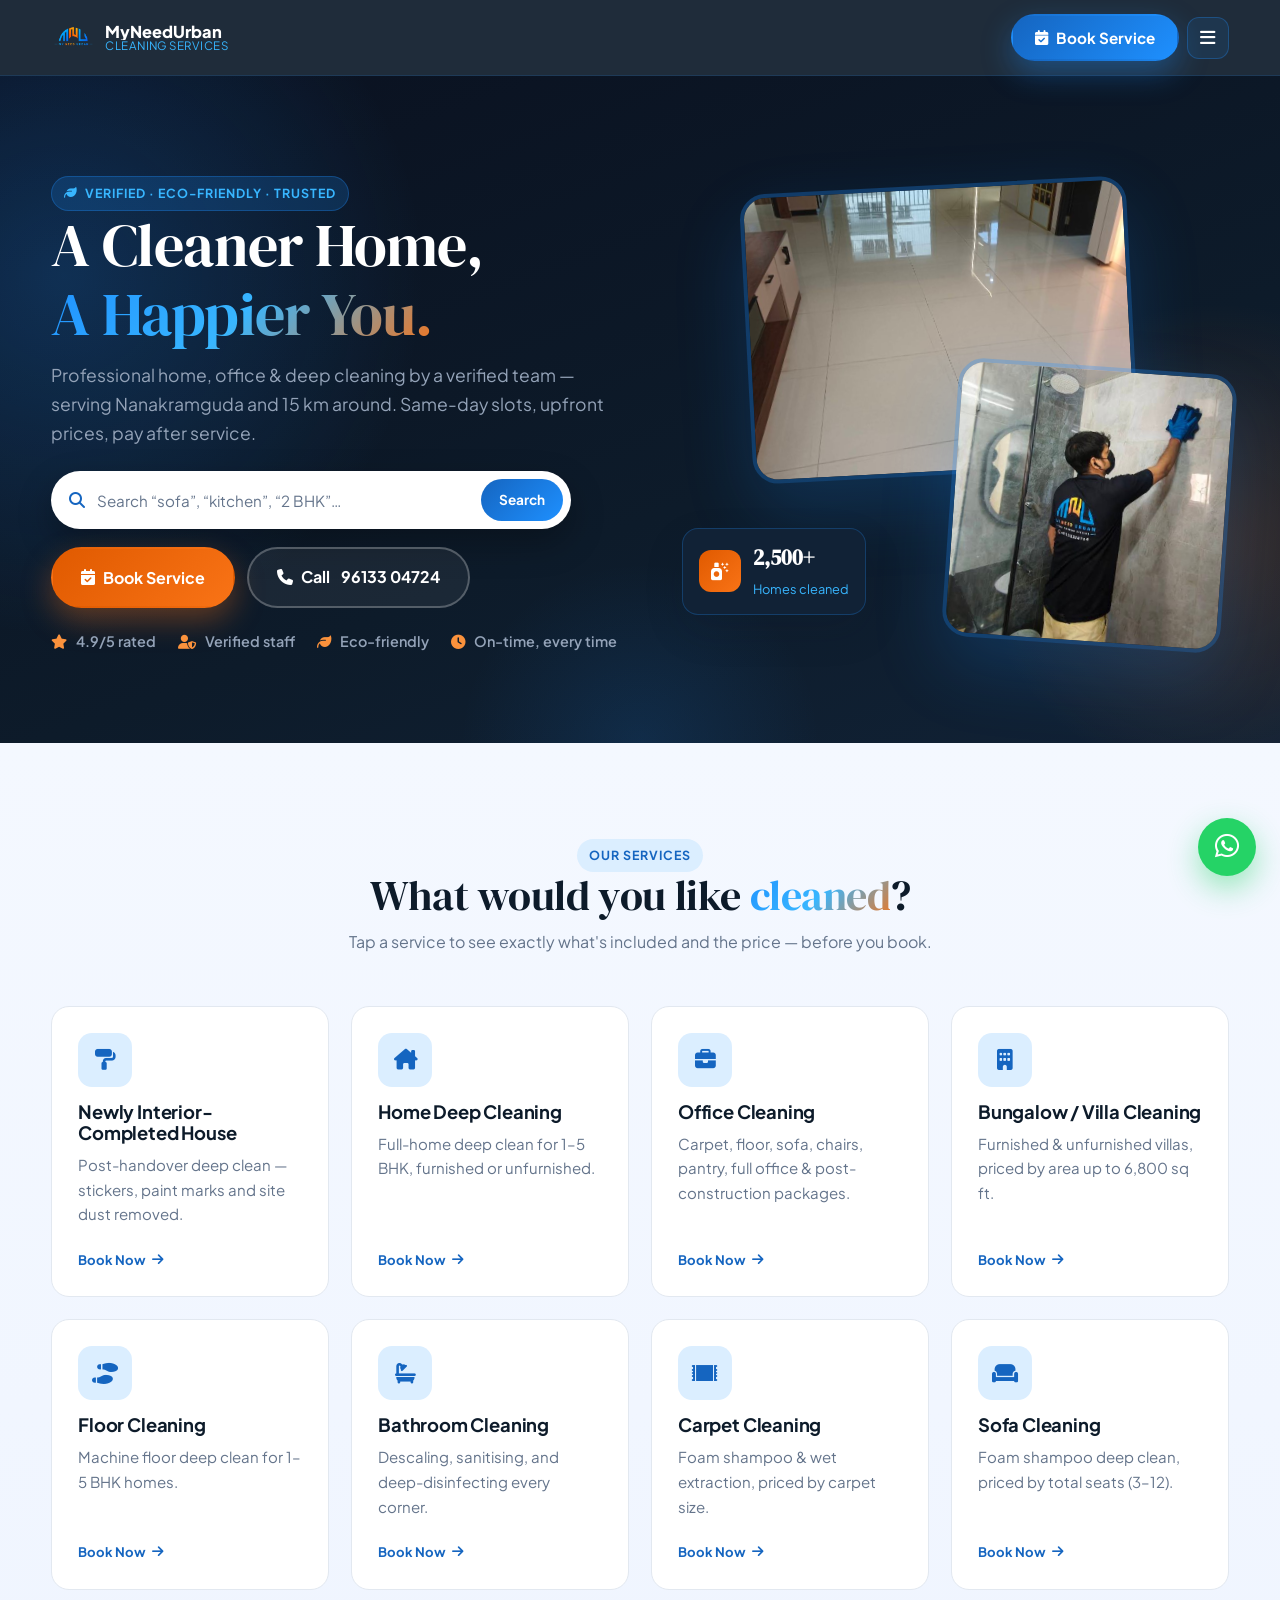
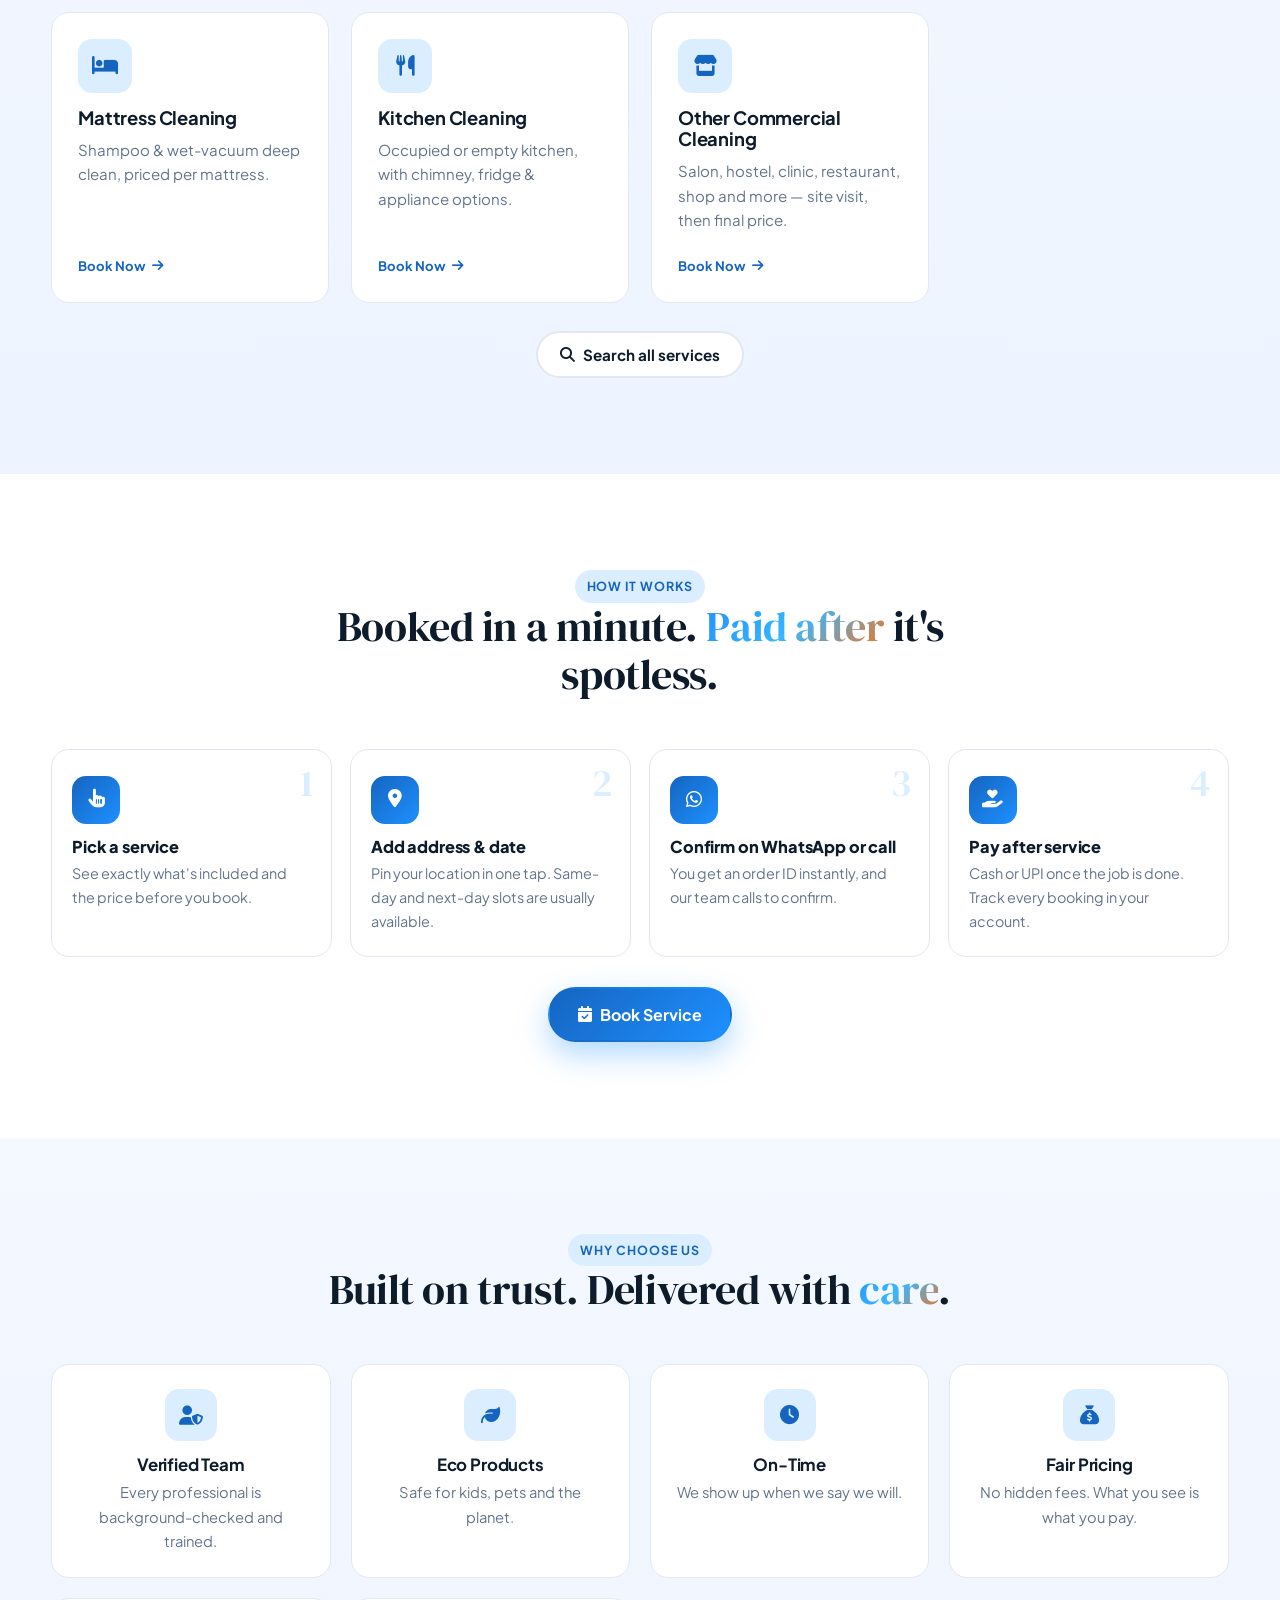
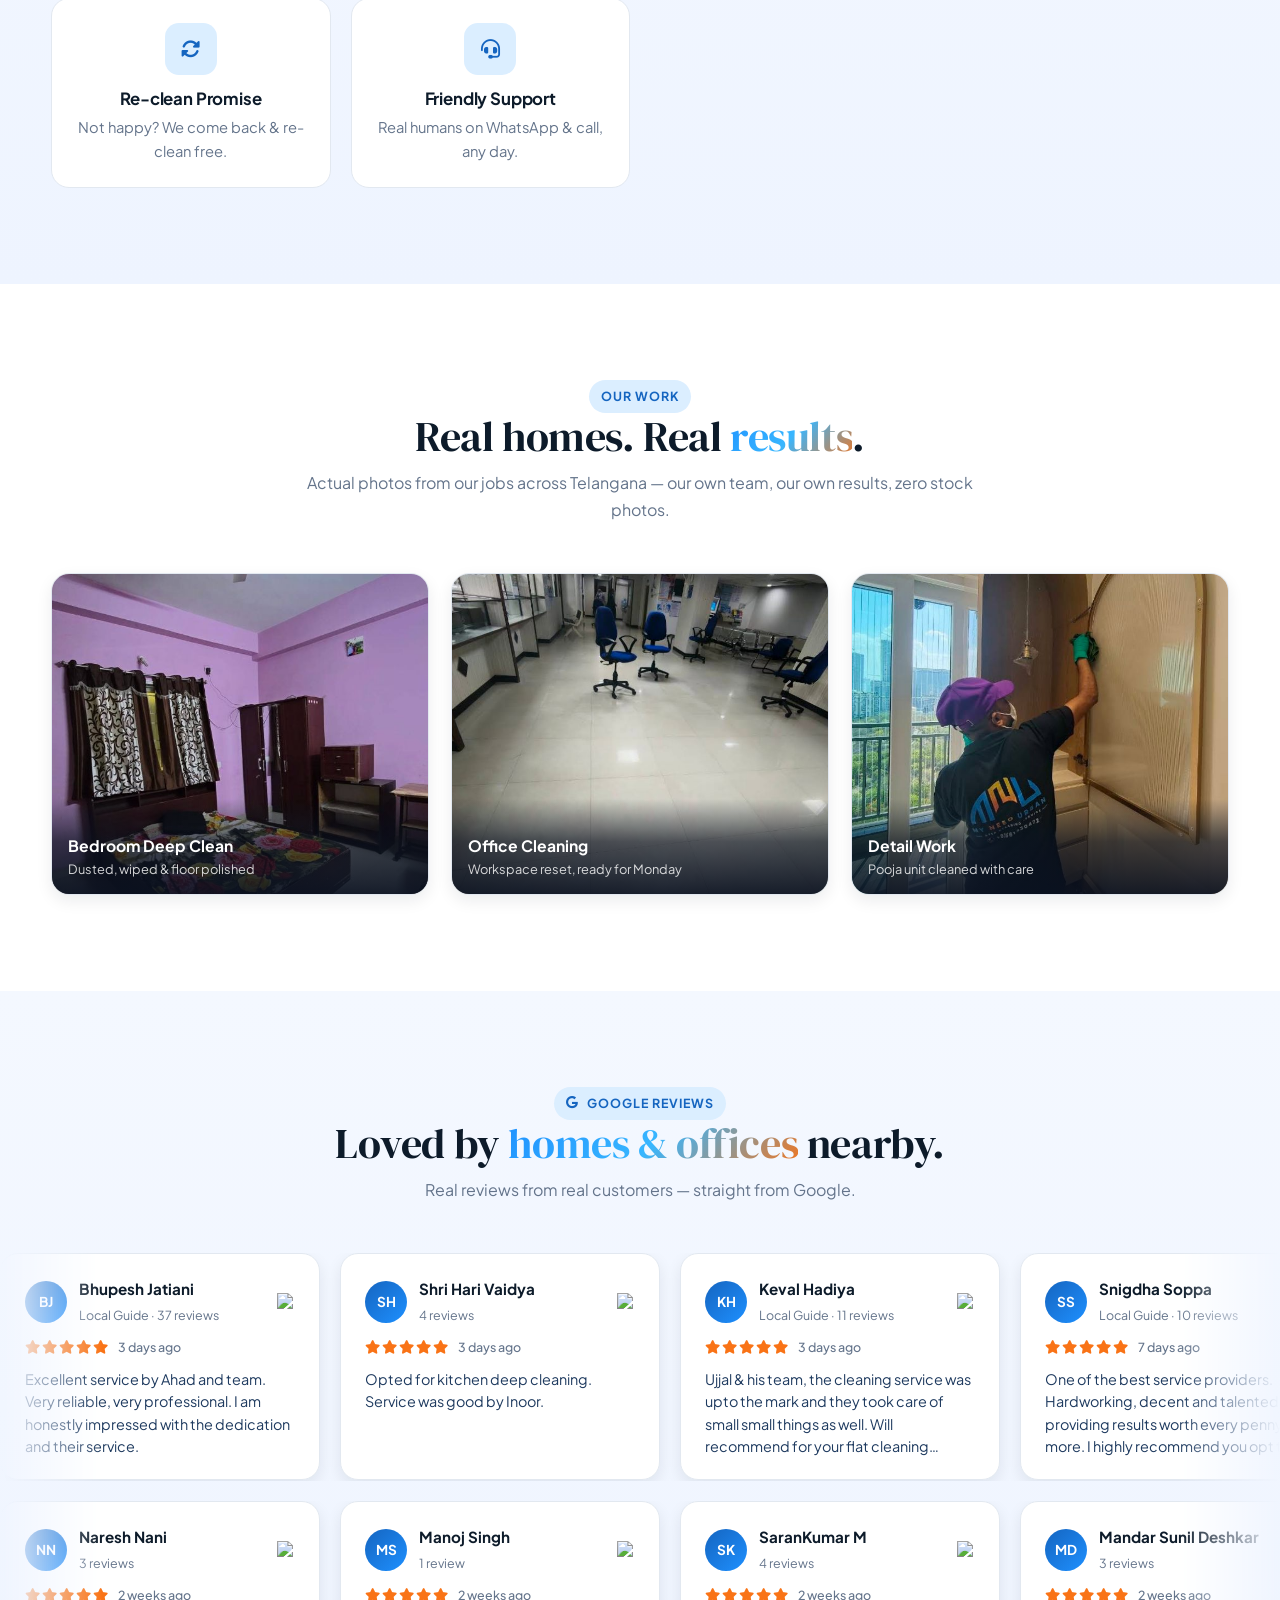
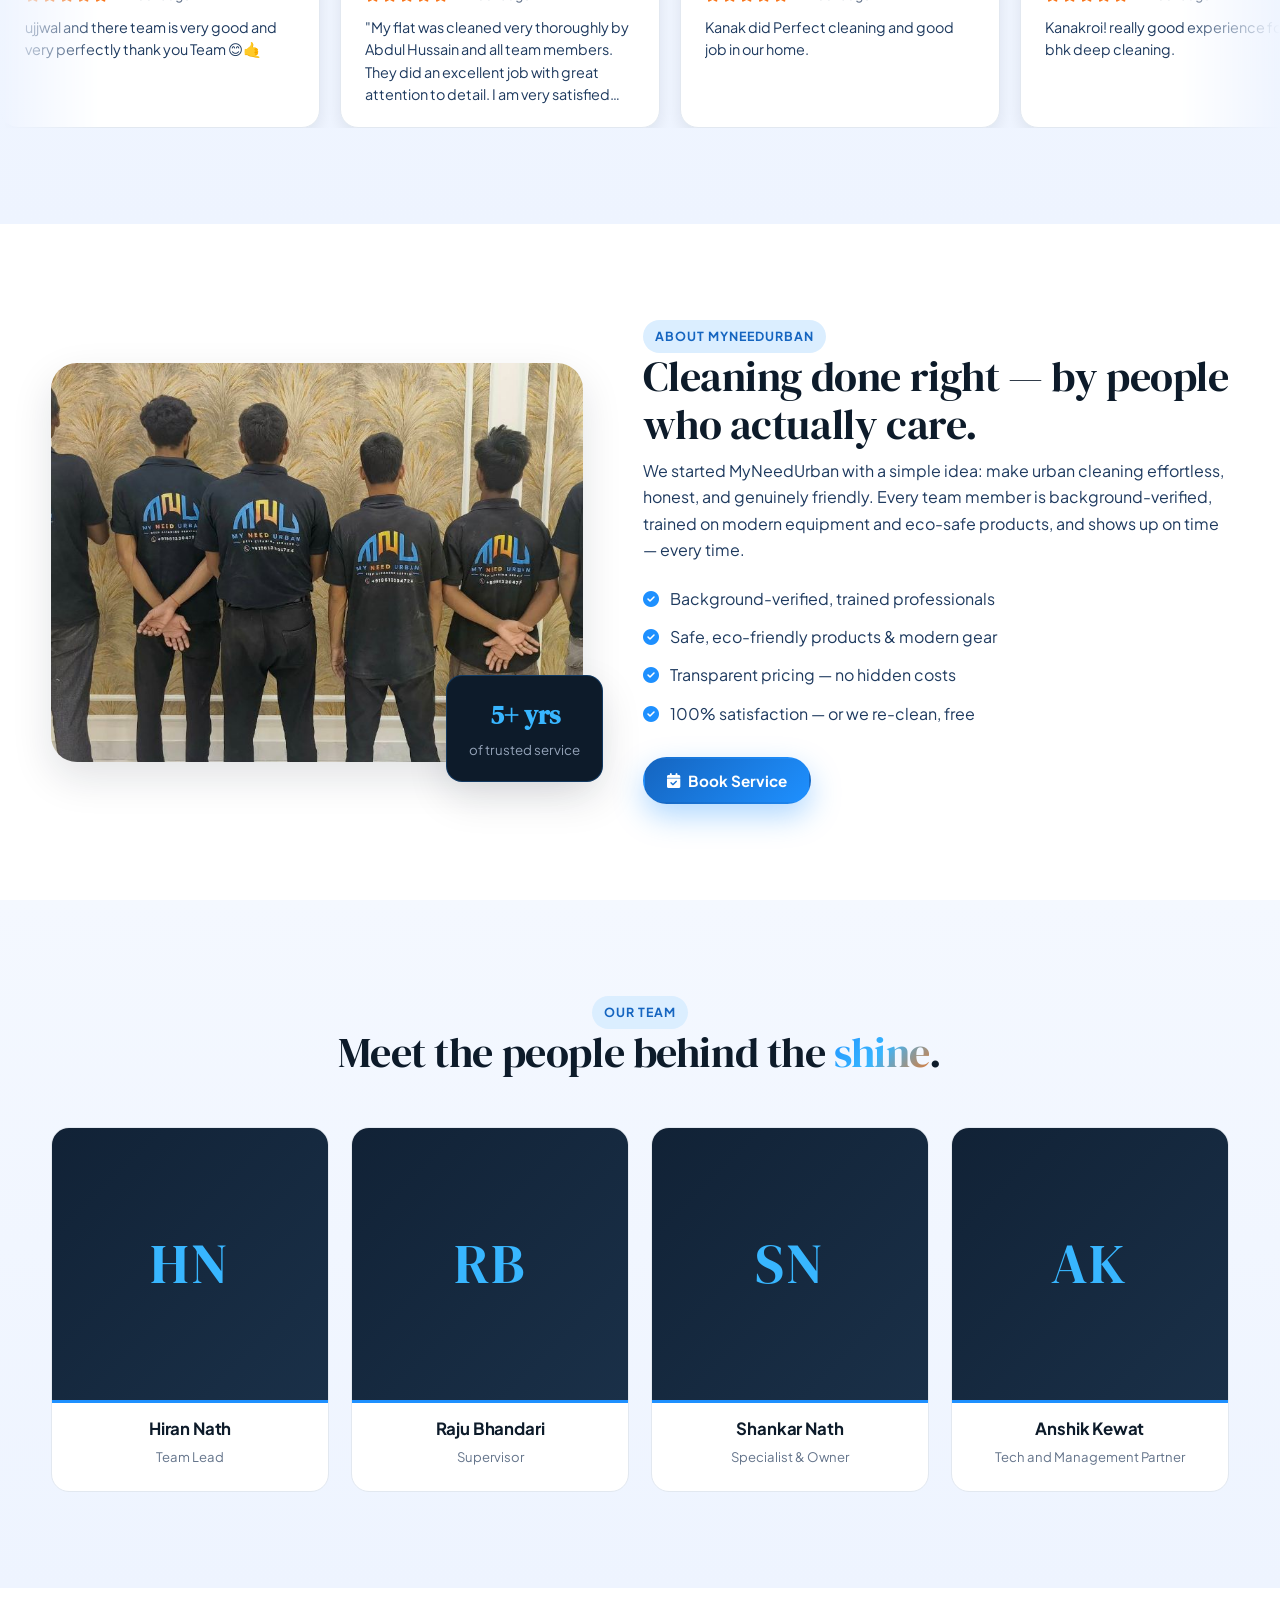
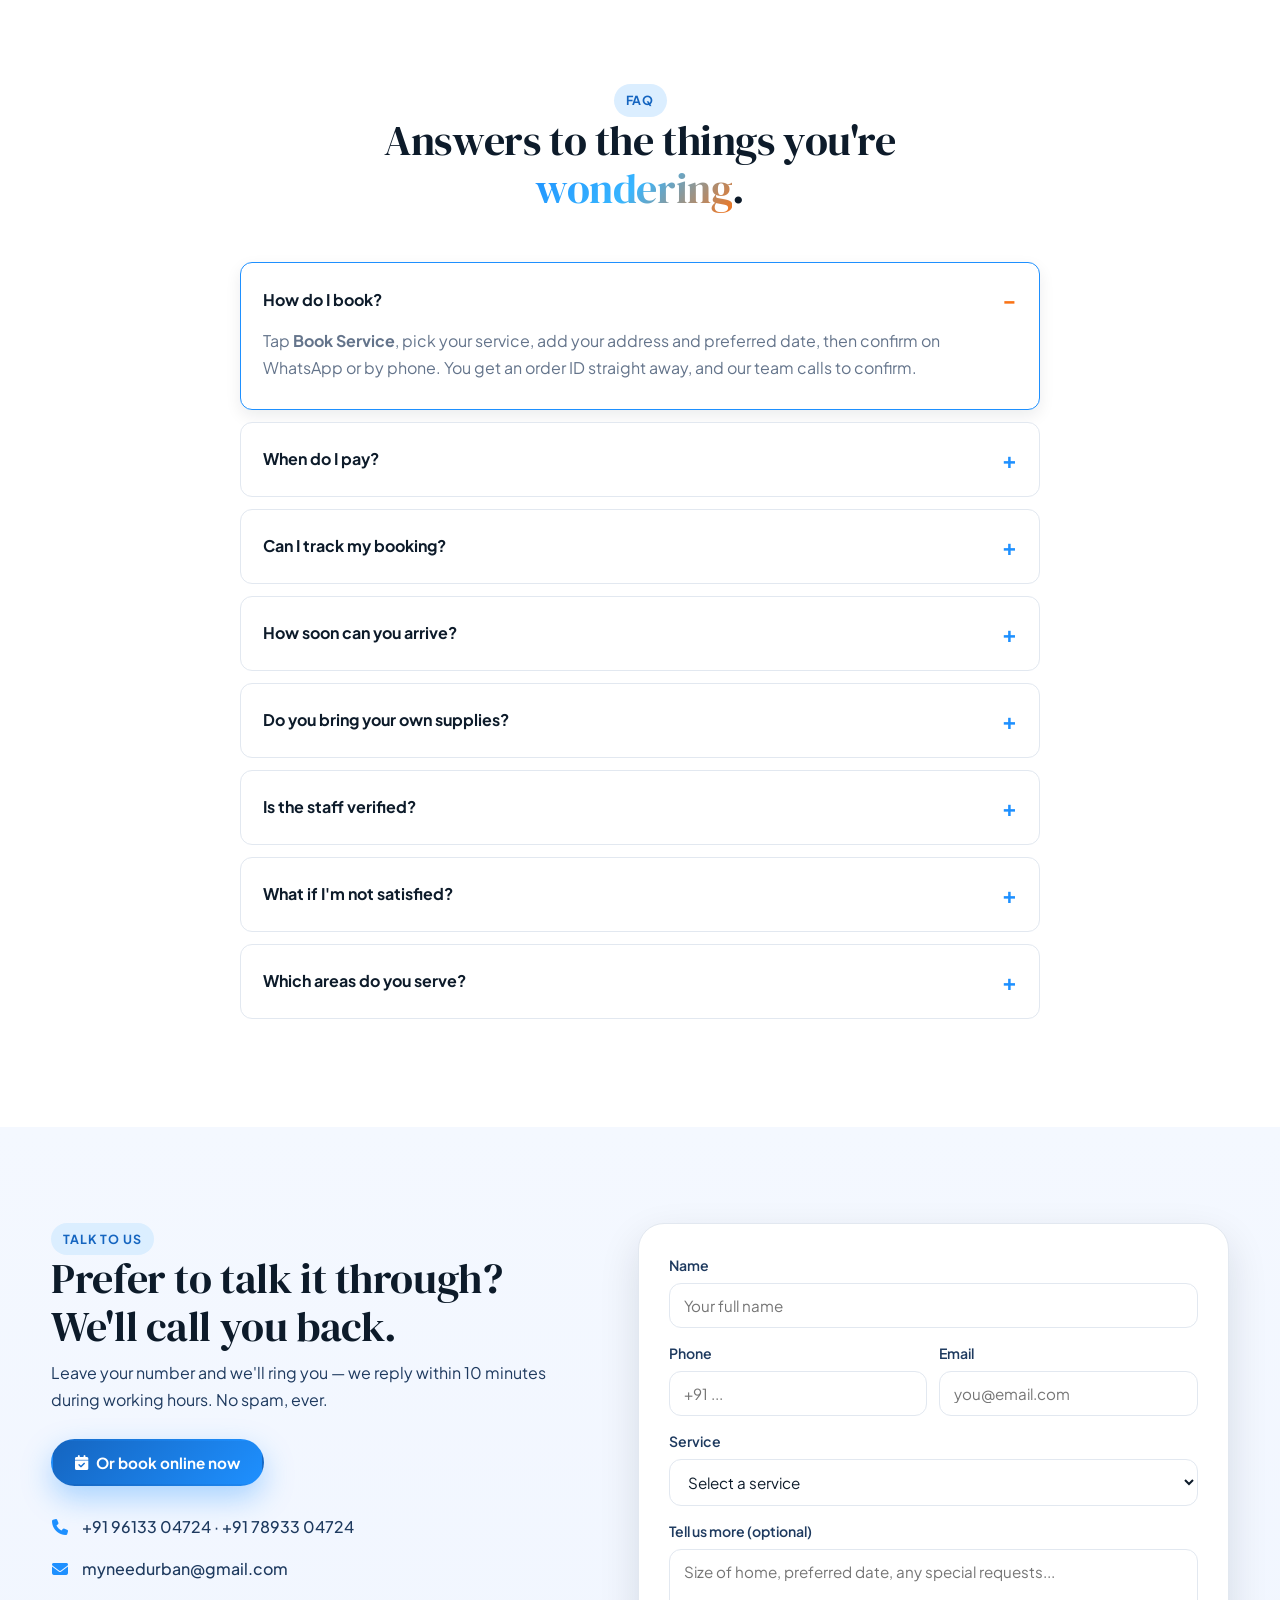
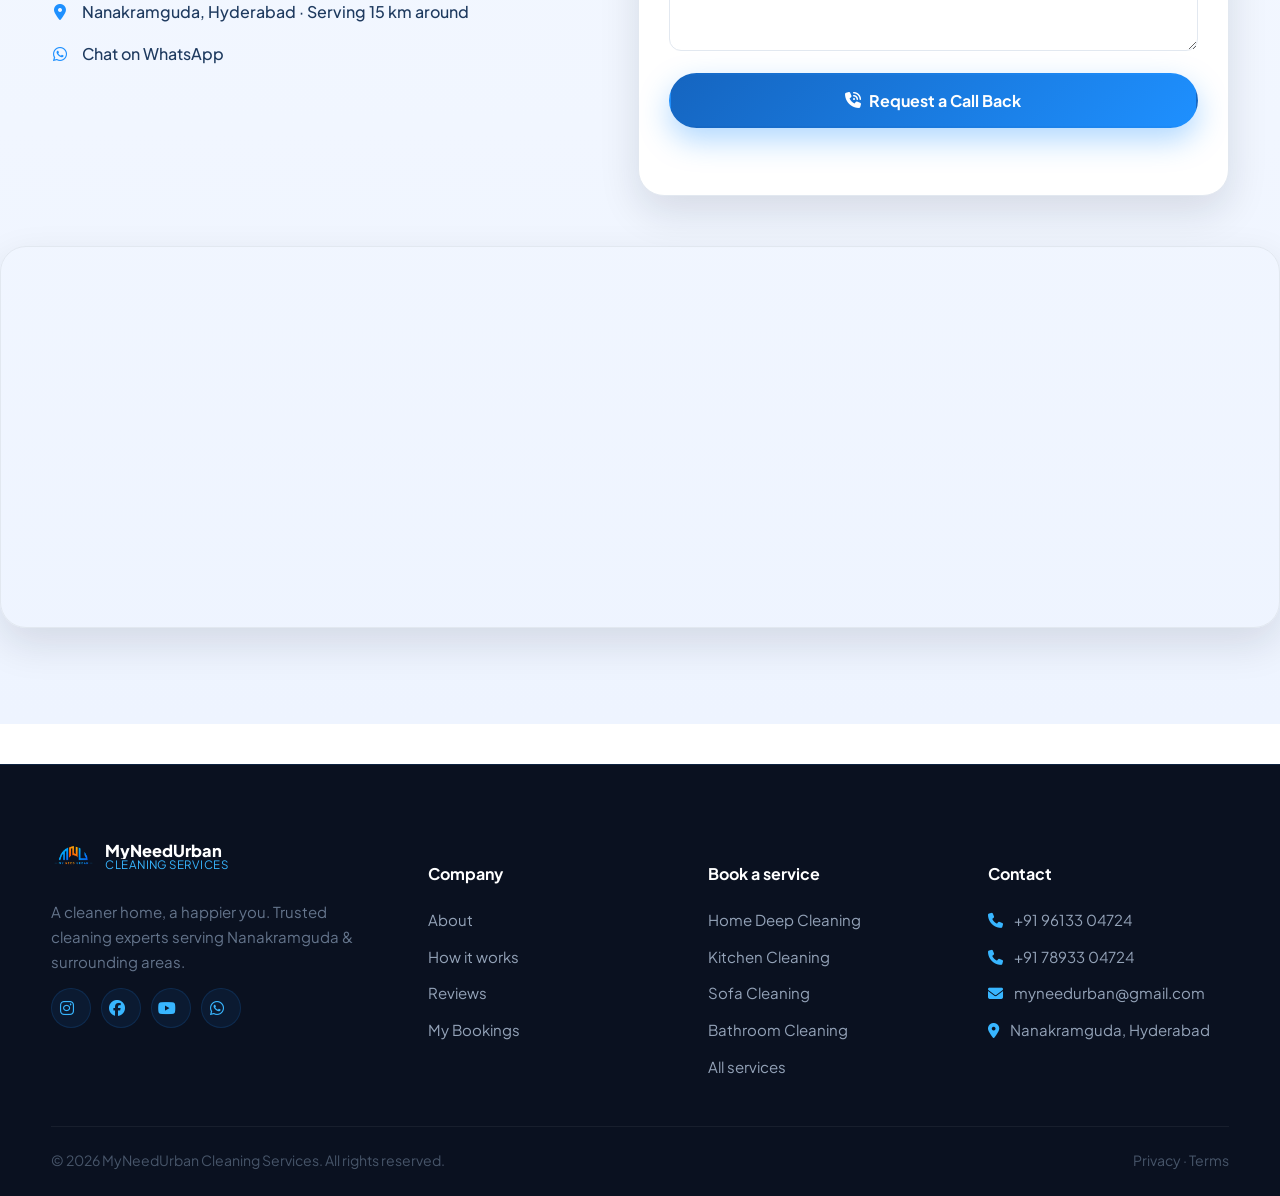
==== index.html @ f247f302 "feat: app-style mobile site, one-tap Book Service, rebuilt My Bookings + Live Orders Customers said " ====
<!DOCTYPE html>
<html lang="en">
<head>
  <meta charset="UTF-8" />
  <!-- viewport-fit=cover lets the bottom tab bar sit under the iPhone home
       indicator; env(safe-area-inset-*) in css/app.css keeps content clear of it. -->
  <meta name="viewport" content="width=device-width, initial-scale=1.0, viewport-fit=cover" />
  <meta name="description" content="MyNeedUrban Cleaning Services — professional home, office, deep, carpet, sofa & kitchen cleaning in Nanakramguda, Hyderabad. See prices upfront, book online in a minute and pay after service." />
  <meta name="keywords" content="cleaning services Hyderabad, home cleaning Nanakramguda, deep cleaning, sofa cleaning, kitchen cleaning, carpet cleaning" />
  <meta property="og:title" content="MyNeedUrban Cleaning Services — A Cleaner Home, A Happier You" />
  <meta property="og:description" content="Trusted, verified cleaning experts serving Nanakramguda and 15 km around. Upfront prices — book online, pay after service." />
  <meta property="og:type" content="website" />

  <title>MyNeedUrban Cleaning Services — A Cleaner Home, A Happier You</title>
  <link rel="icon" type="image/png" href="assets/favicon/MyNeedUrban_favicon_v3.png" />

  <!-- PWA: installable to home screen -->
  <link rel="manifest" href="manifest.webmanifest" />
  <meta name="theme-color" content="#0d1b2a" />
  <meta name="mobile-web-app-capable" content="yes" />
  <meta name="apple-mobile-web-app-capable" content="yes" />
  <meta name="apple-mobile-web-app-status-bar-style" content="black-translucent" />
  <meta name="apple-mobile-web-app-title" content="MyNeedUrban" />
  <link rel="apple-touch-icon" href="assets/pwa/apple-touch-icon.png" />

  <link rel="preconnect" href="https://fonts.googleapis.com" />
  <link rel="preconnect" href="https://fonts.gstatic.com" crossorigin />
  <link href="https://fonts.googleapis.com/css2?family=Plus+Jakarta+Sans:wght@400;500;600;700;800&family=DM+Serif+Display&display=swap" rel="stylesheet" />
  <link rel="stylesheet" href="https://cdnjs.cloudflare.com/ajax/libs/font-awesome/6.5.1/css/all.min.css" />
  <!-- NOTE: ?v= is a cache-buster. GitHub Pages serves assets with
       Cache-Control: max-age=600, so bump it on every deploy that changes
       CSS/JS — here, in pages/*.html, in every `import ... from './x.js?v='`
       inside js/, and VERSION in sw.js. All must be the SAME value: a module
       imported under two URLs runs twice. The QA check enforces this. -->
  <link rel="stylesheet" href="css/style.css?v=20260924b" />
  <link rel="stylesheet" href="css/animations.css?v=20260924b" />
  <!-- App layer: bottom tab bar, menu sheet, discovery grid, mobile booking
       sheet. Loaded last so it can refine style.css without editing it. -->
  <link rel="stylesheet" href="css/app.css?v=20260924b" />

  <script type="application/ld+json">
  {
    "@context": "https://schema.org",
    "@type": "LocalBusiness",
    "name": "MyNeedUrban Cleaning Services",
    "image": "",
    "telephone": "+91-9613304724",
    "email": "myneedurban@gmail.com",
    "address": { "@type": "PostalAddress", "addressLocality": "Nanakramguda", "addressRegion": "Telangana", "addressCountry": "IN" },
    "geo": { "@type": "GeoCoordinates", "latitude": 17.420214, "longitude": 78.348291 },
    "areaServed": "Hyderabad (within 15 km of Nanakramguda)",
    "priceRange": "₹"
  }
  </script>
</head>
<body data-page="home">

  <!-- HEADER -->
  <header class="site-header" id="siteHeader">
    <div class="container header-inner">
      <a href="#home" class="brand" aria-label="MyNeedUrban — back to top">
        <img src="assets/logo/MyNeedUrban_logo_v3.png" alt="" class="brand-logo" width="44" height="44" />
        <span class="brand-text">
          <strong>MyNeedUrban</strong>
          <small>Cleaning Services</small>
        </span>
      </a>

      <!-- Collapses into the hamburger drawer below 1280px (tablets). On phones
           (<= 768px) the bottom tab bar + Menu sheet in js/app-shell.js take
           over, so this drawer and its toggle are hidden there.
           Nav order follows the page order, which main.js's scrollspy needs. -->
      <div class="header-collapse" id="headerCollapse">
        <nav class="nav" id="nav" aria-label="Main">
          <a href="#services">Services</a>
          <a href="#how">How it works</a>
          <a href="#reviews">Reviews</a>
          <a href="#about">About</a>
          <a href="#faq">FAQ</a>
          <a href="#contact">Contact</a>
        </nav>

        <!-- .hdr-compact buttons drop their text label on the full desktop bar
             (icon + tooltip only) — with all four buttons showing there is not
             room for 7 nav links plus four full-width labels in 1180px. They
             keep their labels inside the drawer, where there is space. -->
        <div class="header-cta">
          <a href="tel:+919613304724" class="btn btn-ghost hdr-compact"
             aria-label="Call 9613304724" title="Call 9613304724">
            <i class="fa-solid fa-phone"></i> <span class="hdr-label">Call Now</span>
          </a>
          <button class="btn btn-ghost" id="headerLoginBtn"><i class="fa-solid fa-user"></i> Login</button>
          <button class="btn btn-outline" id="headerAccountBtn" style="display:none;">
            <i class="fa-solid fa-circle-user"></i> <span class="acct-label">Account</span>
          </button>
          <button class="btn btn-ghost hdr-compact" id="installAppBtn" hidden
                  aria-label="Install the MyNeedUrban app" title="Install the MyNeedUrban app">
            <i class="fa-solid fa-mobile-screen"></i> <span class="pwa-label hdr-label">Install App</span>
          </button>
        </div>
      </div>

      <div class="header-actions">
        <!-- Phone-only quick actions. The bottom tab bar carries "Book", so the
             top bar only needs help + account, like a native app. -->
        <a class="hdr-icon hdr-wa" href="https://wa.me/919613304724?text=Hi%20MyNeedUrban%2C%20I%27d%20like%20to%20book%20a%20cleaning%20service"
           target="_blank" rel="noopener" aria-label="Chat with us on WhatsApp">
          <i class="fa-brands fa-whatsapp"></i>
        </a>
        <button class="hdr-icon hdr-acct" id="hdrAcct" type="button" aria-label="Log in">
          <i class="fa-solid fa-user"></i>
        </button>

        <!-- data-book="" opens the booking sheet at the full category list -->
        <button type="button" class="btn btn-primary header-book" data-book="">
          <i class="fa-solid fa-calendar-check"></i> <span>Book Service</span>
        </button>
        <button class="nav-toggle" id="navToggle" aria-label="Menu"
                aria-expanded="false" aria-controls="headerCollapse">
          <i class="fa-solid fa-bars"></i>
        </button>
      </div>
    </div>
  </header>

  <!-- HERO -->
  <section id="home" class="hero">
    <div class="hero-bg"></div>

    <div class="container hero-grid">
      <div class="hero-copy reveal">
        <span class="eyebrow"><i class="fa-solid fa-leaf"></i> Verified · Eco-friendly · Trusted</span>
        <h1>A Cleaner Home,<br /><span class="accent">A Happier You.</span></h1>

        <p class="lead">Professional home, office &amp; deep cleaning by a verified team — serving Nanakramguda and 15 km around. Same-day slots, upfront prices, pay after service.</p>

        <!-- Opens the booking sheet with search focused. A button rather than a
             live input so, on phones, the keyboard opens inside the full-screen
             sheet instead of over the hero. -->
        <button type="button" class="hero-search" data-book-search>
          <i class="fa-solid fa-magnifying-glass" aria-hidden="true"></i>
          <span class="hs-text">Search “sofa”, “kitchen”, “2 BHK”…</span>
          <span class="hs-go">Search</span>
        </button>

        <div class="hero-ctas">
          <button type="button" class="btn btn-primary btn-lg" data-book=""><i class="fa-solid fa-calendar-check"></i> Book Service</button>
          <a href="tel:+919613304724" class="btn btn-outline btn-lg" aria-label="Call 96133 04724"><i class="fa-solid fa-phone"></i> Call<span class="lg-only">&nbsp;96133 04724</span></a>
        </div>

        <ul class="trust-strip">
          <li><i class="fa-solid fa-star"></i> 4.9/5 rated</li>
          <li><i class="fa-solid fa-user-shield"></i> Verified staff</li>
          <li><i class="fa-solid fa-leaf"></i> Eco-friendly</li>
          <li><i class="fa-solid fa-clock"></i> On-time, every time</li>
        </ul>
      </div>

      <div class="hero-art reveal">
        <div class="hero-card hc-1">
          <img src="assets/images/Hall_After_Cleaning.jpg" alt="Hall floor polished to a mirror shine after a MyNeedUrban deep clean" fetchpriority="high" decoding="async" />
        </div>
        <div class="hero-card hc-2">
          <img src="assets/images/Cleaning_Bath_room_wall.jpg" alt="MyNeedUrban professional deep-cleaning bathroom wall tiles" decoding="async" />
        </div>
        <div class="float-badge">
          <div class="fb-icon"><i class="fa-solid fa-spray-can-sparkles"></i></div>
          <div><strong>2,500+</strong><small>Homes cleaned</small></div>
        </div>
      </div>
    </div>
  </section>

  <!-- SERVICES — straight after the hero: customers told us the services were
       hard to find. Each card opens the booking sheet at that category.
       .svc-from is filled by js/booking.js from SERVICE_CATALOG, so the
       "From ₹" price can never drift from the price charged in the flow.
       .svc-short is the compact label used on the phone tile grid. -->
  <section id="services" class="section section-alt services-section">
    <div class="container">
      <div class="section-head reveal">
        <span class="eyebrow">Our Services</span>
        <h2>What would you like <span class="accent">cleaned</span>?</h2>
        <p>Tap a service to see exactly what's included and the price — before you book.</p>
      </div>

      <div class="services-grid">
        <article class="service-card reveal" data-book="interior-done" tabindex="0" role="button">
          <div class="svc-icon"><i class="fa-solid fa-paint-roller"></i></div>
          <h3>Newly Interior-Completed House</h3>
          <span class="svc-short" aria-hidden="true">New Interior</span>
          <p>Post-handover deep clean — stickers, paint marks and site dust removed.</p>
          <span class="svc-from" data-from-for="interior-done"></span>
          <span class="svc-book-btn">Book Now <i class="fa-solid fa-arrow-right"></i></span>
        </article>
        <article class="service-card reveal" data-book="home" tabindex="0" role="button">
          <div class="svc-icon"><i class="fa-solid fa-house-chimney"></i></div>
          <h3>Home Deep Cleaning</h3>
          <span class="svc-short" aria-hidden="true">Home Deep</span>
          <p>Full-home deep clean for 1–5 BHK, furnished or unfurnished.</p>
          <span class="svc-from" data-from-for="home"></span>
          <span class="svc-book-btn">Book Now <i class="fa-solid fa-arrow-right"></i></span>
        </article>
        <article class="service-card reveal" data-book="office" tabindex="0" role="button">
          <div class="svc-icon"><i class="fa-solid fa-briefcase"></i></div>
          <h3>Office Cleaning</h3>
          <span class="svc-short" aria-hidden="true">Office</span>
          <p>Carpet, floor, sofa, chairs, pantry, full office &amp; post-construction packages.</p>
          <span class="svc-from" data-from-for="office"></span>
          <span class="svc-book-btn">Book Now <i class="fa-solid fa-arrow-right"></i></span>
        </article>
        <article class="service-card reveal" data-book="bungalow" tabindex="0" role="button">
          <div class="svc-icon"><i class="fa-solid fa-building"></i></div>
          <h3>Bungalow / Villa Cleaning</h3>
          <span class="svc-short" aria-hidden="true">Villa</span>
          <p>Furnished &amp; unfurnished villas, priced by area up to 6,800 sq ft.</p>
          <span class="svc-from" data-from-for="bungalow"></span>
          <span class="svc-book-btn">Book Now <i class="fa-solid fa-arrow-right"></i></span>
        </article>
        <article class="service-card reveal" data-book="floor" tabindex="0" role="button">
          <div class="svc-icon"><i class="fa-solid fa-shoe-prints"></i></div>
          <h3>Floor Cleaning</h3>
          <span class="svc-short" aria-hidden="true">Floor</span>
          <p>Machine floor deep clean for 1–5 BHK homes.</p>
          <span class="svc-from" data-from-for="floor"></span>
          <span class="svc-book-btn">Book Now <i class="fa-solid fa-arrow-right"></i></span>
        </article>
        <article class="service-card reveal" data-book="bathroom" tabindex="0" role="button">
          <div class="svc-icon"><i class="fa-solid fa-bath"></i></div>
          <h3>Bathroom Cleaning</h3>
          <span class="svc-short" aria-hidden="true">Bathroom</span>
          <p>Descaling, sanitising, and deep-disinfecting every corner.</p>
          <span class="svc-from" data-from-for="bathroom"></span>
          <span class="svc-book-btn">Book Now <i class="fa-solid fa-arrow-right"></i></span>
        </article>
        <article class="service-card reveal" data-book="carpet" tabindex="0" role="button">
          <div class="svc-icon"><i class="fa-solid fa-rug"></i></div>
          <h3>Carpet Cleaning</h3>
          <span class="svc-short" aria-hidden="true">Carpet</span>
          <p>Foam shampoo &amp; wet extraction, priced by carpet size.</p>
          <span class="svc-from" data-from-for="carpet"></span>
          <span class="svc-book-btn">Book Now <i class="fa-solid fa-arrow-right"></i></span>
        </article>
        <article class="service-card reveal" data-book="sofa" tabindex="0" role="button">
          <div class="svc-icon"><i class="fa-solid fa-couch"></i></div>
          <h3>Sofa Cleaning</h3>
          <span class="svc-short" aria-hidden="true">Sofa</span>
          <p>Foam shampoo deep clean, priced by total seats (3–12).</p>
          <span class="svc-from" data-from-for="sofa"></span>
          <span class="svc-book-btn">Book Now <i class="fa-solid fa-arrow-right"></i></span>
        </article>
        <article class="service-card reveal" data-book="mattress" tabindex="0" role="button">
          <div class="svc-icon"><i class="fa-solid fa-bed"></i></div>
          <h3>Mattress Cleaning</h3>
          <span class="svc-short" aria-hidden="true">Mattress</span>
          <p>Shampoo &amp; wet-vacuum deep clean, priced per mattress.</p>
          <span class="svc-from" data-from-for="mattress"></span>
          <span class="svc-book-btn">Book Now <i class="fa-solid fa-arrow-right"></i></span>
        </article>
        <article class="service-card reveal" data-book="kitchen" tabindex="0" role="button">
          <div class="svc-icon"><i class="fa-solid fa-utensils"></i></div>
          <h3>Kitchen Cleaning</h3>
          <span class="svc-short" aria-hidden="true">Kitchen</span>
          <p>Occupied or empty kitchen, with chimney, fridge &amp; appliance options.</p>
          <span class="svc-from" data-from-for="kitchen"></span>
          <span class="svc-book-btn">Book Now <i class="fa-solid fa-arrow-right"></i></span>
        </article>
        <article class="service-card reveal" data-book="commercial" tabindex="0" role="button">
          <div class="svc-icon"><i class="fa-solid fa-store"></i></div>
          <h3>Other Commercial Cleaning</h3>
          <span class="svc-short" aria-hidden="true">Commercial</span>
          <p>Salon, hostel, clinic, restaurant, shop and more — site visit, then final price.</p>
          <span class="svc-from" data-from-for="commercial"></span>
          <span class="svc-book-btn">Book Now <i class="fa-solid fa-arrow-right"></i></span>
        </article>
      </div>

      <div class="services-more reveal">
        <button type="button" class="btn btn-outline" data-book-search>
          <i class="fa-solid fa-magnifying-glass"></i> Search all services
        </button>
      </div>
    </div>
  </section>

  <!-- HOW IT WORKS — every claim here mirrors the booking flow itself:
       same-day/next-day wording from the schedule step, order ID from the
       confirmation screen, "pay after service" from the summary step. -->
  <section id="how" class="section how-section">
    <div class="container">
      <div class="section-head reveal">
        <span class="eyebrow">How it works</span>
        <h2>Booked in a minute. <span class="accent">Paid after</span> it's spotless.</h2>
      </div>
      <ol class="how-steps">
        <li class="how-step reveal">
          <span class="how-num" aria-hidden="true">1</span>
          <i class="fa-solid fa-hand-pointer" aria-hidden="true"></i>
          <h4>Pick a service</h4>
          <p>See exactly what's included and the price before you book.</p>
        </li>
        <li class="how-step reveal">
          <span class="how-num" aria-hidden="true">2</span>
          <i class="fa-solid fa-location-dot" aria-hidden="true"></i>
          <h4>Add address &amp; date</h4>
          <p>Pin your location in one tap. Same-day and next-day slots are usually available.</p>
        </li>
        <li class="how-step reveal">
          <span class="how-num" aria-hidden="true">3</span>
          <i class="fa-brands fa-whatsapp" aria-hidden="true"></i>
          <h4>Confirm on WhatsApp or call</h4>
          <p>You get an order ID instantly, and our team calls to confirm.</p>
        </li>
        <li class="how-step reveal">
          <span class="how-num" aria-hidden="true">4</span>
          <i class="fa-solid fa-hand-holding-heart" aria-hidden="true"></i>
          <h4>Pay after service</h4>
          <p>Cash or UPI once the job is done. Track every booking in your account.</p>
        </li>
      </ol>
      <div class="how-cta reveal">
        <button type="button" class="btn btn-primary btn-lg" data-book="">
          <i class="fa-solid fa-calendar-check"></i> Book Service
        </button>
      </div>
    </div>
  </section>

  <!-- WHY CHOOSE US -->
  <section class="section section-alt">
    <div class="container">
      <div class="section-head reveal">
        <span class="eyebrow">Why Choose Us</span>
        <h2>Built on trust. Delivered with <span class="accent">care</span>.</h2>
      </div>
      <div class="why-grid">
        <div class="why-card reveal"><i class="fa-solid fa-user-shield"></i><h4>Verified Team</h4><p>Every professional is background-checked and trained.</p></div>
        <div class="why-card reveal"><i class="fa-solid fa-leaf"></i><h4>Eco Products</h4><p>Safe for kids, pets and the planet.</p></div>
        <div class="why-card reveal"><i class="fa-solid fa-clock"></i><h4>On-Time</h4><p>We show up when we say we will.</p></div>
        <div class="why-card reveal"><i class="fa-solid fa-sack-dollar"></i><h4>Fair Pricing</h4><p>No hidden fees. What you see is what you pay.</p></div>
        <div class="why-card reveal"><i class="fa-solid fa-rotate"></i><h4>Re-clean Promise</h4><p>Not happy? We come back &amp; re-clean free.</p></div>
        <div class="why-card reveal"><i class="fa-solid fa-headset"></i><h4>Friendly Support</h4><p>Real humans on WhatsApp &amp; call, any day.</p></div>
      </div>
    </div>
  </section>

  <!-- BEFORE / AFTER GALLERY -->
  <section id="gallery" class="section">
    <div class="container">
      <div class="section-head reveal">
        <span class="eyebrow">Our Work</span>
        <h2>Real homes. Real <span class="accent">results</span>.</h2>
        <p>Actual photos from our jobs across Telangana — our own team, our own results, zero stock photos.</p>
      </div>

      <div class="work-grid">
        <figure class="work-item reveal">
          <img src="assets/images/Bed_Room_After_Cleaning.jpg" alt="Bedroom spotless after a MyNeedUrban deep clean" loading="lazy" decoding="async" />
          <figcaption>
            <strong>Bedroom Deep Clean</strong>
            <span>Dusted, wiped &amp; floor polished</span>
          </figcaption>
        </figure>

        <figure class="work-item reveal">
          <img src="assets/images/Office_after_Cleaning.jpg" alt="Office space cleaned by MyNeedUrban" loading="lazy" decoding="async" />
          <figcaption>
            <strong>Office Cleaning</strong>
            <span>Workspace reset, ready for Monday</span>
          </figcaption>
        </figure>

        <figure class="work-item reveal">
          <img src="assets/images/Cleaning_Pooja_rack.jpg" alt="MyNeedUrban professional carefully cleaning a pooja unit" loading="lazy" decoding="async" />
          <figcaption>
            <strong>Detail Work</strong>
            <span>Pooja unit cleaned with care</span>
          </figcaption>
        </figure>
      </div>
    </div>
  </section>

  <!-- TESTIMONIALS -->
  <section id="reviews" class="section section-alt reviews-section">
    <div class="container">
      <div class="section-head reveal">
        <span class="eyebrow"><i class="fa-brands fa-google"></i> Google Reviews</span>
        <h2>Loved by <span class="accent">homes &amp; offices</span> nearby.</h2>
        <p>Real reviews from real customers — straight from Google.</p>
      </div>
    </div>

    <!-- ROW 1: scrolls right → left -->
    <div class="marquee-wrap">
      <div class="marquee marquee--left">
        <!-- set 1 -->
        <div class="rcard">
          <div class="rcard-top"><div class="ravatar">BJ</div><div><strong>Bhupesh Jatiani</strong><small>Local Guide · 37 reviews</small></div><img src="https://www.gstatic.com/images/branding/product/1x/googleg_16dp.png" alt="Google" class="g-logo"/></div>
          <div class="stars"><i class="fa-solid fa-star"></i><i class="fa-solid fa-star"></i><i class="fa-solid fa-star"></i><i class="fa-solid fa-star"></i><i class="fa-solid fa-star"></i><span class="rdate">3 days ago</span></div>
          <p>Excellent service by Ahad and team. Very reliable, very professional. I am honestly impressed with the dedication and their service.</p>
        </div>
        <div class="rcard">
          <div class="rcard-top"><div class="ravatar">SH</div><div><strong>Shri Hari Vaidya</strong><small>4 reviews</small></div><img src="https://www.gstatic.com/images/branding/product/1x/googleg_16dp.png" alt="Google" class="g-logo"/></div>
          <div class="stars"><i class="fa-solid fa-star"></i><i class="fa-solid fa-star"></i><i class="fa-solid fa-star"></i><i class="fa-solid fa-star"></i><i class="fa-solid fa-star"></i><span class="rdate">3 days ago</span></div>
          <p>Opted for kitchen deep cleaning. Service was good by Inoor.</p>
        </div>
        <div class="rcard">
          <div class="rcard-top"><div class="ravatar">KH</div><div><strong>Keval Hadiya</strong><small>Local Guide · 11 reviews</small></div><img src="https://www.gstatic.com/images/branding/product/1x/googleg_16dp.png" alt="Google" class="g-logo"/></div>
          <div class="stars"><i class="fa-solid fa-star"></i><i class="fa-solid fa-star"></i><i class="fa-solid fa-star"></i><i class="fa-solid fa-star"></i><i class="fa-solid fa-star"></i><span class="rdate">3 days ago</span></div>
          <p>Ujjal &amp; his team, the cleaning service was upto the mark and they took care of small small things as well. Will recommend for your flat cleaning service.</p>
        </div>
        <div class="rcard">
          <div class="rcard-top"><div class="ravatar">SS</div><div><strong>Snigdha Soppa</strong><small>Local Guide · 10 reviews</small></div><img src="https://www.gstatic.com/images/branding/product/1x/googleg_16dp.png" alt="Google" class="g-logo"/></div>
          <div class="stars"><i class="fa-solid fa-star"></i><i class="fa-solid fa-star"></i><i class="fa-solid fa-star"></i><i class="fa-solid fa-star"></i><i class="fa-solid fa-star"></i><span class="rdate">7 days ago</span></div>
          <p>One of the best service providers. Hardworking, decent and talented stuff providing results worth every penny and more. I highly recommend you opt their services. Especially Raju and Ranjeet, they did a fantastic job.</p>
        </div>
        <div class="rcard">
          <div class="rcard-top"><div class="ravatar">AL</div><div><strong>Arjun Lakhera</strong><small>8 reviews</small></div><img src="https://www.gstatic.com/images/branding/product/1x/googleg_16dp.png" alt="Google" class="g-logo"/></div>
          <div class="stars"><i class="fa-solid fa-star"></i><i class="fa-solid fa-star"></i><i class="fa-solid fa-star"></i><i class="fa-solid fa-star"></i><i class="fa-solid fa-star"></i><span class="rdate">1 week ago</span></div>
          <p>My kitchen was cleaned extremely well by Ahaduddin and i am very happy with the services provided here :)</p>
        </div>
        <div class="rcard">
          <div class="rcard-top"><div class="ravatar">RS</div><div><strong>Rahul Surapanani</strong><small>2 reviews</small></div><img src="https://www.gstatic.com/images/branding/product/1x/googleg_16dp.png" alt="Google" class="g-logo"/></div>
          <div class="stars"><i class="fa-solid fa-star"></i><i class="fa-solid fa-star"></i><i class="fa-solid fa-star"></i><i class="fa-solid fa-star"></i><i class="fa-solid fa-star"></i><span class="rdate">2 weeks ago</span></div>
          <p>The cleaning service was very good by Aynul and his team, taken care of everything — cupboards, washroom tiles, toilets handled quite well.</p>
        </div>
        <!-- set 2 (duplicate for seamless loop) -->
        <div class="rcard">
          <div class="rcard-top"><div class="ravatar">BJ</div><div><strong>Bhupesh Jatiani</strong><small>Local Guide · 37 reviews</small></div><img src="https://www.gstatic.com/images/branding/product/1x/googleg_16dp.png" alt="Google" class="g-logo"/></div>
          <div class="stars"><i class="fa-solid fa-star"></i><i class="fa-solid fa-star"></i><i class="fa-solid fa-star"></i><i class="fa-solid fa-star"></i><i class="fa-solid fa-star"></i><span class="rdate">3 days ago</span></div>
          <p>Excellent service by Ahad and team. Very reliable, very professional. I am honestly impressed with the dedication and their service.</p>
        </div>
        <div class="rcard">
          <div class="rcard-top"><div class="ravatar">SH</div><div><strong>Shri Hari Vaidya</strong><small>4 reviews</small></div><img src="https://www.gstatic.com/images/branding/product/1x/googleg_16dp.png" alt="Google" class="g-logo"/></div>
          <div class="stars"><i class="fa-solid fa-star"></i><i class="fa-solid fa-star"></i><i class="fa-solid fa-star"></i><i class="fa-solid fa-star"></i><i class="fa-solid fa-star"></i><span class="rdate">3 days ago</span></div>
          <p>Opted for kitchen deep cleaning. Service was good by Inoor.</p>
        </div>
        <div class="rcard">
          <div class="rcard-top"><div class="ravatar">KH</div><div><strong>Keval Hadiya</strong><small>Local Guide · 11 reviews</small></div><img src="https://www.gstatic.com/images/branding/product/1x/googleg_16dp.png" alt="Google" class="g-logo"/></div>
          <div class="stars"><i class="fa-solid fa-star"></i><i class="fa-solid fa-star"></i><i class="fa-solid fa-star"></i><i class="fa-solid fa-star"></i><i class="fa-solid fa-star"></i><span class="rdate">3 days ago</span></div>
          <p>Ujjal &amp; his team, the cleaning service was upto the mark and they took care of small small things as well. Will recommend for your flat cleaning service.</p>
        </div>
        <div class="rcard">
          <div class="rcard-top"><div class="ravatar">SS</div><div><strong>Snigdha Soppa</strong><small>Local Guide · 10 reviews</small></div><img src="https://www.gstatic.com/images/branding/product/1x/googleg_16dp.png" alt="Google" class="g-logo"/></div>
          <div class="stars"><i class="fa-solid fa-star"></i><i class="fa-solid fa-star"></i><i class="fa-solid fa-star"></i><i class="fa-solid fa-star"></i><i class="fa-solid fa-star"></i><span class="rdate">7 days ago</span></div>
          <p>One of the best service providers. Hardworking, decent and talented stuff providing results worth every penny and more. I highly recommend you opt their services. Especially Raju and Ranjeet, they did a fantastic job.</p>
        </div>
        <div class="rcard">
          <div class="rcard-top"><div class="ravatar">AL</div><div><strong>Arjun Lakhera</strong><small>8 reviews</small></div><img src="https://www.gstatic.com/images/branding/product/1x/googleg_16dp.png" alt="Google" class="g-logo"/></div>
          <div class="stars"><i class="fa-solid fa-star"></i><i class="fa-solid fa-star"></i><i class="fa-solid fa-star"></i><i class="fa-solid fa-star"></i><i class="fa-solid fa-star"></i><span class="rdate">1 week ago</span></div>
          <p>My kitchen was cleaned extremely well by Ahaduddin and i am very happy with the services provided here :)</p>
        </div>
        <div class="rcard">
          <div class="rcard-top"><div class="ravatar">RS</div><div><strong>Rahul Surapanani</strong><small>2 reviews</small></div><img src="https://www.gstatic.com/images/branding/product/1x/googleg_16dp.png" alt="Google" class="g-logo"/></div>
          <div class="stars"><i class="fa-solid fa-star"></i><i class="fa-solid fa-star"></i><i class="fa-solid fa-star"></i><i class="fa-solid fa-star"></i><i class="fa-solid fa-star"></i><span class="rdate">2 weeks ago</span></div>
          <p>The cleaning service was very good by Aynul and his team, taken care of everything — cupboards, washroom tiles, toilets handled quite well.</p>
        </div>
      </div>
    </div>

    <!-- ROW 2: scrolls left → right -->
    <div class="marquee-wrap" style="margin-top:20px;">
      <div class="marquee marquee--right">
        <!-- set 1 -->
        <div class="rcard">
          <div class="rcard-top"><div class="ravatar">NN</div><div><strong>Naresh Nani</strong><small>3 reviews</small></div><img src="https://www.gstatic.com/images/branding/product/1x/googleg_16dp.png" alt="Google" class="g-logo"/></div>
          <div class="stars"><i class="fa-solid fa-star"></i><i class="fa-solid fa-star"></i><i class="fa-solid fa-star"></i><i class="fa-solid fa-star"></i><i class="fa-solid fa-star"></i><span class="rdate">2 weeks ago</span></div>
          <p>ujjwal and there team is very good and very perfectly thank you Team 😊🤙</p>
        </div>
        <div class="rcard">
          <div class="rcard-top"><div class="ravatar">MS</div><div><strong>Manoj Singh</strong><small>1 review</small></div><img src="https://www.gstatic.com/images/branding/product/1x/googleg_16dp.png" alt="Google" class="g-logo"/></div>
          <div class="stars"><i class="fa-solid fa-star"></i><i class="fa-solid fa-star"></i><i class="fa-solid fa-star"></i><i class="fa-solid fa-star"></i><i class="fa-solid fa-star"></i><span class="rdate">2 weeks ago</span></div>
          <p>"My flat was cleaned very thoroughly by Abdul Hussain and all team members. They did an excellent job with great attention to detail. I am very satisfied with the service and would definitely recommend Urban Cleaning Service."</p>
        </div>
        <div class="rcard">
          <div class="rcard-top"><div class="ravatar">SK</div><div><strong>SaranKumar M</strong><small>4 reviews</small></div><img src="https://www.gstatic.com/images/branding/product/1x/googleg_16dp.png" alt="Google" class="g-logo"/></div>
          <div class="stars"><i class="fa-solid fa-star"></i><i class="fa-solid fa-star"></i><i class="fa-solid fa-star"></i><i class="fa-solid fa-star"></i><i class="fa-solid fa-star"></i><span class="rdate">2 weeks ago</span></div>
          <p>Kanak did Perfect cleaning and good job in our home.</p>
        </div>
        <div class="rcard">
          <div class="rcard-top"><div class="ravatar">MD</div><div><strong>Mandar Sunil Deshkar</strong><small>3 reviews</small></div><img src="https://www.gstatic.com/images/branding/product/1x/googleg_16dp.png" alt="Google" class="g-logo"/></div>
          <div class="stars"><i class="fa-solid fa-star"></i><i class="fa-solid fa-star"></i><i class="fa-solid fa-star"></i><i class="fa-solid fa-star"></i><i class="fa-solid fa-star"></i><span class="rdate">2 weeks ago</span></div>
          <p>Kanakroi! really good experience for 3 bhk deep cleaning.</p>
        </div>
        <div class="rcard">
          <div class="rcard-top"><div class="ravatar">SA</div><div><strong>Sagi Avinash Varma</strong><small>2 reviews</small></div><img src="https://www.gstatic.com/images/branding/product/1x/googleg_16dp.png" alt="Google" class="g-logo"/></div>
          <div class="stars"><i class="fa-solid fa-star"></i><i class="fa-solid fa-star"></i><i class="fa-solid fa-star"></i><i class="fa-solid fa-star"></i><i class="fa-solid fa-star"></i><span class="rdate">2 weeks ago</span></div>
          <p>Very patient staff and very good cleaning, spent 6hrs deep cleaning move-in flat.</p>
        </div>
        <div class="rcard">
          <div class="rcard-top"><div class="ravatar">SR</div><div><strong>sathwik r</strong><small>Local Guide · 26 reviews</small></div><img src="https://www.gstatic.com/images/branding/product/1x/googleg_16dp.png" alt="Google" class="g-logo"/></div>
          <div class="stars"><i class="fa-solid fa-star"></i><i class="fa-solid fa-star"></i><i class="fa-solid fa-star"></i><i class="fa-solid fa-star"></i><i class="fa-solid fa-star"></i><span class="rdate">2 weeks ago</span></div>
          <p>Good service, appreciate the prompt response and service by Ahad.</p>
        </div>
        <div class="rcard">
          <div class="rcard-top"><div class="ravatar">MK</div><div><strong>Mazhar Khan</strong><small>6 reviews</small></div><img src="https://www.gstatic.com/images/branding/product/1x/googleg_16dp.png" alt="Google" class="g-logo"/></div>
          <div class="stars"><i class="fa-solid fa-star"></i><i class="fa-solid fa-star"></i><i class="fa-solid fa-star"></i><i class="fa-solid fa-star"></i><i class="fa-solid fa-star"></i><span class="rdate">5 weeks ago</span></div>
          <p>Thanks to Raju and team for excellent work. Great job for our apartment at Serene PCH Masabtank.</p>
        </div>
        <!-- set 2 (duplicate for seamless loop) -->
        <div class="rcard">
          <div class="rcard-top"><div class="ravatar">NN</div><div><strong>Naresh Nani</strong><small>3 reviews</small></div><img src="https://www.gstatic.com/images/branding/product/1x/googleg_16dp.png" alt="Google" class="g-logo"/></div>
          <div class="stars"><i class="fa-solid fa-star"></i><i class="fa-solid fa-star"></i><i class="fa-solid fa-star"></i><i class="fa-solid fa-star"></i><i class="fa-solid fa-star"></i><span class="rdate">2 weeks ago</span></div>
          <p>ujjwal and there team is very good and very perfectly thank you Team 😊🤙</p>
        </div>
        <div class="rcard">
          <div class="rcard-top"><div class="ravatar">MS</div><div><strong>Manoj Singh</strong><small>1 review</small></div><img src="https://www.gstatic.com/images/branding/product/1x/googleg_16dp.png" alt="Google" class="g-logo"/></div>
          <div class="stars"><i class="fa-solid fa-star"></i><i class="fa-solid fa-star"></i><i class="fa-solid fa-star"></i><i class="fa-solid fa-star"></i><i class="fa-solid fa-star"></i><span class="rdate">2 weeks ago</span></div>
          <p>"My flat was cleaned very thoroughly by Abdul Hussain and all team members. They did an excellent job with great attention to detail. I am very satisfied with the service and would definitely recommend Urban Cleaning Service."</p>
        </div>
        <div class="rcard">
          <div class="rcard-top"><div class="ravatar">SK</div><div><strong>SaranKumar M</strong><small>4 reviews</small></div><img src="https://www.gstatic.com/images/branding/product/1x/googleg_16dp.png" alt="Google" class="g-logo"/></div>
          <div class="stars"><i class="fa-solid fa-star"></i><i class="fa-solid fa-star"></i><i class="fa-solid fa-star"></i><i class="fa-solid fa-star"></i><i class="fa-solid fa-star"></i><span class="rdate">2 weeks ago</span></div>
          <p>Kanak did Perfect cleaning and good job in our home.</p>
        </div>
        <div class="rcard">
          <div class="rcard-top"><div class="ravatar">MD</div><div><strong>Mandar Sunil Deshkar</strong><small>3 reviews</small></div><img src="https://www.gstatic.com/images/branding/product/1x/googleg_16dp.png" alt="Google" class="g-logo"/></div>
          <div class="stars"><i class="fa-solid fa-star"></i><i class="fa-solid fa-star"></i><i class="fa-solid fa-star"></i><i class="fa-solid fa-star"></i><i class="fa-solid fa-star"></i><span class="rdate">2 weeks ago</span></div>
          <p>Kanakroi! really good experience for 3 bhk deep cleaning.</p>
        </div>
        <div class="rcard">
          <div class="rcard-top"><div class="ravatar">SA</div><div><strong>Sagi Avinash Varma</strong><small>2 reviews</small></div><img src="https://www.gstatic.com/images/branding/product/1x/googleg_16dp.png" alt="Google" class="g-logo"/></div>
          <div class="stars"><i class="fa-solid fa-star"></i><i class="fa-solid fa-star"></i><i class="fa-solid fa-star"></i><i class="fa-solid fa-star"></i><i class="fa-solid fa-star"></i><span class="rdate">2 weeks ago</span></div>
          <p>Very patient staff and very good cleaning, spent 6hrs deep cleaning move-in flat.</p>
        </div>
        <div class="rcard">
          <div class="rcard-top"><div class="ravatar">SR</div><div><strong>sathwik r</strong><small>Local Guide · 26 reviews</small></div><img src="https://www.gstatic.com/images/branding/product/1x/googleg_16dp.png" alt="Google" class="g-logo"/></div>
          <div class="stars"><i class="fa-solid fa-star"></i><i class="fa-solid fa-star"></i><i class="fa-solid fa-star"></i><i class="fa-solid fa-star"></i><i class="fa-solid fa-star"></i><span class="rdate">2 weeks ago</span></div>
          <p>Good service, appreciate the prompt response and service by Ahad.</p>
        </div>
        <div class="rcard">
          <div class="rcard-top"><div class="ravatar">MK</div><div><strong>Mazhar Khan</strong><small>6 reviews</small></div><img src="https://www.gstatic.com/images/branding/product/1x/googleg_16dp.png" alt="Google" class="g-logo"/></div>
          <div class="stars"><i class="fa-solid fa-star"></i><i class="fa-solid fa-star"></i><i class="fa-solid fa-star"></i><i class="fa-solid fa-star"></i><i class="fa-solid fa-star"></i><span class="rdate">5 weeks ago</span></div>
          <p>Thanks to Raju and team for excellent work. Great job for our apartment at Serene PCH Masabtank.</p>
        </div>
      </div>
    </div>
  </section>

  <!-- ABOUT -->
  <section id="about" class="section">
    <div class="container about-grid">
      <div class="about-img reveal">
        <img src="assets/images/Team_back.jpg" alt="The MyNeedUrban cleaning team in branded uniforms" loading="lazy" decoding="async" />
        <div class="stat-card">
          <strong>5+ yrs</strong><small>of trusted service</small>
        </div>
      </div>
      <div class="about-copy reveal">
        <span class="eyebrow">About MyNeedUrban</span>
        <h2>Cleaning done right — by people who actually care.</h2>
        <p>We started MyNeedUrban with a simple idea: make urban cleaning effortless, honest, and genuinely friendly. Every team member is background-verified, trained on modern equipment and eco-safe products, and shows up on time — every time.</p>
        <ul class="check-list">
          <li><i class="fa-solid fa-circle-check"></i> Background-verified, trained professionals</li>
          <li><i class="fa-solid fa-circle-check"></i> Safe, eco-friendly products &amp; modern gear</li>
          <li><i class="fa-solid fa-circle-check"></i> Transparent pricing — no hidden costs</li>
          <li><i class="fa-solid fa-circle-check"></i> 100% satisfaction — or we re-clean, free</li>
        </ul>
        <button type="button" class="btn btn-primary" data-book=""><i class="fa-solid fa-calendar-check"></i> Book Service</button>
      </div>
    </div>
  </section>

  <!-- TEAM -->
  <section id="team" class="section section-alt">
    <div class="container">
      <div class="section-head reveal">
        <span class="eyebrow">Our Team</span>
        <h2>Meet the people behind the <span class="accent">shine</span>.</h2>
      </div>
      <div class="team-grid">
        <div class="team-card reveal">
          <div class="team-avatar-placeholder">HN</div>
          <h4>Hiran Nath</h4><small>Team Lead</small>
        </div>
        <div class="team-card reveal">
          <div class="team-avatar-placeholder">RB</div>
          <h4>Raju Bhandari</h4><small>Supervisor</small>
        </div>
        <div class="team-card reveal">
          <div class="team-avatar-placeholder">SN</div>
          <h4>Shankar Nath</h4><small>Specialist &amp; Owner</small>
        </div>
        <div class="team-card reveal">
          <div class="team-avatar-placeholder">AK</div>
          <h4>Anshik Kewat</h4><small>Tech and Management Partner</small>
        </div>
      </div>
    </div>
  </section>

  <!-- FAQ -->
  <section id="faq" class="section">
    <div class="container">
      <div class="section-head reveal">
        <span class="eyebrow">FAQ</span>
        <h2>Answers to the things you're <span class="accent">wondering</span>.</h2>
      </div>
      <div class="faq">
        <details class="reveal" open>
          <summary>How do I book?</summary>
          <p>Tap <strong>Book Service</strong>, pick your service, add your address and preferred date, then confirm on WhatsApp or by phone. You get an order ID straight away, and our team calls to confirm.</p>
        </details>
        <details class="reveal">
          <summary>When do I pay?</summary>
          <p>After the service — by cash or UPI. For services priced after a site visit, we share the final price once we've reviewed your requirement.</p>
        </details>
        <details class="reveal">
          <summary>Can I track my booking?</summary>
          <p>Yes. Log in with your mobile number or email and open <strong>My Bookings</strong> to see each order move from placed to confirmed, in progress and completed.</p>
        </details>
        <details class="reveal">
          <summary>How soon can you arrive?</summary>
          <p>For standard services we usually offer same-day or next-day slots. Deep cleans are best booked 1–2 days in advance.</p>
        </details>
        <details class="reveal">
          <summary>Do you bring your own supplies?</summary>
          <p>Yes — our teams carry modern equipment, microfibre cloths, and eco-safe products. You just need to be home.</p>
        </details>
        <details class="reveal">
          <summary>Is the staff verified?</summary>
          <p>Every professional is background-checked, trained, and in uniform. You can verify their ID on arrival.</p>
        </details>
        <details class="reveal">
          <summary>What if I'm not satisfied?</summary>
          <p>We offer a free re-clean within 24 hours if anything is missed. Your happiness is the job.</p>
        </details>
        <details class="reveal">
          <summary>Which areas do you serve?</summary>
          <p>Nanakramguda and everywhere within 15 km — Gachibowli, Kokapet, Financial District, Manikonda, Narsingi, Kondapur, Madhapur &amp; more.</p>
        </details>
      </div>
    </div>
  </section>

  <!-- CONTACT + MAP -->
  <section id="contact" class="section section-alt">
    <div class="container contact-grid">
      <div class="contact-copy reveal">
        <span class="eyebrow">Talk to us</span>
        <h2>Prefer to talk it through? We'll call you back.</h2>
        <p>Leave your number and we'll ring you — we reply within 10 minutes during working hours. No spam, ever.</p>
        <button type="button" class="btn btn-primary contact-book" data-book="">
          <i class="fa-solid fa-calendar-check"></i> Or book online now
        </button>

        <ul class="contact-list">
          <li><i class="fa-solid fa-phone"></i> <a href="tel:+919613304724">+91 96133 04724</a> · <a href="tel:+917893304724">+91 78933 04724</a></li>
          <li><i class="fa-solid fa-envelope"></i> <a href="mailto:myneedurban@gmail.com">myneedurban@gmail.com</a></li>
          <li><i class="fa-solid fa-location-dot"></i> Nanakramguda, Hyderabad · Serving 15 km around</li>
          <li><i class="fa-brands fa-whatsapp"></i> <a href="https://wa.me/919613304724" target="_blank" rel="noopener">Chat on WhatsApp</a></li>
        </ul>
      </div>

      <form class="contact-form reveal" id="contactForm" novalidate>
        <div class="field">
          <label>Name</label>
          <input type="text" name="name" required placeholder="Your full name" />
        </div>
        <div class="row-2">
          <div class="field">
            <label>Phone</label>
            <input type="tel" name="phone" required placeholder="+91 ..." />
          </div>
          <div class="field">
            <label>Email</label>
            <input type="email" name="email" placeholder="you@email.com" />
          </div>
        </div>
        <div class="field">
          <label>Service</label>
          <select name="service" required>
            <option value="">Select a service</option>
            <option>Newly Interior-Completed House</option>
            <option>Home Deep Cleaning</option>
            <option>Bungalow / Villa Cleaning</option>
            <option>Kitchen Cleaning</option>
            <option>Bathroom Cleaning</option>
            <option>Sofa / Carpet / Mattress</option>
            <option>Floor Cleaning</option>
            <option>Office Cleaning</option>
            <option>Other Commercial Cleaning</option>
            <option>Not sure yet</option>
          </select>
        </div>
        <div class="field">
          <label>Tell us more (optional)</label>
          <textarea name="message" rows="4" placeholder="Size of home, preferred date, any special requests..."></textarea>
        </div>
        <button type="submit" class="btn btn-primary btn-lg w-100"><i class="fa-solid fa-phone-volume"></i> Request a Call Back</button>
        <p class="form-note" id="formNote"></p>
      </form>
    </div>

    <div class="map-wrap reveal">
      <iframe
        title="Service Area — Nanakramguda"
        src="https://www.google.com/maps?q=17.420214,78.348291&z=13&output=embed"
        loading="lazy"
        referrerpolicy="no-referrer-when-downgrade"></iframe>
    </div>
  </section>

  <!-- FOOTER -->
  <footer class="footer">
    <div class="container footer-grid">
      <div>
        <a href="#home" class="brand brand-dark">
          <img src="assets/logo/MyNeedUrban_logo_v3.png" alt="MyNeedUrban Logo" class="brand-logo" />
          <span class="brand-text"><strong>MyNeedUrban</strong><small>Cleaning Services</small></span>
        </a>
        <p class="footer-about">A cleaner home, a happier you. Trusted cleaning experts serving Nanakramguda &amp; surrounding areas.</p>
        <div class="socials">
          <a href="https://www.instagram.com/myneedurban?igsh=MTcxc3R2eGRhemExYg==" target="_blank" rel="noopener" aria-label="Instagram"><i class="fa-brands fa-instagram"></i></a>
          <a href="https://www.facebook.com/share/1J5iMAxWBL/" target="_blank" rel="noopener" aria-label="Facebook"><i class="fa-brands fa-facebook"></i></a>
          <a href="https://youtube.com/@myneedurban?si=BxMo_Tb9EpP8xHs5" target="_blank" rel="noopener" aria-label="YouTube"><i class="fa-brands fa-youtube"></i></a>
          <a href="https://wa.me/919613304724" target="_blank" rel="noopener" aria-label="WhatsApp"><i class="fa-brands fa-whatsapp"></i></a>
        </div>
      </div>
      <div>
        <h5>Company</h5>
        <ul>
          <li><a href="#about">About</a></li>
          <li><a href="#how">How it works</a></li>
          <li><a href="#reviews">Reviews</a></li>
          <li><a href="pages/account.html">My Bookings</a></li>
        </ul>
      </div>
      <div>
        <h5>Book a service</h5>
        <!-- data-book opens the booking sheet at that category; the href is a
             sensible fallback if JavaScript is unavailable. -->
        <ul>
          <li><a href="#services" data-book="home">Home Deep Cleaning</a></li>
          <li><a href="#services" data-book="kitchen">Kitchen Cleaning</a></li>
          <li><a href="#services" data-book="sofa">Sofa Cleaning</a></li>
          <li><a href="#services" data-book="bathroom">Bathroom Cleaning</a></li>
          <li><a href="#services" data-book="">All services</a></li>
        </ul>
      </div>
      <div>
        <h5>Contact</h5>
        <ul>
          <li><i class="fa-solid fa-phone"></i> +91 96133 04724</li>
          <li><i class="fa-solid fa-phone"></i> +91 78933 04724</li>
          <li><i class="fa-solid fa-envelope"></i> myneedurban@gmail.com</li>
          <li><i class="fa-solid fa-location-dot"></i> Nanakramguda, Hyderabad</li>
        </ul>
      </div>
    </div>
    <div class="container foot-bottom">
      <span>© <span id="yr"></span> MyNeedUrban Cleaning Services. All rights reserved.</span>
      <span><a href="pages/privacy.html">Privacy</a> · <a href="pages/terms.html">Terms</a></span>
    </div>
  </footer>

  <!-- Floating WhatsApp -->
  <a class="wa-float" href="https://wa.me/919613304724?text=Hi%20MyNeedUrban%2C%20I%27d%20like%20to%20book%20a%20cleaning%20service" target="_blank" rel="noopener" aria-label="Chat on WhatsApp">
    <i class="fa-brands fa-whatsapp"></i>
  </a>

  <script src="js/main.js?v=20260924b"></script>
  <script src="js/pwa.js?v=20260924b" defer></script>
  <script src="js/slider.js?v=20260924b"></script>
  <script type="module" src="js/form.js?v=20260924b"></script>
  <script type="module" src="js/auth.js?v=20260924b"></script>
  <script type="module" src="js/booking.js?v=20260924b"></script>
  <!-- Bottom tab bar, Menu sheet and phone header icons (<= 768px) -->
  <script type="module" src="js/app-shell.js?v=20260924b"></script>

  <!-- ── AUTH MODAL (Login) ── -->
  <div class="mnu-modal" id="authModal" role="dialog" aria-label="Login">
    <div class="mnu-modal-box">
      <div class="mnu-modal-head">
        <img src="assets/favicon/MyNeedUrban_favicon_v3.png" alt="Logo" class="modal-logo" />
        <h3>Welcome Back</h3>
        <p id="authModalSub">Login to your account</p>
        <button class="modal-close" data-close-modal><i class="fa-solid fa-xmark"></i></button>
      </div>
      <div class="auth-tabs-wrap">
        <div class="auth-tabs">
          <button class="auth-tab-btn active" data-tab="loginPhoneTab">Phone</button>
          <button class="auth-tab-btn" data-tab="loginEmailTab">Email</button>
        </div>
        <!-- Phone tab -->
        <div class="auth-tab-pane active" id="loginPhoneTab">
          <div class="field">
            <label>Phone Number</label>
            <div class="phone-input-wrap">
              <span class="phone-prefix">🇮🇳 +91</span>
              <input type="tel" id="loginPhone" placeholder="9876543210" maxlength="10" />
            </div>
          </div>
          <div class="field" id="loginOtpSection" style="display:none;">
            <label>Enter OTP</label>
            <input type="text" id="loginOtp" placeholder="6-digit OTP" maxlength="6" />
          </div>
          <p class="auth-error" id="loginError"></p>
          <button class="btn btn-primary w-100" id="loginSendOtpBtn">Send OTP</button>
          <button class="btn btn-outline w-100" id="loginVerifyBtn" style="display:none;margin-top:8px;">Verify & Login</button>
        </div>
        <!-- Email tab -->
        <div class="auth-tab-pane" id="loginEmailTab">
          <div class="field">
            <label>Email</label>
            <input type="email" id="loginEmail" placeholder="you@email.com" />
          </div>
          <div class="field">
            <label>Password</label>
            <input type="password" id="loginPassword" placeholder="Your password" autocomplete="current-password" />
          </div>
          <button type="button" class="auth-forgot" id="forgotPwBtn">Forgot password?</button>
          <p class="auth-error" id="loginError2"></p>
          <button class="btn btn-primary w-100" id="loginEmailBtn">Login</button>
        </div>
      </div>
      <p class="auth-switch">Don't have an account? <a href="#" id="openSignupLink">Sign Up</a></p>
    </div>
  </div>

  <!-- ── AUTH MODAL (Signup) ── -->
  <div class="mnu-modal" id="signupModal" role="dialog" aria-label="Sign Up">
    <div class="mnu-modal-box">
      <div class="mnu-modal-head">
        <img src="assets/favicon/MyNeedUrban_favicon_v3.png" alt="Logo" class="modal-logo" />
        <h3>Create Account</h3>
        <p>Join MyNeedUrban today</p>
        <button class="modal-close" data-close-modal><i class="fa-solid fa-xmark"></i></button>
      </div>
      <div class="auth-tabs-wrap">
        <div class="auth-tabs">
          <button class="auth-tab-btn active" data-tab="signupPhoneTab">Phone</button>
          <button class="auth-tab-btn" data-tab="signupEmailTab">Email</button>
        </div>
        <!-- Phone tab -->
        <div class="auth-tab-pane active" id="signupPhoneTab">
          <div class="field">
            <label>Full Name</label>
            <input type="text" id="signupName" placeholder="Your full name" />
          </div>
          <div class="field">
            <label>Phone Number</label>
            <div class="phone-input-wrap">
              <span class="phone-prefix">🇮🇳 +91</span>
              <input type="tel" id="signupPhone" placeholder="9876543210" maxlength="10" />
            </div>
          </div>
          <div class="field" id="signupOtpSection" style="display:none;">
            <label>Enter OTP</label>
            <input type="text" id="signupOtp" placeholder="6-digit OTP" maxlength="6" />
          </div>
          <p class="auth-error" id="signupError"></p>
          <button class="btn btn-primary w-100" id="signupSendOtpBtn">Send OTP</button>
          <button class="btn btn-outline w-100" id="signupVerifyBtn" style="display:none;margin-top:8px;">Verify & Create Account</button>
        </div>
        <!-- Email tab -->
        <div class="auth-tab-pane" id="signupEmailTab">
          <div class="field">
            <label>Full Name</label>
            <input type="text" id="signupEmailName" placeholder="Your full name" />
          </div>
          <div class="field">
            <label>Email</label>
            <input type="email" id="signupEmail" placeholder="you@email.com" />
          </div>
          <div class="field">
            <label>Password</label>
            <input type="password" id="signupPassword" placeholder="Min 6 characters" />
          </div>
          <p class="auth-error" id="signupError2"></p>
          <button class="btn btn-primary w-100" id="signupEmailBtn">Create Account</button>
        </div>
      </div>
      <p class="auth-switch">Already have an account? <a href="#" id="openLoginLink">Login</a></p>
    </div>
  </div>

  <!-- ── BOOKING MODAL ── -->
  <div class="mnu-modal" id="bookingModal" role="dialog" aria-label="Book a Service">
    <div class="mnu-modal-box mnu-modal-box--wide">
      <div class="mnu-modal-head">
        <h3 class="booking-title">Book a Service</h3>
        <button class="modal-close" data-close-modal><i class="fa-solid fa-xmark"></i></button>
      </div>
      <div class="booking-progress"></div>
      <div class="booking-body"></div>
    </div>
  </div>

  <!-- Toast -->
  <div id="mnuToast"></div>
</body>
</html>
---- css/style.css ----
/* ===========================
   MyNeedUrban — style.css
   Brand theme: Navy · Electric Blue · Orange
   =========================== */

:root {
  /* ── Brand palette (from logo) ── */
  --navy-950:  #0a1120;   /* deepest bg */
  --navy-900:  #0d1b2a;   /* header / footer bg */
  --navy-800:  #112236;   /* card bg dark */
  --navy-700:  #1a3048;   /* borders dark */
  --blue-600:  #1565c0;   /* deep blue */
  --blue-500:  #1e90ff;   /* primary blue */
  --blue-400:  #38b6ff;   /* lighter blue */
  --blue-100:  #dbeeff;   /* blue tint bg */
  --orange-600:#e05a00;   /* deep orange */
  --orange-500:#f97316;   /* primary orange */
  --orange-400:#fb923c;   /* lighter orange */
  --orange-100:#fff0e0;   /* orange tint bg */

  /* ── Neutrals ── */
  --ink-900:   #0d1b2a;
  --ink-700:   #1e3a5f;
  --muted:     #64748b;
  --line:      #e2e8f0;
  --surface:   #f4f8ff;   /* light page bg with blue tint */
  --white:     #ffffff;

  /* ── Gradients ── */
  --grad-primary:  linear-gradient(135deg, #1e90ff 0%, #38b6ff 50%, #f97316 100%);
  --grad-blue:     linear-gradient(135deg, #1565c0 0%, #1e90ff 100%);
  --grad-orange:   linear-gradient(135deg, #e05a00 0%, #f97316 100%);
  --grad-hero:     linear-gradient(160deg, #0a1120 0%, #0d1b2a 60%, #112236 100%);
  --grad-soft:     linear-gradient(180deg, #f4f8ff 0%, #eef4ff 100%);

  /* ── Shadows ── */
  --shadow-sm: 0 6px 16px rgba(13, 27, 42, 0.08);
  --shadow-md: 0 16px 40px rgba(13, 27, 42, 0.12);
  --shadow-lg: 0 30px 70px rgba(30, 144, 255, 0.18);
  --shadow-orange: 0 12px 30px rgba(249, 115, 22, 0.35);

  /* ── Radii ── */
  --radius-sm: 12px;
  --radius-md: 18px;
  --radius-lg: 26px;
}

* { box-sizing: border-box; }
html { scroll-behavior: smooth; }
body {
  margin: 0;
  font-family: 'Plus Jakarta Sans', system-ui, -apple-system, sans-serif;
  color: var(--ink-900);
  background: var(--white);
  line-height: 1.65;
  -webkit-font-smoothing: antialiased;
}
img { max-width: 100%; display: block; }
a { color: inherit; text-decoration: none; }
ul { padding: 0; margin: 0; list-style: none; }

.container { width: min(1180px, 92%); margin: 0 auto; }

h1, h2, h3, h4 {
  font-family: 'DM Serif Display', serif;
  font-weight: 400;
  letter-spacing: -0.01em;
  line-height: 1.15;
  color: var(--ink-900);
  margin: 0 0 .6rem;
}
h1 { font-size: clamp(2.2rem, 5vw, 3.75rem); }
h2 { font-size: clamp(1.7rem, 3.6vw, 2.6rem); }
h3 { font-size: 1.25rem; }
h4 { font-size: 1.05rem; }
p { margin: 0 0 .6rem; color: var(--ink-700); }

.accent {
  background: var(--grad-primary);
  -webkit-background-clip: text;
  background-clip: text;
  -webkit-text-fill-color: transparent;
}
.eyebrow {
  display: inline-flex; align-items: center; gap: 8px;
  background: var(--blue-100); color: var(--blue-600);
  font-weight: 700; font-size: .78rem; letter-spacing: .08em;
  text-transform: uppercase;
  padding: 6px 12px; border-radius: 999px;
}

/* Buttons */
.btn {
  display: inline-flex; align-items: center; justify-content: center; gap: 8px;
  font-family: inherit; font-weight: 700; font-size: .95rem;
  padding: 12px 22px; border-radius: 999px; cursor: pointer;
  border: 2px solid transparent; transition: transform .2s ease, box-shadow .2s ease, background .2s;
  white-space: nowrap;
}
.btn-lg { padding: 15px 28px; font-size: 1rem; }
.btn-primary {
  background: var(--grad-blue); color: #fff;
  box-shadow: 0 12px 30px rgba(30, 144, 255, 0.35);
}
.btn-primary:hover { transform: translateY(-2px); box-shadow: 0 16px 40px rgba(30, 144, 255, 0.55); }
.btn-outline {
  background: #fff; color: var(--ink-900); border-color: var(--line);
}
.btn-outline:hover { border-color: var(--blue-500); color: var(--blue-600); }
.btn-ghost { background: transparent; color: var(--ink-900); }
.btn-ghost:hover { color: var(--blue-500); }
.w-100 { width: 100%; }

/* Section base */
.section { padding: 96px 0; }
.section-alt { background: var(--grad-soft); }
.section-head { max-width: 720px; margin: 0 auto 50px; text-align: center; }
.section-head p { color: var(--muted); }

/* Hero section overrides btn-primary to orange for main CTA */
.hero .btn-primary {
  background: var(--grad-orange);
  box-shadow: var(--shadow-orange);
}
.hero .btn-primary:hover {
  box-shadow: 0 16px 40px rgba(249, 115, 22, 0.55);
}

/* ===== Header ===== */
.site-header {
  position: sticky; top: 0; z-index: 50;
  background: rgba(13, 27, 42, 0.92);
  backdrop-filter: saturate(180%) blur(14px);
  border-bottom: 1px solid rgba(30, 144, 255, 0.15);
  transition: box-shadow .2s, background .2s;
}
.site-header.scrolled { box-shadow: 0 4px 24px rgba(13, 27, 42, 0.5); }
.header-inner {
  display: flex; align-items: center; justify-content: space-between;
  padding: 14px 0; gap: 20px;
}
.brand { display: inline-flex; align-items: center; gap: 10px; }
.brand-logo {
  width: 44px; height: 44px; border-radius: 12px;
  object-fit: contain;
}
.brand-text { display: flex; flex-direction: column; line-height: 1.05; }
.brand-text strong { font-size: 1.02rem; font-weight: 800; color: #fff; }
.brand-text small { font-size: .72rem; color: var(--blue-400); letter-spacing: .04em; text-transform: uppercase; }

.nav { display: flex; gap: 22px; }
.nav a {
  font-weight: 600; font-size: .95rem; color: #cbd5e1;
  position: relative; padding: 4px 0;
}
.nav a:hover, .nav a.active { color: var(--blue-400); }
.nav a::after {
  content: ""; position: absolute; bottom: -4px; left: 0;
  width: 0; height: 2px; background: var(--grad-primary);
  transition: width .25s;
}
.nav a:hover::after, .nav a.active::after { width: 100%; }

.header-cta { display: flex; align-items: center; gap: 8px; }
.header-cta .btn-ghost { color: #cbd5e1; }
.header-cta .btn-ghost:hover { color: var(--blue-400); }
.nav-toggle {
  display: none;
  border: 1px solid rgba(30, 144, 255, 0.3); background: rgba(30, 144, 255, 0.1);
  width: 42px; height: 42px; border-radius: 12px;
  font-size: 1.1rem; color: #fff; cursor: pointer;
}

/* ===== Hero ===== */
.hero {
  position: relative; padding: 100px 0 90px;
  background: var(--grad-hero); overflow: hidden;
}
.hero h1, .hero h2, .hero h3, .hero h4 { color: #fff; }
.hero-bg {
  position: absolute; inset: 0; pointer-events: none; z-index: 0;
  background:
    radial-gradient(600px circle at 5% 30%, rgba(30, 144, 255, 0.22), transparent 60%),
    radial-gradient(400px circle at 95% 70%, rgba(249, 115, 22, 0.18), transparent 60%),
    radial-gradient(300px circle at 50% 100%, rgba(30, 144, 255, 0.12), transparent 60%);
}
.hero-grid {
  position: relative; z-index: 1;
  display: grid; grid-template-columns: 1.1fr 1fr; gap: 50px; align-items: center;
}
.hero-copy .eyebrow {
  background: rgba(30, 144, 255, 0.18); color: var(--blue-400);
  border: 1px solid rgba(30, 144, 255, 0.3);
}
.hero-copy .lead { color: #94a3b8; font-size: 1.1rem; max-width: 560px; margin: .8rem 0 1.4rem; }
.hero-ctas { display: flex; flex-wrap: wrap; gap: 12px; margin-bottom: 22px; }
.hero-ctas .btn-outline {
  background: rgba(255,255,255,0.06); color: #fff;
  border-color: rgba(255,255,255,0.25);
}
.hero-ctas .btn-outline:hover {
  background: rgba(30, 144, 255, 0.15); border-color: var(--blue-400); color: var(--blue-400);
}

.trust-strip {
  display: flex; flex-wrap: wrap; gap: 18px 22px;
  color: #94a3b8; font-weight: 600; font-size: .9rem;
}
.trust-strip i { color: var(--orange-400); margin-right: 6px; }

/* Hero art */
.hero-art { position: relative; min-height: 460px; }
.hero-card {
  position: absolute; border-radius: var(--radius-lg);
  overflow: hidden; box-shadow: var(--shadow-lg);
  border: 4px solid rgba(30, 144, 255, 0.3);
}
.hero-card img { width: 100%; height: 100%; object-fit: cover; }
.hc-1 { top: 0; left: 10%; width: 72%; aspect-ratio: 4/3; transform: rotate(-3deg); }
.hc-2 { bottom: 0; right: 0; width: 52%; aspect-ratio: 1/1; transform: rotate(4deg); }
.float-badge {
  position: absolute; bottom: 30px; left: -10px;
  display: flex; align-items: center; gap: 12px;
  background: var(--navy-800); padding: 12px 16px; border-radius: 16px;
  box-shadow: var(--shadow-md);
  border: 1px solid rgba(30, 144, 255, 0.25); z-index: 2;
}
.float-badge .fb-icon {
  width: 42px; height: 42px; border-radius: 12px;
  background: var(--grad-orange); color: #fff;
  display: inline-flex; align-items: center; justify-content: center;
  font-size: 1.1rem;
}
.float-badge strong { display: block; font-family: 'DM Serif Display', serif; font-size: 1.3rem; color: #fff; }
.float-badge small { color: var(--blue-400); font-size: .8rem; }

/* ===== About ===== */
.about-grid {
  display: grid; grid-template-columns: 1fr 1.1fr; gap: 60px; align-items: center;
}
.about-img { position: relative; }
.about-img img {
  border-radius: var(--radius-lg); aspect-ratio: 4/3; object-fit: cover;
  box-shadow: var(--shadow-md);
}
.about-img .stat-card {
  position: absolute; bottom: -20px; right: -20px;
  background: var(--navy-900); padding: 18px 22px; border-radius: 16px;
  box-shadow: var(--shadow-md); text-align: center;
  border: 1px solid rgba(30, 144, 255, 0.25);
}
.stat-card strong { display: block; font-family: 'DM Serif Display', serif; font-size: 1.6rem; color: var(--blue-400); }
.stat-card small { color: #94a3b8; }
.check-list { margin: 1rem 0 1.5rem; }
.check-list li { padding: 6px 0; color: var(--ink-700); }
.check-list i { color: var(--blue-500); margin-right: 8px; }

/* ===== Services ===== */
.services-grid {
  display: grid; gap: 22px;
  grid-template-columns: repeat(auto-fill, minmax(260px, 1fr));
}
.service-card {
  background: #fff; border: 1px solid var(--line);
  border-radius: var(--radius-md); padding: 26px;
  transition: transform .25s ease, box-shadow .25s ease, border-color .25s;
  position: relative; overflow: hidden;
}
.service-card::before {
  content: ""; position: absolute; inset: 0;
  background: var(--grad-blue); opacity: 0;
  transition: opacity .3s; z-index: 0;
}
.service-card > * { position: relative; z-index: 1; }
.service-card:hover {
  transform: translateY(-6px);
  box-shadow: var(--shadow-lg);
  border-color: var(--blue-400);
}
.service-card:hover::before { opacity: 0.05; }
.svc-icon {
  width: 54px; height: 54px; border-radius: 14px;
  background: var(--blue-100); color: var(--blue-600);
  display: inline-flex; align-items: center; justify-content: center;
  font-size: 1.3rem; margin-bottom: 14px;
  transition: transform .3s;
}
.service-card:hover .svc-icon {
  background: var(--grad-blue); color: #fff; transform: scale(1.06);
}
.service-card h3 { font-family: 'Plus Jakarta Sans', sans-serif; font-weight: 700; font-size: 1.15rem; }
.service-card p { color: var(--muted); font-size: .94rem; }
.price-tag {
  display: inline-block; margin-top: 8px;
  background: var(--orange-100); color: var(--orange-600);
  font-weight: 700; font-size: .85rem; padding: 4px 12px; border-radius: 999px;
}

/* ===== Pricing ===== */
.price-grid {
  display: grid; gap: 22px;
  grid-template-columns: repeat(auto-fit, minmax(280px, 1fr));
  max-width: 1050px; margin: 0 auto;
}
.price-card {
  background: #fff; border: 1px solid var(--line);
  border-radius: var(--radius-lg); padding: 34px 28px;
  position: relative; transition: transform .25s, box-shadow .25s;
}
.price-card:hover { transform: translateY(-6px); box-shadow: var(--shadow-md); }
.price-card h3 { font-family: 'Plus Jakarta Sans', sans-serif; font-weight: 700; font-size: 1.15rem; color: var(--blue-600); }
.price { display: flex; align-items: baseline; gap: 4px; margin: 8px 0 18px; }
.price .cur { font-size: 1.2rem; font-weight: 600; color: var(--ink-700); }
.price .num { font-family: 'DM Serif Display', serif; font-size: 2.8rem; color: var(--ink-900); }
.price .per { color: var(--muted); font-size: .9rem; margin-left: 4px; }
.price-card ul { margin: 0 0 22px; }
.price-card li { padding: 6px 0; color: var(--ink-700); font-size: .95rem; }
.price-card li i { color: var(--blue-500); margin-right: 8px; }
.price-card.featured {
  border-color: var(--blue-500);
  box-shadow: 0 20px 50px rgba(30, 144, 255, 0.2);
  transform: translateY(-10px);
}
.price-card.featured .price .num { color: var(--blue-600); }
.ribbon {
  position: absolute; top: 16px; right: 16px;
  background: var(--grad-orange); color: #fff;
  font-size: .72rem; font-weight: 700; letter-spacing: .06em;
  padding: 5px 11px; border-radius: 999px;
  text-transform: uppercase;
}

/* ===== Why Choose Us ===== */
.why-grid {
  display: grid; gap: 20px;
  grid-template-columns: repeat(auto-fit, minmax(220px, 1fr));
}
.why-card {
  background: #fff; border: 1px solid var(--line);
  border-radius: var(--radius-md); padding: 24px;
  text-align: center; transition: transform .25s, box-shadow .25s, border-color .25s;
}
.why-card:hover { transform: translateY(-4px); box-shadow: var(--shadow-md); border-color: var(--blue-400); }
.why-card i {
  width: 52px; height: 52px; border-radius: 14px;
  background: var(--blue-100); color: var(--blue-600);
  display: inline-flex; align-items: center; justify-content: center;
  font-size: 1.2rem; margin-bottom: 10px;
}
.why-card:hover i { background: var(--grad-blue); color: #fff; }
.why-card h4 { font-family: 'Plus Jakarta Sans', sans-serif; font-weight: 700; margin: 4px 0 6px; }
.why-card p { color: var(--muted); font-size: .92rem; margin: 0; }

/* ===== Before / After Gallery ===== */
.ba-grid {
  display: grid; gap: 24px;
  grid-template-columns: repeat(auto-fit, minmax(320px, 1fr));
}
.ba {
  position: relative; border-radius: var(--radius-lg);
  overflow: hidden; aspect-ratio: 4/3;
  box-shadow: var(--shadow-md); user-select: none;
  cursor: ew-resize; background: #111;
}
.ba img { width: 100%; height: 100%; object-fit: cover; display: block; }
.ba-after { position: absolute; inset: 0; }
.ba-before-wrap {
  position: absolute; inset: 0; width: 50%;
  overflow: hidden; border-right: 3px solid #fff;
  box-shadow: 2px 0 10px rgba(0,0,0,0.2);
  transition: width 0s;
}
.ba-before { width: 100%; height: 100%; }
.ba-before-wrap img {
  width: calc(100% * (100vw / 100)); /* will be overridden by JS */
}
.ba-handle {
  position: absolute; top: 50%; left: 50%;
  transform: translate(-50%, -50%);
  width: 44px; height: 44px; border-radius: 50%;
  background: var(--navy-900); color: var(--blue-400);
  display: flex; align-items: center; justify-content: center;
  box-shadow: 0 10px 24px rgba(0,0,0,0.4);
  pointer-events: none; font-size: 1rem;
  border: 2px solid rgba(30, 144, 255, 0.4);
}
.ba-tag {
  position: absolute; top: 14px;
  padding: 5px 12px; border-radius: 999px;
  font-size: .72rem; font-weight: 700; letter-spacing: .06em;
  text-transform: uppercase; color: #fff;
  backdrop-filter: blur(4px);
}
.ba-tag.left { left: 14px; background: rgba(239, 68, 68, 0.9); }
.ba-tag.right { right: 14px; background: rgba(34, 197, 94, 0.9); }

/* ===== Team ===== */
.team-grid {
  display: grid; gap: 22px;
  grid-template-columns: repeat(auto-fit, minmax(220px, 1fr));
}
.team-card {
  background: #fff; border: 1px solid var(--line);
  border-radius: var(--radius-md); overflow: hidden;
  text-align: center; padding-bottom: 22px;
  transition: transform .25s, box-shadow .25s, border-color .25s;
}
.team-card:hover { transform: translateY(-4px); box-shadow: var(--shadow-md); border-color: var(--blue-400); }
.team-avatar-placeholder {
  width: 100%; aspect-ratio: 1/1;
  background: linear-gradient(135deg, var(--navy-800) 0%, var(--navy-700) 100%);
  display: flex; align-items: center; justify-content: center;
  font-family: 'DM Serif Display', serif;
  font-size: 3.5rem; color: var(--blue-400);
  letter-spacing: .04em;
  border-bottom: 3px solid var(--blue-500);
}
.team-card h4 {
  font-family: 'Plus Jakarta Sans', sans-serif; font-weight: 700;
  margin: 16px 0 4px; color: var(--ink-900);
}
.team-card small { color: var(--muted); font-size: .82rem; }

/* ===== Reviews Marquee ===== */
.reviews-section { overflow: hidden; padding-bottom: 96px; }

.marquee-wrap {
  overflow: hidden;
  /* fade edges */
  -webkit-mask-image: linear-gradient(to right, transparent 0%, black 8%, black 92%, transparent 100%);
  mask-image: linear-gradient(to right, transparent 0%, black 8%, black 92%, transparent 100%);
}

.marquee {
  display: flex;
  gap: 20px;
  width: max-content;
  will-change: transform;
}

/* Row 1: right → left */
.marquee--left  { animation: scroll-left  55s linear infinite; }
/* Row 2: left → right */
.marquee--right { animation: scroll-right 55s linear infinite; }

/* Pause on hover */
.marquee-wrap:hover .marquee { animation-play-state: paused; }

@keyframes scroll-left {
  0%   { transform: translateX(0); }
  100% { transform: translateX(-50%); }
}
@keyframes scroll-right {
  0%   { transform: translateX(-50%); }
  100% { transform: translateX(0); }
}

/* Review card */
.rcard {
  background: #fff;
  border: 1px solid var(--line);
  border-radius: var(--radius-md);
  padding: 22px 24px;
  width: 320px;
  flex-shrink: 0;
  box-shadow: var(--shadow-sm);
  transition: box-shadow .25s, border-color .25s, transform .25s;
}
.rcard:hover {
  box-shadow: var(--shadow-md);
  border-color: var(--blue-400);
  transform: translateY(-3px);
}
.rcard-top {
  display: flex; align-items: center; gap: 12px;
  margin-bottom: 10px;
}
.ravatar {
  width: 42px; height: 42px; border-radius: 50%; flex-shrink: 0;
  background: var(--grad-blue); color: #fff;
  display: flex; align-items: center; justify-content: center;
  font-weight: 700; font-size: .85rem;
}
.rcard-top > div:nth-child(2) { flex: 1; }
.rcard-top strong { display: block; font-size: .95rem; color: var(--ink-900); }
.rcard-top small  { color: var(--muted); font-size: .78rem; }
.g-logo { width: 18px; height: 18px; margin-left: auto; flex-shrink: 0; }

.rcard .stars { display: flex; align-items: center; gap: 2px; margin-bottom: 10px; }
.rcard .stars i { color: var(--orange-500); font-size: .85rem; }
.rdate { margin-left: 8px; font-size: .78rem; color: var(--muted); font-weight: 500; }

.rcard p {
  color: var(--ink-700); font-size: .9rem; line-height: 1.55;
  margin: 0;
  display: -webkit-box;
  -webkit-line-clamp: 4;
  -webkit-box-orient: vertical;
  overflow: hidden;
}

/* ===== FAQ ===== */
.faq { max-width: 800px; margin: 0 auto; }
.faq details {
  background: #fff; border: 1px solid var(--line);
  border-radius: var(--radius-sm); padding: 18px 22px;
  margin-bottom: 12px; transition: box-shadow .2s, border-color .2s;
}
.faq details[open] { box-shadow: var(--shadow-sm); border-color: var(--blue-500); }
.faq summary {
  font-weight: 700; cursor: pointer; list-style: none;
  display: flex; align-items: center; justify-content: space-between;
  color: var(--ink-900);
}
.faq summary::-webkit-details-marker { display: none; }
.faq summary::after {
  content: "+"; font-size: 1.4rem; color: var(--blue-500);
  transition: transform .25s;
}
.faq details[open] summary::after { content: "−"; color: var(--orange-500); }
.faq p { margin-top: 10px; color: var(--muted); }

/* ===== Contact ===== */
.contact-grid {
  display: grid; grid-template-columns: 1fr 1.1fr;
  gap: 50px; align-items: start;
}
.contact-copy .lead { color: var(--muted); }
.contact-list { margin-top: 20px; }
.contact-list li {
  padding: 8px 0; color: var(--ink-700); font-weight: 500;
}
.contact-list i {
  color: var(--blue-500); margin-right: 10px;
  width: 18px; text-align: center;
}
.contact-list a:hover { color: var(--blue-600); }

.contact-form {
  background: #fff; border: 1px solid var(--line);
  border-radius: var(--radius-lg); padding: 30px;
  box-shadow: var(--shadow-md);
}
.field { margin-bottom: 14px; }
.field label {
  display: block; font-weight: 600; font-size: .88rem;
  margin-bottom: 6px; color: var(--ink-700);
}
.field input, .field select, .field textarea {
  width: 100%; font-family: inherit; font-size: .95rem;
  padding: 12px 14px; border: 1.5px solid var(--line);
  border-radius: var(--radius-sm); color: var(--ink-900);
  background: #fff; transition: border-color .2s, box-shadow .2s;
}
.field input:focus, .field select:focus, .field textarea:focus {
  outline: none; border-color: var(--blue-500);
  box-shadow: 0 0 0 4px rgba(30, 144, 255, 0.12);
}
.row-2 { display: grid; grid-template-columns: 1fr 1fr; gap: 12px; }
.form-note { margin-top: 10px; font-size: .9rem; color: var(--blue-600); min-height: 1.2em; }

.map-wrap {
  margin-top: 50px; border-radius: var(--radius-lg);
  overflow: hidden; box-shadow: var(--shadow-md);
  border: 1px solid var(--line);
}
.map-wrap iframe {
  width: 100%; height: 380px; border: 0; display: block;
}

/* ===== Footer ===== */
.footer {
  background: var(--navy-950); color: #94a3b8;
  padding: 70px 0 24px; margin-top: 40px;
  border-top: 1px solid rgba(30, 144, 255, 0.15);
}
.footer-grid {
  display: grid; gap: 40px;
  grid-template-columns: 1.4fr repeat(3, 1fr);
  padding-bottom: 40px;
  border-bottom: 1px solid rgba(255,255,255,0.06);
}
.footer h5 {
  font-family: 'Plus Jakarta Sans', sans-serif;
  color: #fff; font-weight: 700; font-size: 1rem;
  margin-bottom: 14px;
}
.footer ul li {
  padding: 6px 0; font-size: .94rem;
}
.footer a { color: #94a3b8; }
.footer a:hover { color: var(--blue-400); }
.footer i { color: var(--blue-400); margin-right: 8px; }
.brand-dark .brand-text strong { color: #fff; }
.brand-dark .brand-text small { color: var(--blue-400); }
.footer-about { color: #64748b; margin: 14px 0; font-size: .94rem; max-width: 320px; }
.socials { display: flex; gap: 10px; }
.socials a {
  width: 40px; height: 40px; border-radius: 50%;
  background: rgba(30, 144, 255, 0.08); color: #94a3b8;
  border: 1px solid rgba(30, 144, 255, 0.15);
  display: inline-flex; align-items: center; justify-content: center;
  transition: background .2s, transform .2s, color .2s;
}
.socials a:hover {
  background: var(--grad-blue); color: #fff;
  border-color: transparent; transform: translateY(-2px);
}
.foot-bottom {
  display: flex; justify-content: space-between; flex-wrap: wrap; gap: 10px;
  padding-top: 22px; color: #475569; font-size: .88rem;
}
.foot-bottom a { color: #475569; }
.foot-bottom a:hover { color: var(--blue-400); }

/* ===== WhatsApp float ===== */
.wa-float {
  position: fixed; bottom: 24px; right: 24px; z-index: 60;
  width: 58px; height: 58px; border-radius: 50%;
  background: #25d366; color: #fff;
  display: flex; align-items: center; justify-content: center;
  font-size: 1.7rem; box-shadow: 0 12px 30px rgba(37, 211, 102, 0.45);
  animation: wa-pulse 2.2s infinite;
}
.wa-float:hover { transform: scale(1.06); color: #fff; }
@keyframes wa-pulse {
  0%, 100% { box-shadow: 0 12px 30px rgba(37, 211, 102, 0.45); }
  50% { box-shadow: 0 14px 40px rgba(37, 211, 102, 0.85); }
}

/* Reveal animation → moved to animations.css */

/* ===== Responsive ===== */
@media (max-width: 960px) {
  .hero-grid, .about-grid, .contact-grid {
    grid-template-columns: 1fr; gap: 40px;
  }
  .hero-art { min-height: 420px; margin-top: 10px; }
  .footer-grid { grid-template-columns: 1fr 1fr; }
}

/* ======================================
   RESPONSIVE HEADER
   The bar used to pack the brand + 7 nav links + 4 CTA buttons into a single
   white-space:nowrap row, which pushed the whole document wider than the screen.
   Measured overflow before this change: 77px at 320px, 38px at 360px, 24px at
   375px and 124px at 1024px — and up to 195px once signed in, because the
   account button renders the user's full email.

   Now only the brand, the quote CTA and the hamburger stay in the bar; the nav
   links and secondary buttons live in #headerCollapse, which becomes a drawer
   below 1100px. The old rules also did `.header-cta .btn-ghost { display:none }`
   on mobile, which silently removed Call Now and Login from every phone (and
   "Back to Home" on the account page) — those are now in the drawer instead.
   ====================================== */

/* The brand must never shrink: letting it flex meant a signed-in desktop bar
   (brand + 7 links + Call Now + Account + Install App + Quote) squeezed it
   until "MyNeedUrban" collided with the first nav link. Everything else gives
   way instead, and below the breakpoint the nav is in the drawer anyway. */
.header-inner { min-width: 0; gap: 14px; }
.brand { flex: 0 0 auto; }
.brand-text { min-width: 0; }
.brand-text strong,
.brand-text small { overflow: hidden; text-overflow: ellipsis; white-space: nowrap; }

.header-collapse {
  display: flex; align-items: center; gap: 22px;
  min-width: 0; flex: 1 1 auto; justify-content: flex-end;
}
/* Neither group may shrink below its content. Allowing the nav to shrink meant
   its links spilled out of the box and painted straight over "Call Now" — and
   because a spill does not change scrollWidth, no overflow check could see it.
   With both fixed, any future excess becomes real, measurable overflow. */
.header-collapse .nav { flex: 0 0 auto; }
.header-collapse .header-cta { flex: 0 0 auto; }

/* Full desktop bar. .container caps at min(1180px, 92%), so the header has
   1180px at ANY screen width — a 4K monitor buys nothing. With Call Now, Login/
   Account, Install App and Get a Free Quote all showing, the labelled row needs
   ~1297px, so the two secondary buttons go icon-only here and the account label
   tightens. Worst case after (signed in + Install App showing) measures 1162px
   of 1180px: brand 179 + 14 + nav 466 + 22 + cta 294 + 14 + quote 173.
   That leaves ~18px, so adding an eighth nav link will need width found here. */
@media (min-width: 1281px) {
  .header-collapse .nav { gap: 18px; }
  .header-collapse .header-cta {
    padding-left: 18px;
    border-left: 1px solid rgba(255, 255, 255, .14);
  }
  .header-collapse .hdr-compact .hdr-label { display: none; }
  .header-collapse .hdr-compact { padding: 12px 14px; }
  .header-collapse .acct-label { max-width: 9ch; }
}
.header-actions { display: flex; align-items: center; gap: 8px; flex: 0 0 auto; }

/* The account label can be an email local-part — cap it so it can never
   stretch the bar, however long the address is. */
.acct-label {
  display: inline-block; max-width: 12ch;
  overflow: hidden; text-overflow: ellipsis; white-space: nowrap; vertical-align: bottom;
}

/* Two labels for the quote CTA, swapped by available width. */
.header-quote .hq-short { display: none; }

@media (max-width: 1280px) {
  /* Absolute against .site-header (sticky, so it is a positioned ancestor).
     top:100% tracks the real bar height instead of the old hardcoded 70px. */
  .header-collapse {
    position: absolute; top: 100%; left: 0; right: 0;
    flex-direction: column; align-items: stretch; gap: 0;
    background: var(--navy-900); padding: 10px 24px 18px;
    border-top: 1px solid rgba(30, 144, 255, 0.15);
    box-shadow: var(--shadow-md);
    transform: translateY(-10px); opacity: 0; pointer-events: none;
    transition: transform .2s, opacity .2s;
    max-height: calc(100vh - 64px); overflow-y: auto;
  }
  .header-collapse.open { transform: none; opacity: 1; pointer-events: auto; }

  .nav { flex-direction: column; gap: 0; }
  .nav a { padding: 12px 0; border-bottom: 1px solid rgba(30, 144, 255, 0.1); }
  .nav a:last-child { border-bottom: 0; }

  /* Secondary buttons stack full-width inside the drawer */
  .header-collapse .header-cta {
    flex-direction: column; align-items: stretch; gap: 8px;
    margin-top: 14px; padding-top: 14px;
    border-top: 1px solid rgba(30, 144, 255, 0.12);
  }
  .header-collapse .header-cta .btn { width: 100%; justify-content: flex-start; }
  .acct-label { max-width: none; }

  .nav-toggle { display: inline-flex; align-items: center; justify-content: center; }
}

/* Narrow phones: shorten the CTA so brand + CTA + hamburger still fit 320px. */
@media (max-width: 480px) {
  .header-quote .hq-long { display: none; }
  .header-quote .hq-short { display: inline; }
  .header-quote { padding: 11px 18px; }
  .header-inner { gap: 10px; }
}

/* Below 400px the "Cleaning Services" strapline is the widest thing in the
   brand block, and keeping it forced "MyNeedUrban" to ellipsis. Drop the
   strapline so the name itself always reads in full; the ellipsis rules above
   stay as the safety net. */
@media (max-width: 400px) {
  .brand-text small { display: none; }
  .brand-logo { width: 38px; height: 38px; }
  /* .container is 92% wide; reclaim a little of that margin plus a touch of
     type size so "MyNeedUrban" reads in full at 320px instead of eliding. */
  .site-header .container { width: 96%; }
  .brand-text strong { font-size: .95rem; }
}

/* 320px (iPhone SE 1st gen, folded Galaxy Fold) is the tightest case we support:
   the brand no longer shrinks, so the remaining few px come out of the gutters,
   the gap and the CTA padding. */
@media (max-width: 360px) {
  .site-header .container { width: 98%; }
  .header-inner { gap: 8px; }
  .header-quote { padding: 11px 14px; }
  .brand-logo { width: 34px; height: 34px; }
}
@media (max-width: 640px) {
  .section { padding: 70px 0; }
  .hero { padding: 60px 0; }
  .footer-grid { grid-template-columns: 1fr; }
  .price-card.featured { transform: none; }
  .about-img .stat-card { right: 16px; bottom: -16px; }
  .hc-1 { left: 4%; width: 80%; }
  .hc-2 { width: 58%; }
  .float-badge { left: 10px; bottom: 10px; }
  .row-2 { grid-template-columns: 1fr; }
}

/* ======================================
   MODALS — Auth + Booking
   ====================================== */

.mnu-modal {
  position: fixed; inset: 0; z-index: 200;
  background: rgba(10, 17, 32, 0.75);
  backdrop-filter: blur(6px);
  display: flex; align-items: center; justify-content: center;
  padding: 16px;
  opacity: 0; pointer-events: none;
  transition: opacity .25s;
}
.mnu-modal.modal-open { opacity: 1; pointer-events: auto; }

.mnu-modal-box {
  background: #fff; border-radius: var(--radius-lg);
  width: 100%; max-width: 440px;
  max-height: 90vh; overflow-y: auto;
  box-shadow: 0 30px 80px rgba(10,17,32,0.4);
  transform: translateY(20px);
  transition: transform .3s;
}
.mnu-modal.modal-open .mnu-modal-box { transform: translateY(0); }
.mnu-modal-box--wide { max-width: 560px; }

.mnu-modal-head {
  position: relative; text-align: center;
  padding: 28px 28px 0;
}
.mnu-modal-head h3 {
  font-family: 'Plus Jakarta Sans', sans-serif;
  font-size: 1.3rem; font-weight: 800;
  color: var(--ink-900); margin: 10px 0 4px;
}
.mnu-modal-head p { color: var(--muted); font-size: .9rem; margin: 0 0 20px; }
.modal-logo { width: 48px; height: 48px; border-radius: 12px; margin: 0 auto; }
.modal-close {
  position: absolute; top: 16px; right: 16px;
  background: var(--surface); border: none; border-radius: 50%;
  width: 32px; height: 32px; cursor: pointer;
  display: flex; align-items: center; justify-content: center;
  color: var(--muted); font-size: .9rem;
  transition: background .2s, color .2s;
}
.modal-close:hover { background: var(--line); color: var(--ink-900); }

/* ── Auth tabs ── */
.auth-tabs-wrap { padding: 0 28px 24px; }
.auth-tabs {
  display: flex; background: var(--surface);
  border-radius: 10px; padding: 4px; margin-bottom: 20px;
}
.auth-tab-btn {
  flex: 1; border: none; background: transparent;
  font-family: inherit; font-weight: 700; font-size: .9rem;
  padding: 9px; border-radius: 8px; cursor: pointer;
  color: var(--muted); transition: background .2s, color .2s;
}
.auth-tab-btn.active { background: var(--blue-500); color: #fff; }

.auth-tab-pane { display: none; }
.auth-tab-pane.active { display: block; }

.phone-input-wrap {
  display: flex; align-items: center;
  border: 1.5px solid var(--line); border-radius: var(--radius-sm);
  overflow: hidden; background: #fff;
}
.phone-prefix {
  padding: 0 12px; font-size: .88rem; color: var(--ink-700);
  border-right: 1px solid var(--line); white-space: nowrap;
  font-weight: 600;
}
.phone-input-wrap input {
  border: none !important; box-shadow: none !important;
  border-radius: 0 !important; flex: 1;
}
.phone-input-wrap input:focus { outline: none; }

.auth-error { color: #dc2626; font-size: .85rem; min-height: 1.1em; margin: 6px 0; }
.auth-switch { text-align: center; font-size: .88rem; color: var(--muted); padding: 0 28px 24px; }
.auth-switch a { color: var(--blue-500); font-weight: 700; }

/* ── Service card book button ── */
.service-card { cursor: pointer; }
.svc-book-btn {
  display: inline-flex; align-items: center; gap: 6px;
  margin-top: 12px; font-size: .82rem; font-weight: 700;
  color: var(--blue-600); transition: gap .2s;
}
.service-card:hover .svc-book-btn { gap: 10px; }

/* ── Booking wizard ── */
.booking-progress {
  display: flex; align-items: center;
  padding: 16px 24px; background: var(--surface);
  border-bottom: 1px solid var(--line);
  overflow-x: auto;
}
.bp-step { display: flex; align-items: center; gap: 6px; flex-shrink: 0; }
.bp-dot {
  width: 26px; height: 26px; border-radius: 50%;
  background: var(--line); color: var(--muted);
  display: flex; align-items: center; justify-content: center;
  font-size: .78rem; font-weight: 700; flex-shrink: 0;
  transition: background .2s, color .2s;
}
.bp-step.active .bp-dot { background: var(--blue-500); color: #fff; }
.bp-step.done .bp-dot { background: #22c55e; color: #fff; }
.bp-step span { font-size: .78rem; font-weight: 600; color: var(--muted); }
.bp-step.active span { color: var(--ink-900); }
.bp-line { flex: 1 0 24px; height: 2px; background: var(--line); margin: 0 4px; }
.bp-line.active { background: var(--blue-500); }

.booking-body { padding: 20px 24px 24px; }
.booking-title {
  font-family: 'Plus Jakarta Sans', sans-serif;
  font-size: 1.05rem; font-weight: 800; color: var(--ink-900);
}

/* Catalog */
.catalog-list { display: flex; flex-direction: column; gap: 10px; }
.catalog-item {
  display: flex; align-items: center; gap: 14px;
  background: #fff; border: 1px solid var(--line);
  border-radius: var(--radius-sm); padding: 14px 16px;
  cursor: pointer; transition: border-color .2s, box-shadow .2s;
}
.catalog-item:hover { border-color: var(--blue-400); box-shadow: var(--shadow-sm); }
.ci-icon {
  width: 44px; height: 44px; border-radius: 12px;
  background: var(--blue-100); color: var(--blue-600);
  display: flex; align-items: center; justify-content: center;
  font-size: 1.1rem; flex-shrink: 0;
}
.ci-info { flex: 1; }
.ci-info strong { display: block; font-size: .92rem; font-weight: 700; }
.ci-info small { color: var(--muted); font-size: .78rem; }
.ci-price {
  background: var(--orange-100); color: var(--orange-600);
  font-size: .78rem; font-weight: 700; padding: 4px 10px;
  border-radius: 999px; white-space: nowrap;
}
.ci-quote {
  background: var(--blue-100); color: var(--blue-600);
  font-size: .78rem; font-weight: 700; padding: 4px 10px;
  border-radius: 999px; white-space: nowrap;
}
.ci-arrow { color: var(--muted); }

/* Schedule step */
.service-header-chip {
  display: flex; align-items: center; gap: 10px;
  background: var(--blue-100); border-radius: 12px;
  padding: 12px 16px; margin-bottom: 20px;
  font-size: .88rem;
}
.service-header-chip i { color: var(--blue-600); }
.service-header-chip span { flex: 1; font-weight: 600; color: var(--ink-900); }
.service-header-chip strong { color: var(--blue-600); font-weight: 800; }

.step-section { margin-bottom: 18px; }
.step-label { display: block; font-weight: 700; font-size: .88rem; color: var(--ink-700); margin-bottom: 8px; }
.field-input {
  width: 100%; font-family: inherit; font-size: .9rem;
  padding: 11px 14px; border: 1.5px solid var(--line);
  border-radius: var(--radius-sm); color: var(--ink-900);
  background: #fff; resize: vertical;
  transition: border-color .2s, box-shadow .2s;
}
.field-input:focus { outline: none; border-color: var(--blue-500); box-shadow: 0 0 0 4px rgba(30,144,255,.1); }

.qty-row { display: flex; align-items: center; gap: 12px; }
.qty-btn {
  width: 36px; height: 36px; border-radius: 10px;
  background: var(--blue-100); border: none; color: var(--blue-600);
  cursor: pointer; font-size: .9rem; display: flex; align-items: center; justify-content: center;
  transition: background .2s;
}
.qty-btn:hover { background: var(--blue-500); color: #fff; }
.qty-val { font-size: 1.15rem; font-weight: 800; min-width: 28px; text-align: center; }
.qty-total { margin-left: auto; font-weight: 700; color: var(--blue-600); font-size: .88rem; }

.time-slots { display: flex; flex-wrap: wrap; gap: 8px; }
.time-slot {
  padding: 8px 14px; border-radius: 999px;
  border: 1.5px solid var(--line); background: #fff;
  font-family: inherit; font-size: .82rem; font-weight: 600;
  color: var(--ink-700); cursor: pointer;
  transition: background .2s, border-color .2s, color .2s;
}
.time-slot.active, .time-slot:hover { background: var(--blue-500); border-color: var(--blue-500); color: #fff; }

.step-btns { display: flex; gap: 10px; margin-top: 20px; }
.step-btns .btn { flex: 1; }

.info-chip {
  display: flex; align-items: center; gap: 8px;
  background: var(--surface); border: 1px solid var(--line);
  border-radius: 10px; padding: 10px 14px;
  font-size: .82rem; color: var(--ink-700); margin-bottom: 16px;
}
.info-chip i { color: var(--blue-500); }

/* Confirm step */
.confirm-rows { margin-bottom: 16px; }
.confirm-row {
  display: flex; justify-content: space-between; align-items: flex-start;
  padding: 9px 0; border-bottom: 1px solid var(--line);
  font-size: .88rem;
}
.confirm-row span { color: var(--muted); font-weight: 600; width: 80px; flex-shrink: 0; }
.confirm-row strong { color: var(--ink-900); font-weight: 700; text-align: right; flex: 1; }
.confirm-total {
  border-radius: 12px; padding: 14px 16px; margin-bottom: 16px;
}
.confirm-total.fixed { background: var(--orange-100); }
.confirm-total.fixed div { display: flex; justify-content: space-between; align-items: center; }
.confirm-total.fixed span { color: var(--ink-700); font-weight: 600; }
.confirm-total.fixed strong { font-size: 1.3rem; font-weight: 800; color: var(--orange-600); }
.confirm-total.fixed small { display: block; color: var(--muted); font-size: .8rem; margin-top: 6px; }
.confirm-total.quote { background: var(--blue-100); }
.quote-note { display: flex; align-items: flex-start; gap: 10px; color: var(--blue-600); font-size: .88rem; font-weight: 600; }
.booking-error { color: #dc2626; font-size: .85rem; min-height: 1.1em; }

.btn-orange {
  background: var(--grad-orange); color: #fff;
  box-shadow: var(--shadow-orange);
}
.btn-orange:hover { transform: translateY(-2px); }

/* Booking success */
.booking-success { text-align: center; padding: 20px 0; }
.success-icon {
  width: 64px; height: 64px; border-radius: 50%;
  background: var(--grad-blue); color: #fff;
  display: flex; align-items: center; justify-content: center;
  font-size: 1.6rem; margin: 0 auto 16px;
}
.booking-success h3 { font-size: 1.2rem; font-weight: 800; margin-bottom: 8px; }
.booking-success p { color: var(--muted); font-size: .9rem; margin-bottom: 20px; }

/* Toast */
#mnuToast {
  position: fixed; bottom: 90px; left: 50%; transform: translateX(-50%) translateY(20px);
  background: var(--ink-900); color: #fff;
  padding: 12px 24px; border-radius: 999px;
  font-size: .9rem; font-weight: 600;
  opacity: 0; pointer-events: none;
  transition: opacity .3s, transform .3s;
  z-index: 300; white-space: nowrap;
}
#mnuToast.show { opacity: 1; transform: translateX(-50%) translateY(0); }

/* OTP section toggle — show verify btn when OTP section visible */
#loginOtpSection:not([style*="display: none"]) ~ #loginVerifyBtn { display: block !important; }
#signupOtpSection:not([style*="display: none"]) ~ #signupVerifyBtn { display: block !important; }

/* ── Covered / Not Covered / Addons ── */
.covered-section {
  background: var(--surface); border: 1px solid var(--line);
  border-radius: 12px; padding: 14px 16px; margin-bottom: 18px;
  font-size: .84rem;
}
.covered-title {
  display: flex; align-items: center; gap: 7px;
  font-weight: 700; color: var(--ink-900); margin-bottom: 8px;
  font-size: .82rem;
}
.covered-list, .not-covered-list, .addons-list {
  list-style: none; padding: 0; margin: 0;
  display: flex; flex-direction: column; gap: 5px;
}
.covered-list li { color: var(--ink-700); display: flex; gap: 8px; align-items: flex-start; }
.covered-list li i { color: #22c55e; margin-top: 2px; flex-shrink: 0; font-size: .75rem; }
.not-covered-list li { color: var(--muted); display: flex; gap: 8px; align-items: flex-start; }
.not-covered-list li i { color: #94a3b8; margin-top: 2px; flex-shrink: 0; font-size: .75rem; }
.addons-list li { color: var(--orange-600); display: flex; gap: 8px; align-items: flex-start; font-weight: 600; }
.addons-list li i { color: var(--orange-500); margin-top: 2px; flex-shrink: 0; font-size: .75rem; }

/* ── MRP / Offer price ── */
.ci-price-wrap { display: flex; flex-direction: column; align-items: flex-end; gap: 2px; }
.ci-mrp { font-size: .72rem; color: var(--muted); text-decoration: line-through; }
.chip-price { display: flex; align-items: center; gap: 6px; }
.chip-mrp { font-size: .8rem; color: rgba(255,255,255,0.5); text-decoration: line-through; }

/* ── Booking CTA — WhatsApp / Call ── */
.cta-heading {
  font-weight: 700; font-size: .85rem; color: var(--ink-700);
  margin: 18px 0 10px;
}
.cta-btns {
  display: flex; gap: 10px; flex-wrap: wrap;
}
.btn-whatsapp {
  background: #25d366; color: #fff; border: none;
  display: inline-flex; align-items: center; gap: 8px;
  padding: 11px 20px; border-radius: 10px; font-weight: 700;
  font-size: .9rem; cursor: pointer; flex: 1; justify-content: center;
}
.btn-whatsapp:hover { background: #1ebe5d; }
.btn-call {
  background: var(--orange-500); color: #fff; border: none;
  display: inline-flex; align-items: center; gap: 8px;
  padding: 11px 20px; border-radius: 10px; font-weight: 700;
  font-size: .9rem; cursor: pointer; flex: 1; justify-content: center;
  text-decoration: none;
}
.btn-call:hover { background: var(--orange-600); }

/* ── WhatsApp options panel ── */
.wa-options {
  background: var(--surface); border: 1px solid var(--line);
  border-radius: 12px; padding: 14px 16px; margin-top: 14px;
}
.wa-options-label {
  font-size: .8rem; color: var(--muted); margin-bottom: 10px; font-weight: 600;
}
.wa-option-btns {
  display: flex; gap: 10px;
}
.wa-option-btns .btn { flex: 1; justify-content: center; }

/* ── Save badge ── */
.save-badge {
  background: #dcfce7; color: #16a34a;
  font-size: .72rem; font-weight: 700;
  padding: 2px 7px; border-radius: 20px; margin-left: 6px;
}

/* ── w-100 utility ── */
.w-100 { width: 100%; }

/* ===========================
   Our Work gallery
   Real job photos (replaced the before/after slider)
   =========================== */
.work-grid {
  display: grid;
  grid-template-columns: repeat(auto-fit, minmax(280px, 1fr));
  gap: 22px;
}

.work-item {
  position: relative;
  margin: 0;
  overflow: hidden;
  border-radius: var(--radius-md);
  border: 1px solid var(--line);
  background: var(--white);
  box-shadow: var(--shadow-sm);
  transition: transform .35s cubic-bezier(.2, .7, .3, 1), box-shadow .35s;
}
.work-item:hover {
  transform: translateY(-6px);
  box-shadow: var(--shadow-md);
}

.work-item img {
  width: 100%;
  height: 320px;
  object-fit: cover;
  display: block;
  transition: transform .6s cubic-bezier(.2, .7, .3, 1);
}
.work-item:hover img { transform: scale(1.06); }

.work-item figcaption {
  position: absolute;
  inset: auto 0 0 0;
  padding: 34px 16px 14px;
  color: #fff;
  background: linear-gradient(to top, rgba(10, 17, 32, .92) 0%, rgba(10, 17, 32, .65) 55%, transparent 100%);
}
.work-item figcaption strong {
  display: block;
  font-size: .98rem;
  font-weight: 700;
}
.work-item figcaption span {
  display: block;
  font-size: .8rem;
  color: rgba(255, 255, 255, .82);
}

@media (max-width: 620px) {
  .work-item img { height: 250px; }
}

@media (prefers-reduced-motion: reduce) {
  .work-item,
  .work-item img { transition: none; }
  .work-item:hover { transform: none; }
  .work-item:hover img { transform: none; }
}

/* ===========================
   Booking — structured address form + map preview
   =========================== */

/* "Use my current location" */
.locate-btn {
  display: inline-flex;
  align-items: center;
  gap: 9px;
  width: 100%;
  justify-content: center;
  padding: 12px 16px;
  margin-bottom: 10px;
  font-family: inherit;
  font-weight: 700;
  font-size: .9rem;
  color: var(--blue-600);
  background: var(--blue-100);
  border: 1px dashed var(--blue-500);
  border-radius: var(--radius-sm);
  cursor: pointer;
  transition: background .2s, color .2s, transform .2s;
}
.locate-btn:hover { background: var(--blue-500); color: #fff; border-style: solid; }
.locate-btn:active { transform: scale(.99); }
.locate-btn.is-loading { opacity: .7; pointer-events: none; }

.locate-status {
  margin: 0 0 12px;
  min-height: 1.1em;
  font-size: .8rem;
  color: var(--muted);
}
.locate-status .fa-circle-check { color: #16a34a; }
.locate-status .fa-circle-exclamation { color: var(--orange-600); }

/* Field grid */
.addr-grid {
  display: grid;
  grid-template-columns: 1fr 1fr;
  gap: 12px;
}
.addr-field { display: flex; flex-direction: column; gap: 5px; min-width: 0; }
.addr-field.addr-wide { grid-column: 1 / -1; }
.addr-field label {
  font-size: .78rem;
  font-weight: 700;
  color: var(--ink-700);
}
.addr-field .req { color: var(--orange-600); }

/* Map preview */
.map-preview {
  position: relative;
  margin-top: 14px;
  border: 1px solid var(--line);
  border-radius: var(--radius-sm);
  overflow: hidden;
  background: var(--surface);
}
.map-preview iframe {
  display: block;
  width: 100%;
  height: 190px;
  border: 0;
}
.map-preview.is-empty { border-style: dashed; }

.map-empty {
  display: flex;
  align-items: center;
  justify-content: center;
  gap: 10px;
  height: 96px;
  padding: 0 16px;
  text-align: center;
  color: var(--muted);
  font-size: .82rem;
}
.map-empty i { font-size: 1.1rem; color: var(--blue-500); }

.map-verify {
  display: flex;
  align-items: center;
  justify-content: center;
  gap: 8px;
  padding: 10px;
  font-size: .82rem;
  font-weight: 700;
  color: var(--blue-600);
  background: #fff;
  border-top: 1px solid var(--line);
}
.map-verify:hover { background: var(--blue-100); }

/* GPS confirmation on the summary step */
.confirm-row .geo-ok { color: #16a34a; }

@media (max-width: 560px) {
  .addr-grid { grid-template-columns: 1fr; }
  .map-preview iframe { height: 160px; }
}

@media (prefers-reduced-motion: reduce) {
  .locate-btn { transition: none; }
  .locate-btn:active { transform: none; }
}

/* ===========================
   Booking — "What we'll need from you"
   Items the customer must arrange before the crew arrives
   =========================== */
.provide-section {
  margin-top: 14px;
  padding: 14px 16px;
  background: var(--orange-100);
  border: 1px solid rgba(224, 90, 0, .22);
  border-radius: var(--radius-sm);
}

.provide-title {
  display: flex;
  align-items: center;
  gap: 8px;
  font-size: .88rem;
  font-weight: 700;
  color: var(--orange-600);
  margin-bottom: 8px;
}

.provide-list {
  display: flex;
  flex-wrap: wrap;
  gap: 8px 18px;
  margin: 0 0 8px;
}
.provide-list li {
  display: flex;
  align-items: center;
  gap: 7px;
  font-size: .85rem;
  font-weight: 600;
  color: var(--ink-700);
}
.provide-list li i {
  font-size: .5rem;
  color: var(--orange-500);
}

.provide-note {
  display: block;
  font-size: .75rem;
  color: var(--muted);
}

/* ===========================
   Booking confirmation (order received)
   =========================== */
.booked-wrap { text-align: center; padding: 8px 0 4px; }

.booked-tick {
  width: 66px; height: 66px;
  margin: 0 auto 16px;
  display: grid; place-items: center;
  border-radius: 50%;
  background: var(--grad-blue);
  color: #fff; font-size: 1.7rem;
  box-shadow: 0 12px 30px rgba(30, 144, 255, .35);
  animation: booked-pop .45s cubic-bezier(.2, 1.3, .4, 1) both;
}
@keyframes booked-pop {
  from { transform: scale(.4); opacity: 0; }
  to   { transform: scale(1);  opacity: 1; }
}

.booked-title { margin: 0 0 6px; font-size: 1.25rem; }
.booked-sub { color: var(--muted); font-size: .9rem; margin: 0 0 18px; }

.booked-order {
  padding: 14px 16px;
  margin-bottom: 14px;
  background: var(--surface);
  border: 1px dashed var(--blue-500);
  border-radius: var(--radius-sm);
}
.booked-order > small {
  display: block;
  font-size: .72rem; font-weight: 700; letter-spacing: .08em;
  text-transform: uppercase; color: var(--muted);
  margin-bottom: 4px;
}
.booked-order-row {
  display: flex; align-items: center; justify-content: center; gap: 10px;
}
.booked-order-row strong {
  font-size: 1.12rem; font-weight: 800; letter-spacing: .06em;
  color: var(--blue-600);
  font-variant-numeric: tabular-nums;
}
.booked-copy {
  border: 1px solid var(--line); background: #fff;
  width: 30px; height: 30px; border-radius: 8px;
  cursor: pointer; color: var(--muted);
  display: grid; place-items: center;
  transition: color .2s, border-color .2s;
}
.booked-copy:hover { color: var(--blue-600); border-color: var(--blue-500); }

.booked-status {
  display: inline-flex; align-items: center; gap: 6px;
  margin-top: 8px;
  font-size: .78rem; font-weight: 700; color: var(--orange-600);
}

.booked-warn, .booked-note {
  display: flex; align-items: flex-start; gap: 9px;
  text-align: left;
  padding: 11px 13px; margin-bottom: 12px;
  border-radius: var(--radius-sm);
  font-size: .8rem; line-height: 1.5;
}
.booked-warn {
  background: var(--orange-100);
  border: 1px solid rgba(224, 90, 0, .25);
  color: var(--ink-700);
}
.booked-warn i { color: var(--orange-600); margin-top: 2px; }
.booked-note {
  background: var(--blue-100);
  border: 1px solid rgba(30, 144, 255, .25);
  color: var(--ink-700);
}
.booked-note i { color: var(--blue-600); margin-top: 2px; }

.booked-actions { display: flex; flex-direction: column; gap: 9px; }

@media (prefers-reduced-motion: reduce) {
  .booked-tick { animation: none; }
}

/* ===========================
   Account — order id, status tracker, card actions
   =========================== */
.bc-order {
  display: flex; align-items: center; justify-content: space-between;
  flex-wrap: wrap; gap: 6px;
  margin: 10px 0 4px;
  padding: 8px 12px;
  background: var(--surface);
  border-radius: 10px;
}
.bc-order-id {
  display: inline-flex; align-items: center; gap: 6px;
  font-weight: 800; font-size: .84rem; letter-spacing: .04em;
  color: var(--blue-600);
  font-variant-numeric: tabular-nums;
}
.bc-order-id i { font-size: .72rem; opacity: .7; }
.bc-order-date { font-size: .74rem; color: var(--muted); }

/* Status tracker */
.bc-track {
  display: flex; align-items: center;
  margin: 14px 0 12px;
}
.bct-step {
  display: flex; flex-direction: column; align-items: center; gap: 5px;
  flex: 0 0 auto; width: 68px; text-align: center;
}
.bct-step span {
  font-size: .68rem; font-weight: 700; color: var(--muted);
  line-height: 1.2;
}
.bct-dot {
  width: 28px; height: 28px; border-radius: 50%;
  display: grid; place-items: center;
  background: #fff; border: 2px solid var(--line);
  color: var(--muted); font-size: .68rem;
  transition: background .3s, border-color .3s, color .3s;
}
.bct-step.done .bct-dot {
  background: var(--blue-500); border-color: var(--blue-500); color: #fff;
}
.bct-step.done span { color: var(--ink-900); }
.bct-step.current .bct-dot {
  box-shadow: 0 0 0 4px rgba(30, 144, 255, .18);
}
.bct-line {
  flex: 1 1 auto; height: 3px; border-radius: 2px;
  background: var(--line);
  margin-top: -18px;
  transition: background .3s;
}
.bct-line.done { background: var(--blue-500); }

.bc-cancelled {
  display: flex; align-items: center; gap: 8px;
  margin: 12px 0;
  padding: 9px 12px; border-radius: 10px;
  background: #fef2f2; border: 1px solid #fecaca;
  color: #b91c1c; font-size: .82rem; font-weight: 600;
}

/* Card action links */
.bc-actions {
  display: flex; flex-wrap: wrap; gap: 8px 16px;
  margin-top: 12px; padding-top: 11px;
  border-top: 1px solid var(--line);
}
.bc-link {
  display: inline-flex; align-items: center; gap: 6px;
  font-size: .8rem; font-weight: 700; color: var(--blue-600);
  background: none; border: 0; padding: 0; cursor: pointer;
  font-family: inherit;
}
.bc-link:hover { text-decoration: underline; }
.bc-link-danger { color: #dc2626; }

@media (max-width: 520px) {
  .bct-step { width: 56px; }
  .bct-step span { font-size: .62rem; }
}

@media (prefers-reduced-motion: reduce) {
  .bct-dot, .bct-line { transition: none; }
}

/* ===========================
   Booking — schedule & contact step
   =========================== */
.sched-hint {
  margin: 8px 0 0;
  font-size: .78rem;
  color: var(--muted);
  min-height: 1.1em;
}
.sched-hint .fa-calendar-check { color: #16a34a; }

/* Native date input, styled to match the other fields */
input.field-input[type="date"] {
  appearance: none;
  -webkit-appearance: none;
  min-height: 46px;
  font-family: inherit;
  font-size: .95rem;
  color: var(--ink-900);
  background: #fff;
}
input.field-input[type="date"]::-webkit-calendar-picker-indicator {
  cursor: pointer;
  opacity: .6;
  transition: opacity .2s;
}
input.field-input[type="date"]::-webkit-calendar-picker-indicator:hover { opacity: 1; }

/* 5 steps now fit tighter on small screens */
@media (max-width: 480px) {
  .booking-progress .bp-step span { font-size: .58rem; }
}

/* Optional-field marker on booking labels */
.addr-field label .opt {
  color: var(--muted);
  font-weight: 600;
  font-size: .72rem;
}

/* ===========================
   Booking CTA — channel guidance
   =========================== */
.cta-btns .btn { position: relative; }

.cta-tag {
  position: absolute;
  top: -9px; right: 10px;
  padding: 2px 8px;
  border-radius: 999px;
  background: var(--orange-500);
  color: #fff;
  font-size: .6rem;
  font-weight: 800;
  letter-spacing: .05em;
  text-transform: uppercase;
}

.cta-sub {
  display: flex;
  align-items: flex-start;
  gap: 8px;
  margin: 10px 0 0;
  font-size: .78rem;
  line-height: 1.5;
  color: var(--muted);
}
.cta-sub i { color: var(--blue-500); margin-top: 2px; }

/* Install App button sits quietly in the header until offered */
#installAppBtn[hidden] { display: none !important; }

/* ── Commercial venue picker ─────────────────────────────────────────────── */
.venue-picker { margin-bottom: 4px; }

.venue-grid {
  display: grid;
  grid-template-columns: repeat(3, 1fr);
  gap: 10px;
  margin-top: 8px;
}
@media (max-width: 480px) {
  .venue-grid { grid-template-columns: repeat(2, 1fr); }
}

.venue-tile {
  display: flex; flex-direction: column; align-items: center; justify-content: center;
  gap: 8px; padding: 14px 8px;
  background: #fff; border: 1.5px solid var(--line);
  border-radius: var(--radius-sm); cursor: pointer;
  font-family: inherit; font-size: .8rem; font-weight: 700;
  color: var(--ink-700); text-align: center;
  transition: border-color .18s, background .18s, color .18s, box-shadow .18s;
}
.venue-tile i {
  font-size: 1.4rem; color: var(--blue-400);
  transition: color .18s;
}
.venue-tile:hover {
  border-color: var(--blue-400);
  box-shadow: var(--shadow-sm);
}
.venue-tile.selected {
  border-color: var(--blue-500);
  background: var(--blue-100);
  color: var(--blue-700);
}
.venue-tile.selected i { color: var(--blue-600); }

.venue-error {
  color: #dc2626; font-size: .82rem;
  min-height: 1em; margin: 6px 0 0;
}

.venue-note {
  display: flex; align-items: flex-start; gap: 8px;
  background: var(--orange-100); border-radius: 10px;
  padding: 10px 14px; margin-top: 10px;
  font-size: .82rem; color: var(--orange-600); font-weight: 600;
}
.venue-note i { flex-shrink: 0; margin-top: 2px; }
---- css/animations.css ----
/* ===========================
   MyNeedUrban — animations.css
   Scroll reveals, marquee, transitions
   =========================== */

/* ===== Reveal on scroll ===== */
.reveal {
  opacity: 0;
  transform: translateY(26px);
  transition: opacity .7s ease, transform .7s ease;
}
.reveal.visible {
  opacity: 1;
  transform: none;
}

/* ===== Reviews Marquee ===== */
.marquee-wrap {
  overflow: hidden;
  -webkit-mask-image: linear-gradient(to right, transparent 0%, black 8%, black 92%, transparent 100%);
  mask-image: linear-gradient(to right, transparent 0%, black 8%, black 92%, transparent 100%);
}

.marquee {
  display: flex;
  gap: 20px;
  width: max-content;
  will-change: transform;
}

.marquee--left  { animation: scroll-left  55s linear infinite; }
.marquee--right { animation: scroll-right 55s linear infinite; }

.marquee-wrap:hover .marquee { animation-play-state: paused; }

@keyframes scroll-left {
  0%   { transform: translateX(0); }
  100% { transform: translateX(-50%); }
}
@keyframes scroll-right {
  0%   { transform: translateX(-50%); }
  100% { transform: translateX(0); }
}

/* ===== WhatsApp pulse ===== */
@keyframes wa-pulse {
  0%, 100% { box-shadow: 0 12px 30px rgba(37, 211, 102, 0.45); }
  50% { box-shadow: 0 14px 40px rgba(37, 211, 102, 0.85); }
}
---- css/app.css ----
/* ==========================================================================
   MyNeedUrban — app.css
   App layer on top of style.css. Loaded last so it can refine without edits.
     1. Service discovery   hero search, priced service cards, how it works
     2. Booking sheet       search, category tiles, back crumb
     3. Phone app shell     (<= 768px) compact header, bottom tab bar, Menu
                            sheet, full-screen booking sheet, tighter sections
   ========================================================================== */

/* The `hidden` attribute must beat component display rules (flex/grid). */
[hidden] { display: none !important; }

/* ── 1. Discovery ─────────────────────────────────────────────────────── */

/* Hero search: a button that opens the booking sheet with search focused */
.hero-search {
  display: flex; align-items: center; gap: 12px;
  width: 100%; max-width: 520px; margin: 0 0 18px;
  padding: 8px 8px 8px 18px; border: 0; border-radius: 999px;
  background: #fff; color: var(--muted);
  font: inherit; text-align: left; cursor: pointer;
  box-shadow: 0 14px 34px rgba(0, 0, 0, .28);
  transition: transform .2s, box-shadow .2s;
}
.hero-search:hover { transform: translateY(-1px); box-shadow: 0 18px 40px rgba(0, 0, 0, .34); }
.hero-search:focus-visible { outline: 3px solid var(--blue-400); outline-offset: 3px; }
.hero-search > i { color: var(--blue-600); font-size: 1rem; }
.hs-text {
  flex: 1; min-width: 0; font-size: .95rem;
  white-space: nowrap; overflow: hidden; text-overflow: ellipsis;
}
.hs-go {
  flex: 0 0 auto; padding: 10px 18px; border-radius: 999px;
  background: var(--grad-blue); color: #fff; font-weight: 700; font-size: .85rem;
}

/* Phone-only header icons (WhatsApp + account) */
.hdr-icon { display: none; }

/* Service cards: stack content so every "Book Now" lines up at the bottom */
.service-card { display: flex; flex-direction: column; align-items: flex-start; }
.service-card .svc-book-btn { margin-top: auto; padding-top: 12px; }
.service-card:focus-visible { outline: 3px solid var(--blue-400); outline-offset: 3px; }
.svc-short { display: none; }
.svc-from {
  display: inline-flex; align-items: baseline; flex-wrap: wrap; gap: 0 4px;
  margin-top: 10px; padding: 5px 12px; border-radius: 999px;
  background: var(--orange-100); color: var(--orange-600);
  font-size: .82rem; font-weight: 600; line-height: 1.35;
}
.svc-from strong { font-weight: 800; }
.svc-from.is-quote { background: var(--blue-100); color: var(--blue-600); }
.svc-from:empty { display: none; }
.services-more { display: flex; justify-content: center; margin-top: 28px; }

/* How it works */
.how-steps {
  list-style: none; margin: 0; padding: 0;
  display: grid; gap: 18px; grid-template-columns: repeat(4, 1fr);
}
.how-step {
  position: relative; background: #fff;
  border: 1px solid var(--line); border-radius: var(--radius-md);
  padding: 26px 20px 22px;
}
.how-num {
  position: absolute; top: 14px; right: 18px;
  font-family: 'DM Serif Display', serif; font-size: 2.4rem; line-height: 1;
  color: var(--blue-100);
}
.how-step > i {
  width: 48px; height: 48px; border-radius: 14px; margin-bottom: 14px;
  display: inline-flex; align-items: center; justify-content: center;
  background: var(--grad-blue); color: #fff; font-size: 1.15rem;
}
.how-step h4 {
  font-family: 'Plus Jakarta Sans', sans-serif; font-weight: 800;
  font-size: 1.02rem; margin: 0 0 6px;
}
.how-step p { color: var(--muted); font-size: .9rem; margin: 0; }
.how-cta { display: flex; justify-content: center; margin-top: 30px; }
@media (max-width: 1024px) { .how-steps { grid-template-columns: repeat(2, 1fr); } }

.contact-book { margin-top: 16px; }

/* Login: forgot password + success message */
.auth-forgot {
  display: inline-block; margin: -4px 0 6px; padding: 4px 0;
  background: none; border: 0; cursor: pointer;
  font: inherit; font-size: .84rem; font-weight: 700; color: var(--blue-600);
}
.auth-forgot:hover { text-decoration: underline; }
.auth-error.is-ok { color: #15803d; }

/* ── 2. Booking sheet ─────────────────────────────────────────────────── */

.svc-search { position: relative; display: flex; align-items: center; margin-bottom: 14px; }
.svc-search > i { position: absolute; left: 16px; color: var(--muted); pointer-events: none; }
.svc-search input {
  width: 100%; padding: 14px 46px; border: 1.5px solid var(--line); border-radius: 14px;
  background: var(--surface); color: var(--ink-900);
  font: inherit; font-size: 1rem;
  -webkit-appearance: none; appearance: none;
}
.svc-search input:focus {
  outline: none; border-color: var(--blue-500); background: #fff;
  box-shadow: 0 0 0 4px rgba(30, 144, 255, .14);
}
.svc-search input::-webkit-search-cancel-button { -webkit-appearance: none; }
.svc-search-clear {
  position: absolute; right: 8px; width: 34px; height: 34px;
  display: inline-flex; align-items: center; justify-content: center;
  border: 0; border-radius: 50%; background: var(--line); color: var(--ink-700); cursor: pointer;
}

.svc-results { display: flex; flex-direction: column; gap: 8px; }
.sr-item {
  display: flex; align-items: center; gap: 12px; width: 100%;
  padding: 12px 14px; border: 1px solid var(--line); border-radius: 14px;
  background: #fff; color: inherit; font: inherit; text-align: left; cursor: pointer;
  transition: border-color .15s, box-shadow .15s;
}
.sr-item:hover, .sr-item:focus-visible { border-color: var(--blue-400); box-shadow: var(--shadow-sm); outline: none; }
.sr-icon {
  flex: 0 0 40px; height: 40px; border-radius: 12px;
  display: inline-flex; align-items: center; justify-content: center;
  background: var(--blue-100); color: var(--blue-600);
}
.sr-text { flex: 1; min-width: 0; }
.sr-text strong { display: block; font-size: .92rem; line-height: 1.3; }
.sr-text small {
  display: block; color: var(--muted); font-size: .76rem;
  white-space: nowrap; overflow: hidden; text-overflow: ellipsis;
}
.sr-price { flex: 0 0 auto; max-width: 42%; text-align: right; font-size: .8rem; font-weight: 800; color: var(--orange-600); }
.sr-empty { text-align: center; padding: 28px 10px; color: var(--muted); }
.sr-empty > i { display: block; margin-bottom: 8px; font-size: 1.6rem; color: #cbd5e1; }
.sr-empty p { margin: 0 0 4px; color: var(--ink-900); font-weight: 700; }
.sr-empty a, .root-help a { color: var(--blue-600); font-weight: 700; }

.root-hint {
  margin: 4px 0 10px; color: var(--muted);
  font-size: .74rem; font-weight: 800; letter-spacing: .07em; text-transform: uppercase;
}
.root-grid { display: grid; gap: 10px; grid-template-columns: repeat(auto-fill, minmax(150px, 1fr)); }
.root-tile {
  display: flex; flex-direction: column; align-items: flex-start; gap: 6px;
  min-height: 118px; padding: 14px; border: 1px solid var(--line); border-radius: 16px;
  background: #fff; color: inherit; font: inherit; text-align: left; cursor: pointer;
  transition: border-color .15s, box-shadow .15s, transform .15s;
}
.root-tile:hover, .root-tile:focus-visible {
  border-color: var(--blue-400); box-shadow: var(--shadow-sm); outline: none; transform: translateY(-1px);
}
.root-tile:active { transform: scale(.98); }
.rt-icon {
  width: 40px; height: 40px; border-radius: 12px;
  display: inline-flex; align-items: center; justify-content: center;
  background: var(--blue-100); color: var(--blue-600); font-size: 1rem;
}
.rt-title { font-weight: 800; font-size: .86rem; line-height: 1.25; color: var(--ink-900); }
.rt-from { margin-top: auto; font-size: .74rem; font-weight: 700; color: var(--orange-600); }
.rt-from.is-quote { color: var(--blue-600); }
.root-help { margin: 16px 0 4px; text-align: center; font-size: .86rem; color: var(--muted); }
.root-help .fa-whatsapp { color: #25d366; }

.cat-back {
  display: inline-flex; align-items: center; gap: 8px; margin: 0 0 12px;
  padding: 8px 14px; border: 1px solid var(--line); border-radius: 999px;
  background: #fff; color: var(--ink-700); cursor: pointer;
  font: inherit; font-size: .82rem; font-weight: 700;
}
.cat-back:hover { border-color: var(--blue-400); color: var(--blue-600); }
button.catalog-item { width: 100%; color: inherit; font: inherit; text-align: left; }
.catalog-item:focus-visible { outline: 3px solid var(--blue-400); outline-offset: 2px; }
.ci-group-from { flex: 0 0 auto; font-size: .74rem; font-weight: 700; color: var(--orange-600); white-space: nowrap; }

/* ── 3. Phone app shell ───────────────────────────────────────────────── */

.tabbar { display: none; }

/* Menu sheet (opened from the tab bar; built by js/app-shell.js) */
.msheet {
  position: fixed; inset: 0; z-index: 150;
  display: flex; align-items: flex-end; justify-content: center;
  background: rgba(10, 17, 32, .5);
  opacity: 0; pointer-events: none; transition: opacity .2s;
}
.msheet.open { opacity: 1; pointer-events: auto; }
.msheet-box {
  width: 100%; max-width: 560px; max-height: 88vh; max-height: 88dvh; overflow-y: auto;
  padding: 8px 18px calc(18px + env(safe-area-inset-bottom));
  border-radius: 24px 24px 0 0; background: #fff;
  transform: translateY(100%); transition: transform .28s cubic-bezier(.2, .8, .2, 1);
  overscroll-behavior: contain;
}
.msheet.open .msheet-box { transform: none; }
.msheet-grip { width: 42px; height: 5px; margin: 6px auto 14px; border-radius: 999px; background: var(--line); }
.ms-hello {
  display: flex; align-items: center; gap: 12px;
  padding: 2px 2px 14px; margin-bottom: 14px; border-bottom: 1px solid var(--line);
}
.ms-avatar {
  flex: 0 0 46px; height: 46px; border-radius: 50%;
  display: inline-flex; align-items: center; justify-content: center;
  background: var(--grad-blue); color: #fff; font-weight: 800; font-size: 1.05rem;
}
.ms-hello strong { display: block; font-size: 1rem; line-height: 1.3; }
.ms-hello small { color: var(--muted); font-size: .82rem; word-break: break-all; }
.ms-grid { display: grid; grid-template-columns: repeat(2, 1fr); gap: 10px; margin-bottom: 10px; }
.ms-tile {
  display: flex; flex-direction: column; align-items: flex-start; gap: 8px;
  padding: 14px; border: 1px solid var(--line); border-radius: 16px;
  background: var(--surface); color: var(--ink-900); cursor: pointer;
  font: inherit; font-weight: 700; font-size: .88rem; text-align: left; text-decoration: none;
}
.ms-tile i { font-size: 1.15rem; color: var(--blue-600); }
.ms-tile .fa-whatsapp { color: #25d366; }
.ms-tile.is-primary { background: var(--grad-orange); border-color: transparent; color: #fff; }
.ms-tile.is-primary i { color: #fff; }
.ms-list { display: flex; flex-direction: column; }
.ms-link {
  display: flex; align-items: center; gap: 14px; width: 100%;
  padding: 14px 4px; border: 0; border-bottom: 1px solid var(--line);
  background: none; color: var(--ink-900); cursor: pointer;
  font: inherit; font-weight: 600; text-align: left; text-decoration: none;
}
.ms-link > i:first-child { width: 22px; text-align: center; color: var(--muted); }
.ms-chev { margin-left: auto; color: #cbd5e1; font-size: .8rem; }
.ms-link.is-danger { color: #dc2626; }
.ms-link.is-danger > i:first-child { color: #dc2626; }
.ms-foot { display: flex; justify-content: center; gap: 18px; padding-top: 16px; font-size: .82rem; color: var(--muted); }

@media (max-width: 768px) {
  /* Header: brand + WhatsApp + account. Book lives in the tab bar, and the
     Menu sheet replaces the hamburger drawer. */
  .header-collapse, .nav-toggle, .header-book { display: none !important; }
  .header-inner { padding: 10px 0; }
  .header-actions { gap: 8px; }
  .hdr-icon {
    display: inline-flex; align-items: center; justify-content: center;
    width: 42px; height: 42px; padding: 0; border-radius: 50%;
    border: 1px solid rgba(255, 255, 255, .14); background: rgba(255, 255, 255, .06);
    color: #e2e8f0; font: inherit; font-size: 1.05rem; cursor: pointer; text-decoration: none;
  }
  .hdr-wa { color: #25d366; font-size: 1.25rem; }
  .hdr-acct.is-in { background: var(--grad-blue); border-color: transparent; color: #fff; font-weight: 800; font-size: .95rem; }

  /* Bottom tab bar */
  .tabbar {
    position: fixed; left: 0; right: 0; bottom: 0; z-index: 90;
    display: grid; grid-template-columns: repeat(5, 1fr);
    height: calc(64px + env(safe-area-inset-bottom));
    padding-bottom: env(safe-area-inset-bottom);
    background: rgba(255, 255, 255, .97);
    -webkit-backdrop-filter: saturate(180%) blur(14px); backdrop-filter: saturate(180%) blur(14px);
    border-top: 1px solid var(--line); box-shadow: 0 -8px 24px rgba(13, 27, 42, .08);
  }
  .tab {
    display: flex; flex-direction: column; align-items: center; justify-content: center; gap: 4px;
    height: 64px; padding: 0; border: 0; background: none; cursor: pointer;
    color: #64748b; font: inherit; font-size: .68rem; font-weight: 700; text-decoration: none;
    -webkit-tap-highlight-color: transparent;
  }
  .tab i { font-size: 1.15rem; }
  .tab.is-active { color: var(--blue-600); }
  .tab-fab {
    width: 58px; height: 58px; margin-top: -30px; border-radius: 50%;
    display: flex; align-items: center; justify-content: center;
    background: var(--grad-orange); color: #fff; font-size: 1.35rem;
    border: 4px solid #fff; box-shadow: 0 10px 24px rgba(249, 115, 22, .45);
  }
  .tab-book > span:last-child { color: var(--orange-600); }
  .tab:active .tab-fab { transform: scale(.94); }
  /* 64px bar + ~30px the Book button rises above it, so the last thing on a
     page (e.g. a Cancel button) can always scroll clear of the button. */
  body.has-tabbar { padding-bottom: calc(96px + env(safe-area-inset-bottom)); }
  body.kb-open .tabbar { display: none; }

  /* The header already carries WhatsApp; a floating one on top of a tab bar
     is the clutter customers complained about. */
  .wa-float { display: none; }
  #mnuToast {
    bottom: calc(82px + env(safe-area-inset-bottom));
    max-width: calc(100vw - 32px); white-space: normal; text-align: center;
  }

  /* 16px inputs stop iOS Safari zooming the page when a field is tapped */
  .field-input, .field input, .field select, .field textarea,
  .phone-input-wrap input, .svc-search input { font-size: 16px; }

  /* Hero: search and booking above the fold */
  .hero { padding: 24px 0 30px; }
  .hero-grid { gap: 0; }
  .hero-art { display: none; }
  .hero h1 { font-size: 1.95rem; }
  .hero-copy .eyebrow { font-size: .64rem; padding: 5px 10px; }
  .hero-copy .lead { font-size: .95rem; margin: .45rem 0 1rem; }
  .hero-search { margin-bottom: 14px; }
  .hs-text { font-size: .9rem; }
  .hs-go { padding: 9px 14px; }
  .hero-ctas { flex-wrap: nowrap; margin-bottom: 16px; }
  .hero-ctas .btn { flex: 1 1 0; padding: 13px 12px; font-size: .92rem; }
  .lg-only { display: none; }
  .trust-strip { gap: 8px 14px; font-size: .78rem; }

  /* Sections */
  .section { padding: 44px 0; }
  .section-head { margin-bottom: 22px; }
  .section-head h2 { font-size: 1.6rem; }
  .section-head p { font-size: .92rem; }
  .services-section { padding-top: 28px; }

  /* Services: app-style tile grid */
  .services-grid { grid-template-columns: repeat(3, 1fr); gap: 10px; }
  .service-card {
    align-items: center; gap: 6px; padding: 14px 6px 12px;
    border-radius: 16px; text-align: center;
  }
  .service-card:hover { transform: none; box-shadow: var(--shadow-sm); }
  .service-card:active { transform: scale(.97); }
  .service-card h3, .service-card p, .service-card .svc-book-btn { display: none; }
  .service-card .svc-icon { width: 46px; height: 46px; margin: 0; font-size: 1.15rem; }
  .service-card .svc-short { display: block; font-weight: 800; font-size: .8rem; line-height: 1.2; color: var(--ink-900); }
  .service-card .svc-from {
    display: block; margin-top: auto; padding: 0; background: none;
    font-size: .68rem; font-weight: 600; line-height: 1.3;
  }
  .services-more { margin-top: 18px; }

  .how-steps { grid-template-columns: 1fr; gap: 10px; }
  .how-step {
    display: grid; grid-template-columns: 44px 1fr; column-gap: 14px; align-items: start;
    padding: 16px;
  }
  .how-step > i { grid-row: span 2; width: 44px; height: 44px; margin: 0; font-size: 1rem; }
  .how-step h4 { margin: 2px 0 2px; font-size: .96rem; }
  .how-step p { font-size: .86rem; }
  .how-num { top: 12px; right: 14px; font-size: 1.6rem; }
  .how-cta { margin-top: 20px; }

  /* Gallery: swipeable carousel */
  #gallery { overflow: hidden; }
  .work-grid {
    display: flex; gap: 12px; overflow-x: auto; scroll-snap-type: x mandatory;
    margin: 0 -4vw; padding: 0 4vw 8px; scrollbar-width: none;
  }
  .work-grid::-webkit-scrollbar { display: none; }
  .work-item { flex: 0 0 82%; scroll-snap-align: center; }
  .work-item img { height: 230px; }

  .why-grid { grid-template-columns: repeat(2, 1fr); gap: 10px; }
  .why-card { padding: 16px 12px; }
  .why-card i { width: 44px; height: 44px; font-size: 1rem; }
  .why-card h4 { font-size: .9rem; }
  .why-card p { font-size: .8rem; }
  .team-grid { grid-template-columns: repeat(2, 1fr); gap: 10px; }
  .team-avatar-placeholder { aspect-ratio: 16 / 11; font-size: 2rem; }
  .team-card { padding-bottom: 14px; }
  .reviews-section { padding-bottom: 44px; }
  .rcard { width: 280px; }
  .map-wrap iframe { height: 260px; }
  .footer { margin-top: 0; padding: 40px 0 20px; }

  /* Dialogs become bottom sheets... */
  .mnu-modal { align-items: flex-end; padding: 0; }
  .mnu-modal-box, .mnu-modal-box--wide {
    width: 100%; max-width: none;
    max-height: 94vh; max-height: 94dvh;
    border-radius: 22px 22px 0 0;
    padding-bottom: env(safe-area-inset-bottom);
    transform: translateY(100%);
    transition: transform .3s cubic-bezier(.2, .8, .2, 1);
  }
  .mnu-modal.modal-open .mnu-modal-box { transform: none; }

  /* ...and booking becomes a full-screen app screen: fixed title bar,
     scrolling content, Continue button pinned to the bottom. */
  #bookingModal .mnu-modal-box {
    display: flex; flex-direction: column; overflow: hidden;
    height: 100vh; height: 100dvh; max-height: none;
    border-radius: 0; padding-bottom: 0;
  }
  #bookingModal .mnu-modal-head {
    flex: 0 0 auto; text-align: left;
    padding: calc(14px + env(safe-area-inset-top)) 64px 12px 16px;
    border-bottom: 1px solid var(--line);
  }
  #bookingModal .booking-title { margin: 0; font-size: 1.08rem; }
  #bookingModal .modal-close { top: calc(8px + env(safe-area-inset-top)); right: 10px; width: 42px; height: 42px; }
  #bookingModal .booking-progress { flex: 0 0 auto; padding: 10px 16px; }
  .booking-progress .bp-step span { display: none; }
  .booking-progress .bp-step.active:not(.done) span { display: inline; }
  #bookingModal .booking-body {
    flex: 1 1 auto; overflow-y: auto; -webkit-overflow-scrolling: touch;
    overscroll-behavior: contain; padding: 16px 16px 0;
  }
  #bookingModal .step-btns {
    position: sticky; bottom: 0; z-index: 2;
    margin: 18px -16px 0; padding: 12px 16px calc(12px + env(safe-area-inset-bottom));
    background: #fff; border-top: 1px solid var(--line);
    box-shadow: 0 -6px 18px rgba(13, 27, 42, .06);
  }
  #bookingModal .catalog-list,
  #bookingModal .svc-results,
  #bookingModal .root-help,
  #bookingModal .booked-wrap { margin-bottom: calc(22px + env(safe-area-inset-bottom)); }
  .root-grid { grid-template-columns: repeat(2, 1fr); }
}

@media (max-width: 360px) {
  .services-grid { gap: 8px; }
  .service-card .svc-short { font-size: .74rem; }
  .hero h1 { font-size: 1.75rem; }
}

@media (prefers-reduced-motion: reduce) {
  .hero-search, .root-tile, .msheet, .msheet-box, .mnu-modal-box { transition: none; }
}
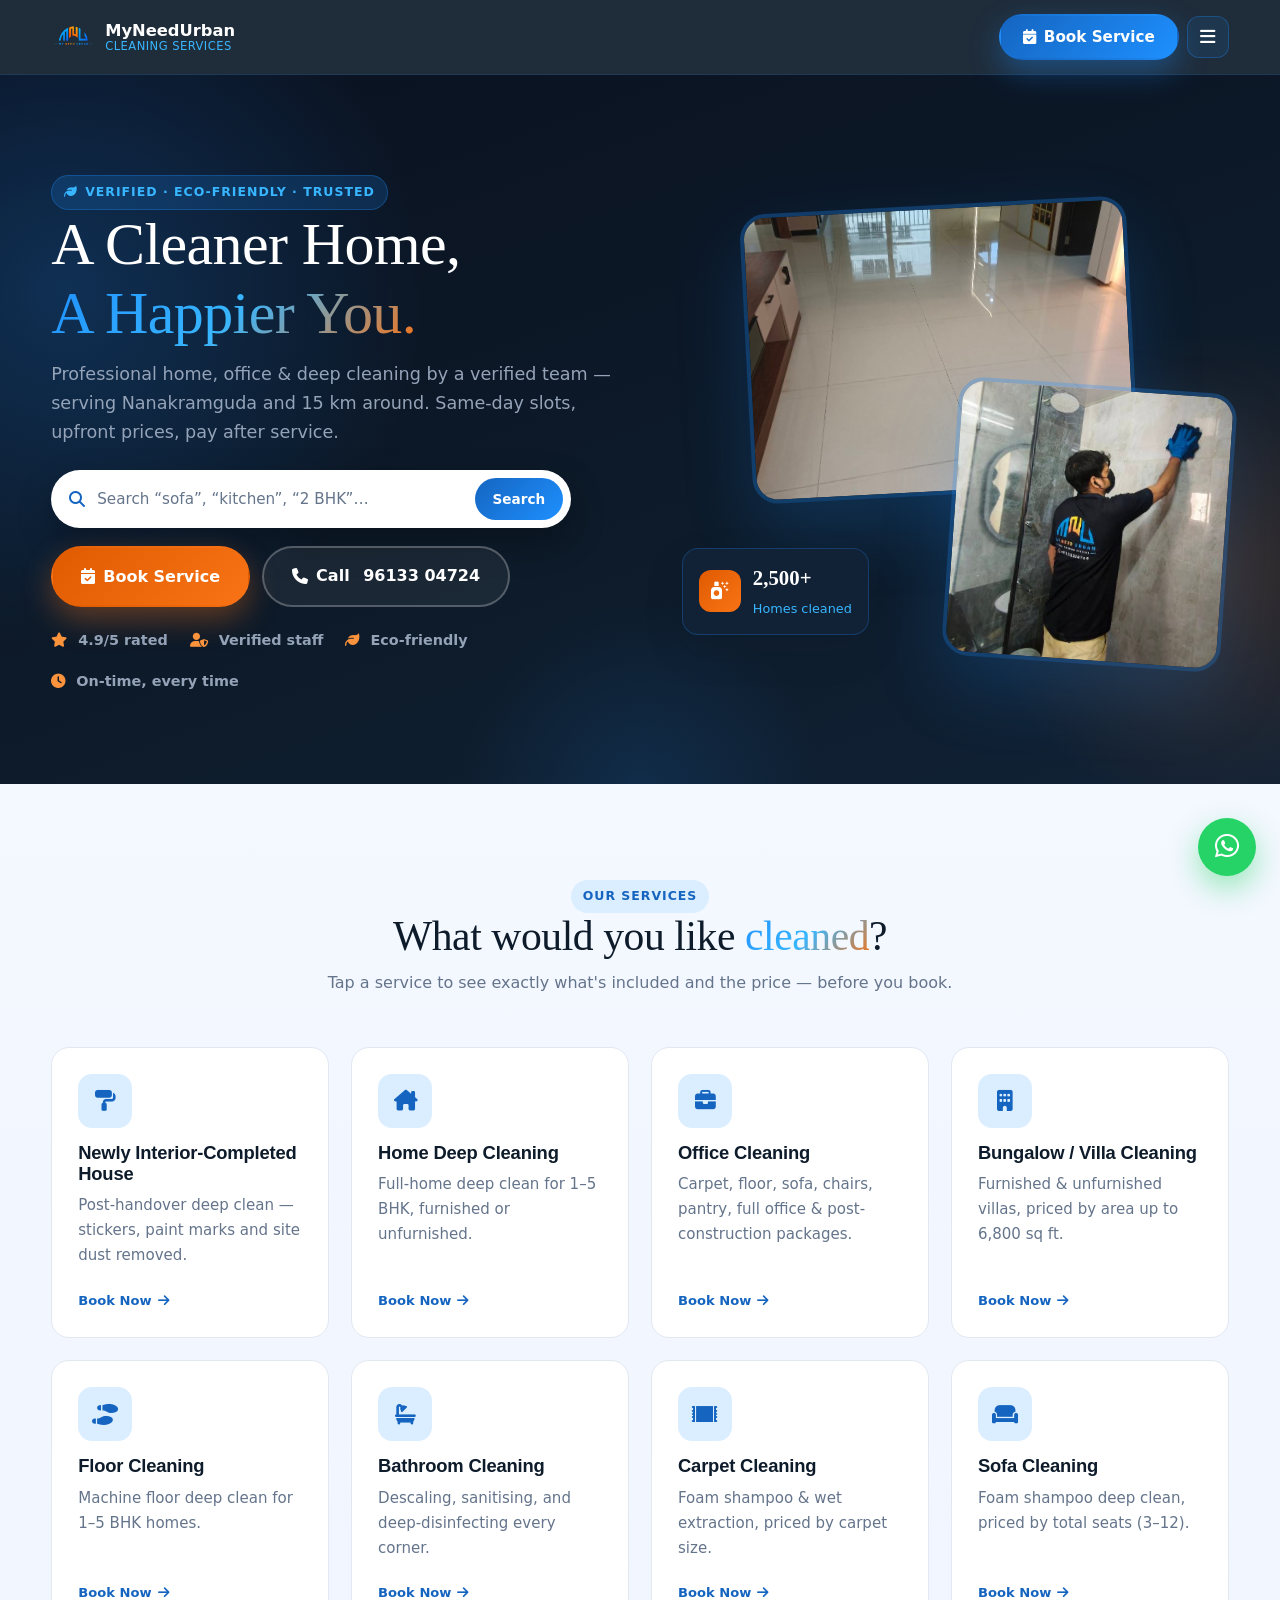
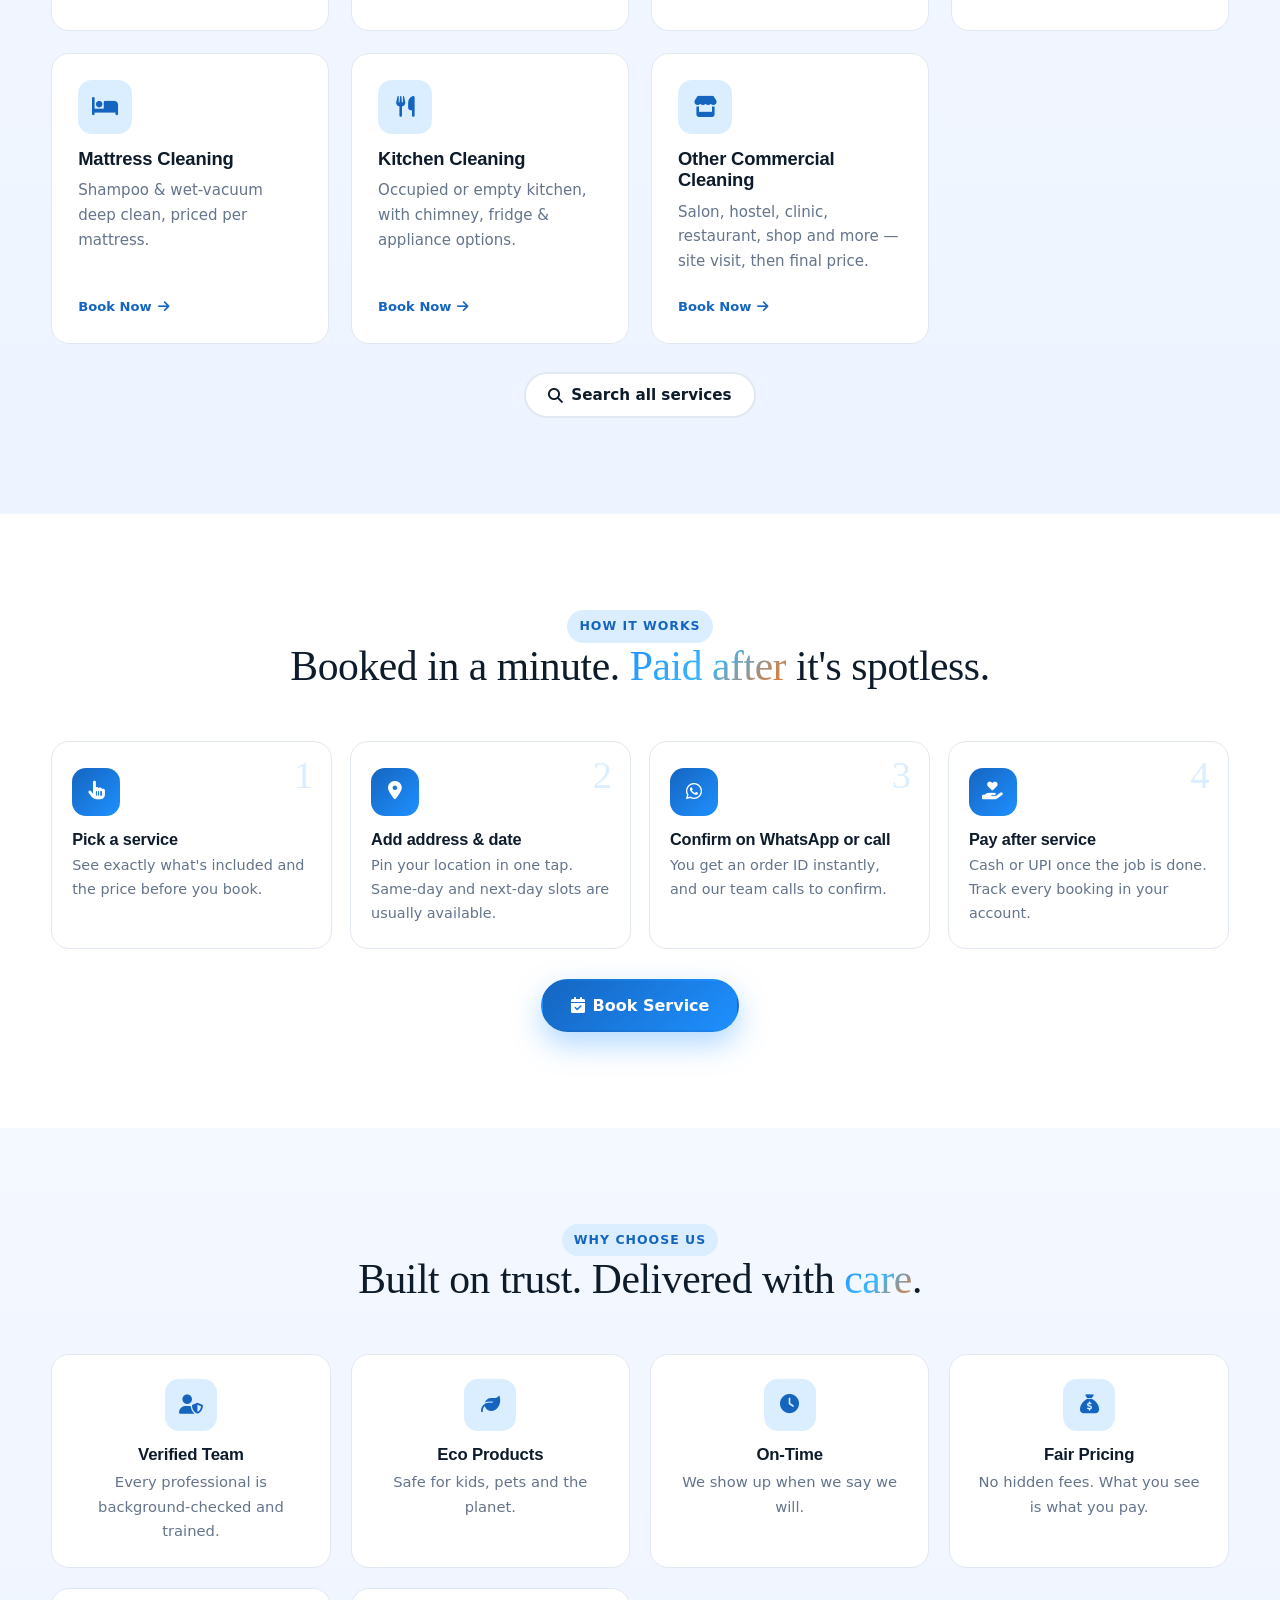
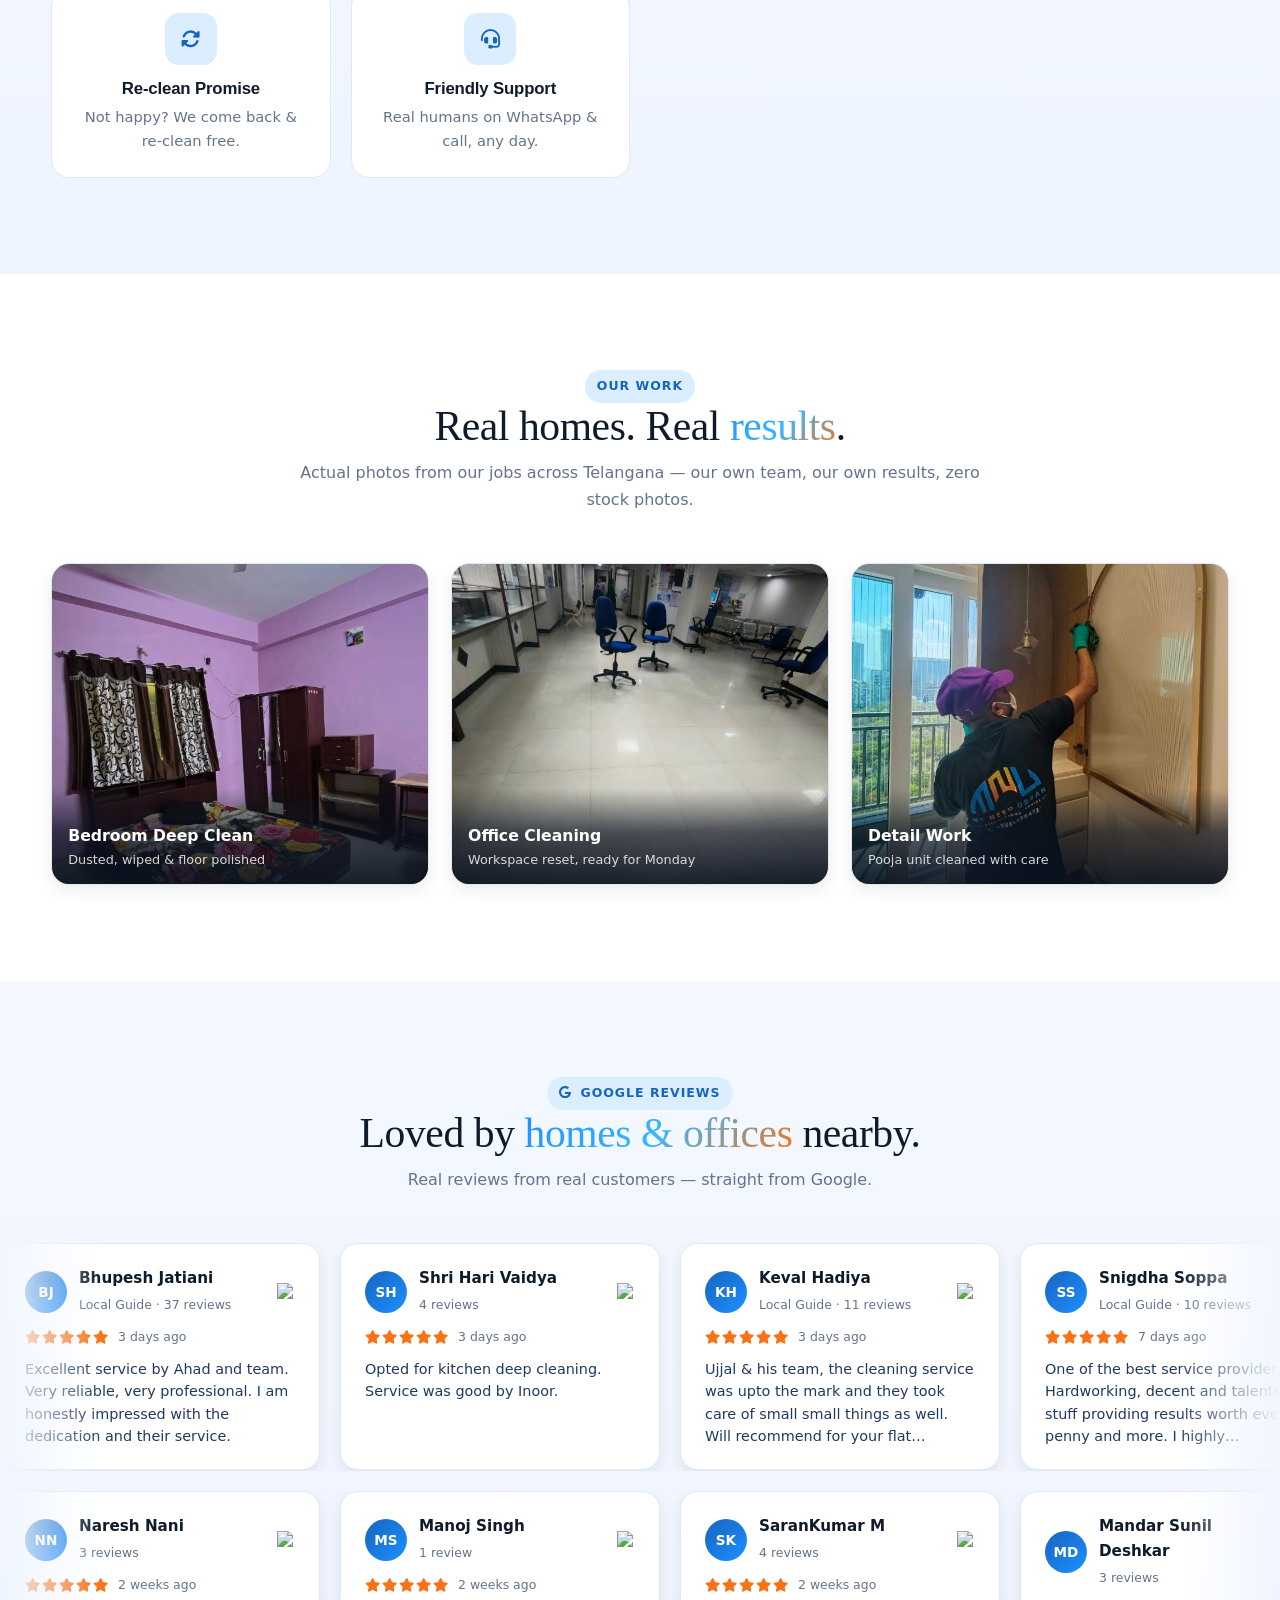
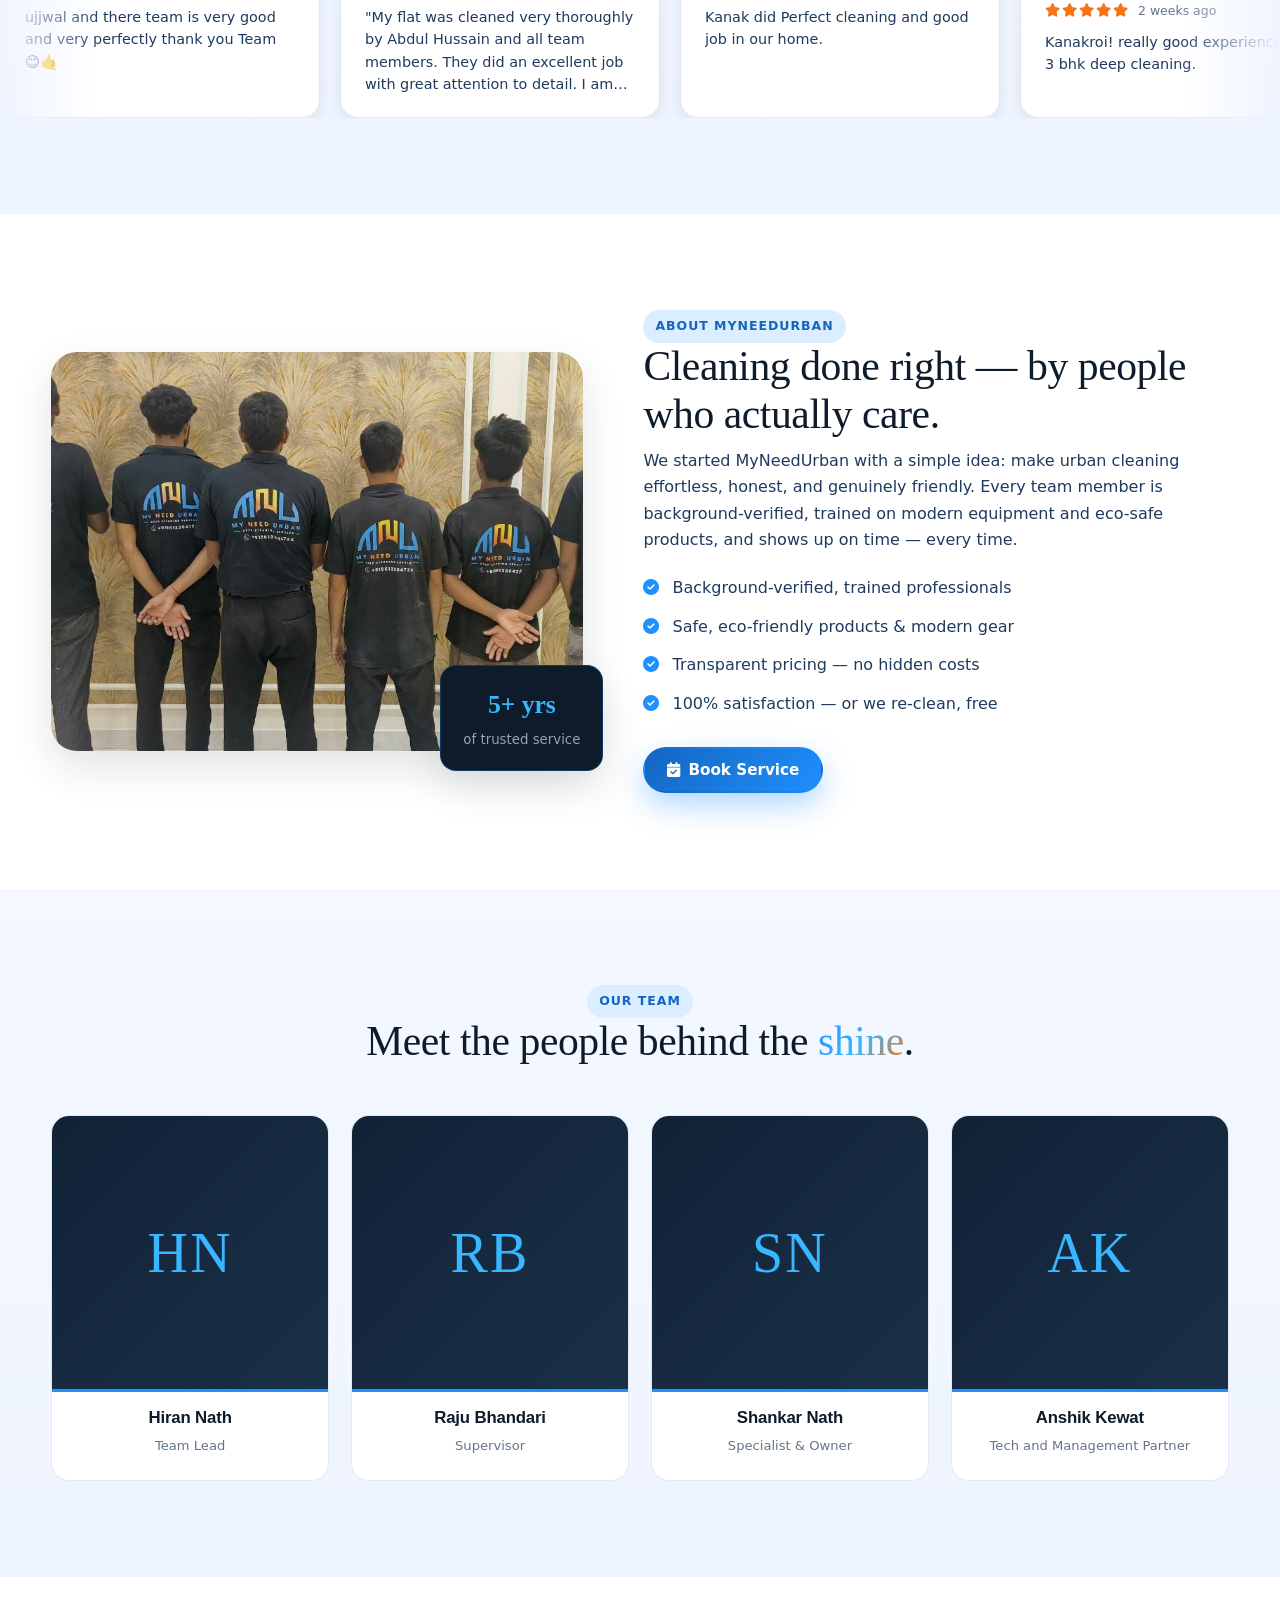
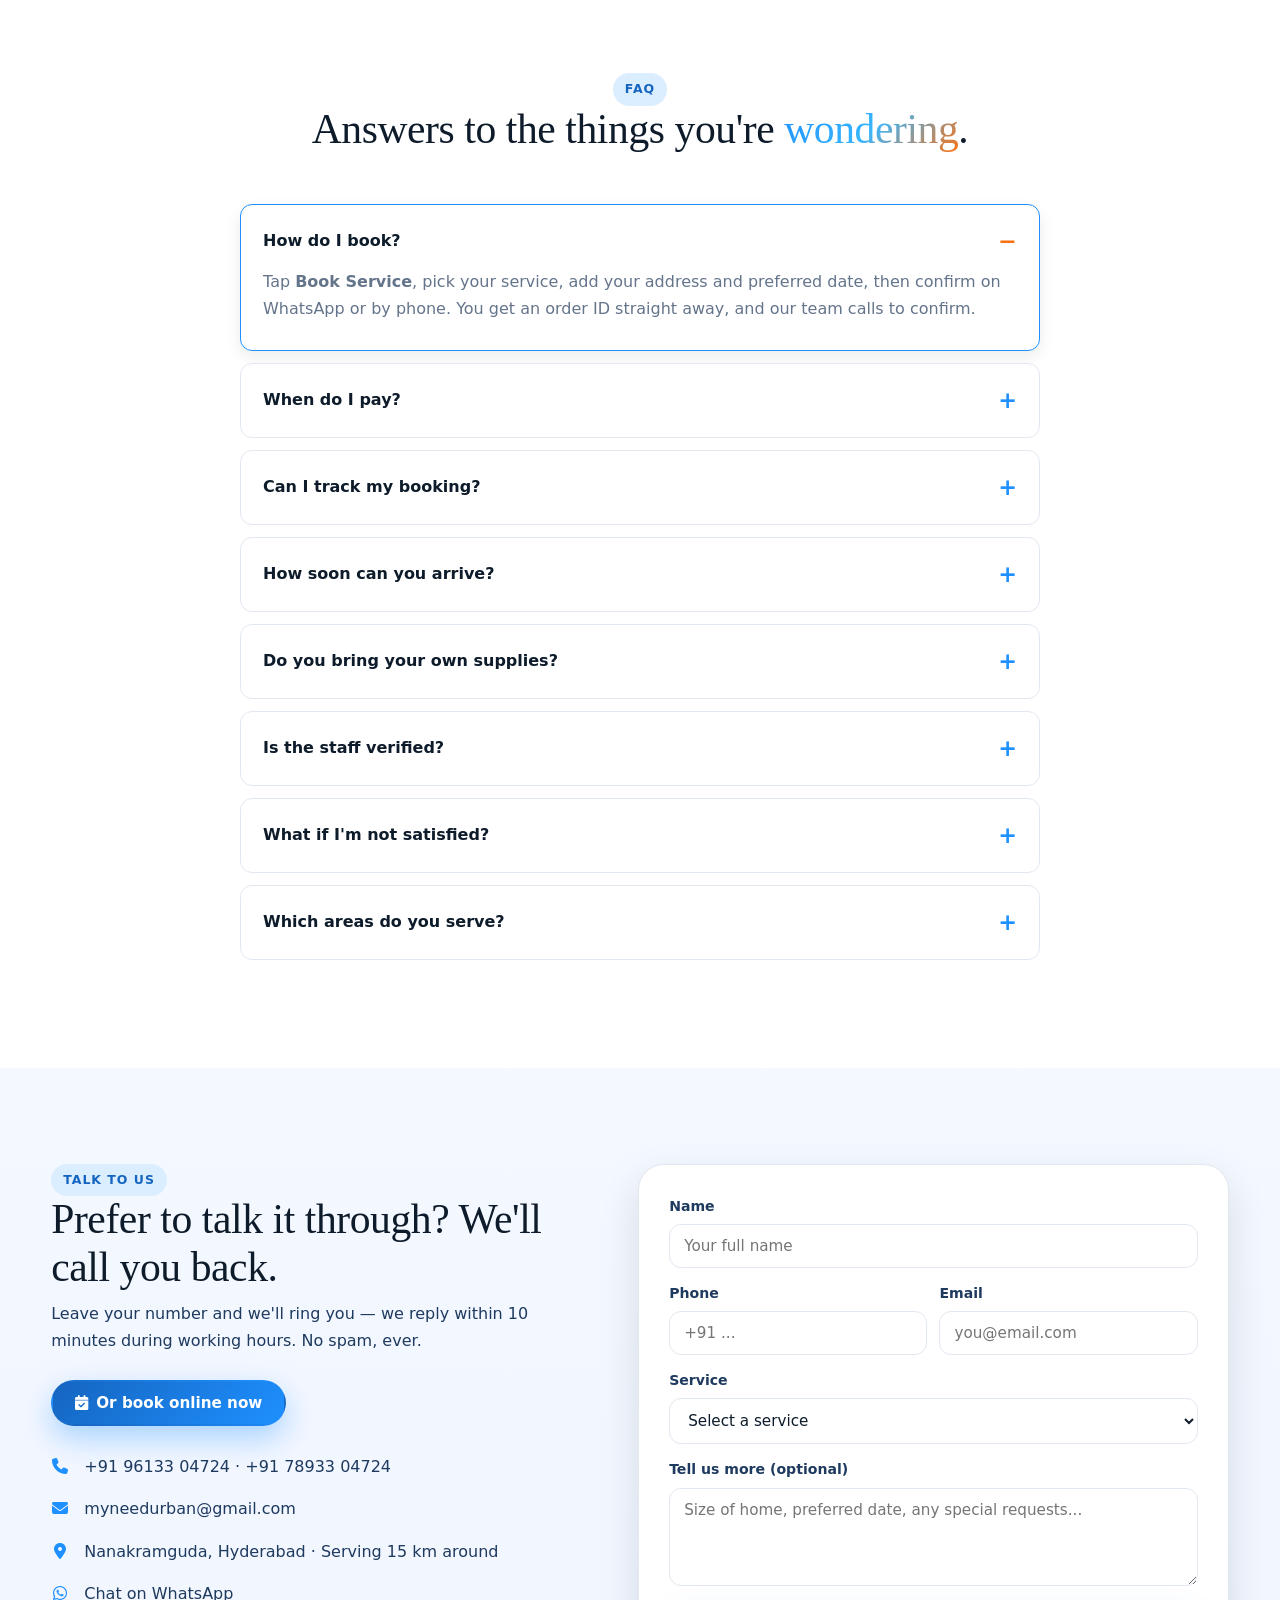
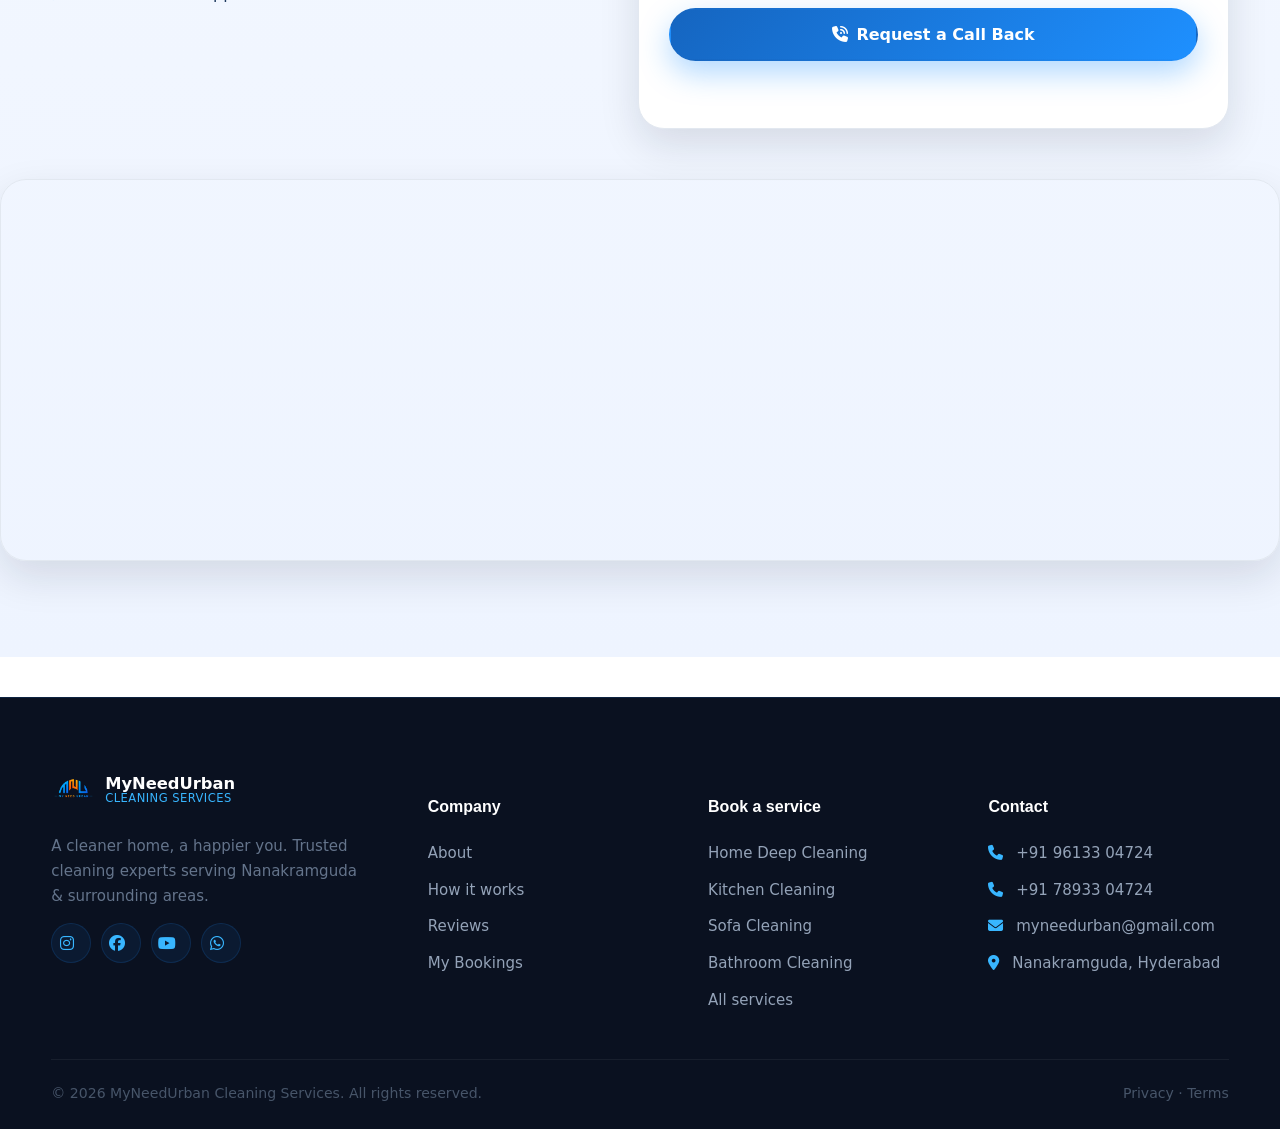
==== commit 45afdf9e: "security: phone-OTP staff sign-in, login limits, CSP; fix Resend OTP - Live Orders: staff sign in wi" ====
--- a/index.html
+++ b/index.html
@@ -2,6 +2,9 @@
 <html lang="en">
 <head>
   <meta charset="UTF-8" />
+  <!-- Security: only scripts from this site, Firebase (gstatic) and Google reCAPTCHA may run. Injected script tags and inline event handlers are blocked. See SECURITY.md. -->
+  <meta http-equiv="Content-Security-Policy" content="default-src 'self'; script-src 'self' https://www.gstatic.com https://www.google.com/recaptcha/; style-src 'self' 'unsafe-inline' https://fonts.googleapis.com https://cdnjs.cloudflare.com; font-src 'self' data: https://fonts.gstatic.com https://cdnjs.cloudflare.com; img-src 'self' data: blob: https:; connect-src 'self' https://*.googleapis.com https://www.google.com https://www.gstatic.com; frame-src https://www.google.com https://recaptcha.google.com https://myneedurban-ec1c9.firebaseapp.com; worker-src 'self'; manifest-src 'self'; media-src 'self'; object-src 'none'; base-uri 'self'; form-action 'self'; upgrade-insecure-requests" />
+  <meta name="referrer" content="strict-origin-when-cross-origin" />
   <!-- viewport-fit=cover lets the bottom tab bar sit under the iPhone home
        indicator; env(safe-area-inset-*) in css/app.css keeps content clear of it. -->
   <meta name="viewport" content="width=device-width, initial-scale=1.0, viewport-fit=cover" />
@@ -32,11 +35,11 @@
        CSS/JS — here, in pages/*.html, in every `import ... from './x.js?v='`
        inside js/, and VERSION in sw.js. All must be the SAME value: a module
        imported under two URLs runs twice. The QA check enforces this. -->
-  <link rel="stylesheet" href="css/style.css?v=20260924b" />
-  <link rel="stylesheet" href="css/animations.css?v=20260924b" />
+  <link rel="stylesheet" href="css/style.css?v=20260929a" />
+  <link rel="stylesheet" href="css/animations.css?v=20260929a" />
   <!-- App layer: bottom tab bar, menu sheet, discovery grid, mobile booking
        sheet. Loaded last so it can refine style.css without editing it. -->
-  <link rel="stylesheet" href="css/app.css?v=20260924b" />
+  <link rel="stylesheet" href="css/app.css?v=20260929a" />
 
   <script type="application/ld+json">
   {
@@ -760,14 +763,14 @@
     <i class="fa-brands fa-whatsapp"></i>
   </a>
 
-  <script src="js/main.js?v=20260924b"></script>
-  <script src="js/pwa.js?v=20260924b" defer></script>
-  <script src="js/slider.js?v=20260924b"></script>
-  <script type="module" src="js/form.js?v=20260924b"></script>
-  <script type="module" src="js/auth.js?v=20260924b"></script>
-  <script type="module" src="js/booking.js?v=20260924b"></script>
+  <script src="js/main.js?v=20260929a"></script>
+  <script src="js/pwa.js?v=20260929a" defer></script>
+  <script src="js/slider.js?v=20260929a"></script>
+  <script type="module" src="js/form.js?v=20260929a"></script>
+  <script type="module" src="js/auth.js?v=20260929a"></script>
+  <script type="module" src="js/booking.js?v=20260929a"></script>
   <!-- Bottom tab bar, Menu sheet and phone header icons (<= 768px) -->
-  <script type="module" src="js/app-shell.js?v=20260924b"></script>
+  <script type="module" src="js/app-shell.js?v=20260929a"></script>
 
   <!-- ── AUTH MODAL (Login) ── -->
   <div class="mnu-modal" id="authModal" role="dialog" aria-label="Login">
@@ -804,7 +807,7 @@
         <div class="auth-tab-pane" id="loginEmailTab">
           <div class="field">
             <label>Email</label>
-            <input type="email" id="loginEmail" placeholder="you@email.com" />
+            <input type="email" id="loginEmail" placeholder="you@email.com" autocomplete="username" maxlength="200" />
           </div>
           <div class="field">
             <label>Password</label>
@@ -837,7 +840,7 @@
         <div class="auth-tab-pane active" id="signupPhoneTab">
           <div class="field">
             <label>Full Name</label>
-            <input type="text" id="signupName" placeholder="Your full name" />
+            <input type="text" id="signupName" placeholder="Your full name" autocomplete="name" maxlength="100" />
           </div>
           <div class="field">
             <label>Phone Number</label>
@@ -858,15 +861,15 @@
         <div class="auth-tab-pane" id="signupEmailTab">
           <div class="field">
             <label>Full Name</label>
-            <input type="text" id="signupEmailName" placeholder="Your full name" />
+            <input type="text" id="signupEmailName" placeholder="Your full name" autocomplete="name" maxlength="100" />
           </div>
           <div class="field">
             <label>Email</label>
-            <input type="email" id="signupEmail" placeholder="you@email.com" />
+            <input type="email" id="signupEmail" placeholder="you@email.com" autocomplete="email" maxlength="200" />
           </div>
           <div class="field">
             <label>Password</label>
-            <input type="password" id="signupPassword" placeholder="Min 6 characters" />
+            <input type="password" id="signupPassword" placeholder="8+ characters, letters and numbers" autocomplete="new-password" minlength="8" maxlength="128" />
           </div>
           <p class="auth-error" id="signupError2"></p>
           <button class="btn btn-primary w-100" id="signupEmailBtn">Create Account</button>
